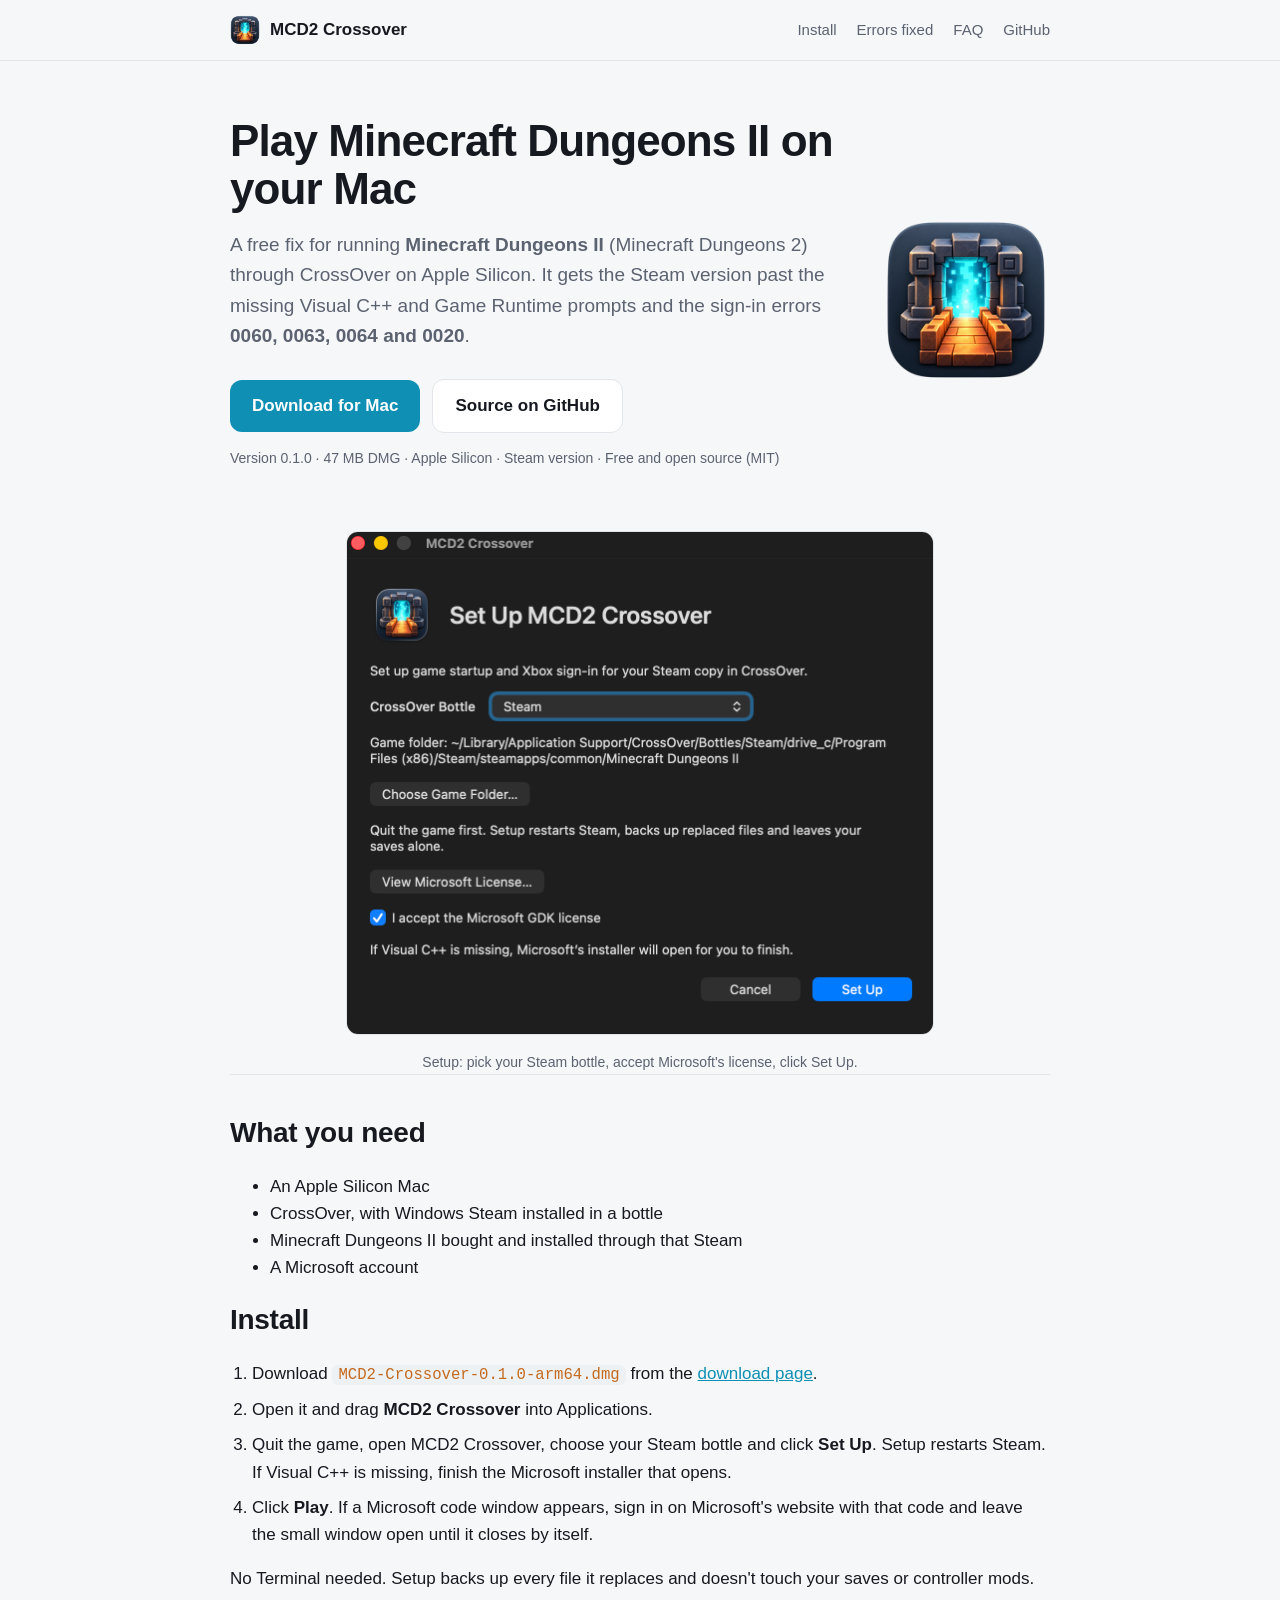
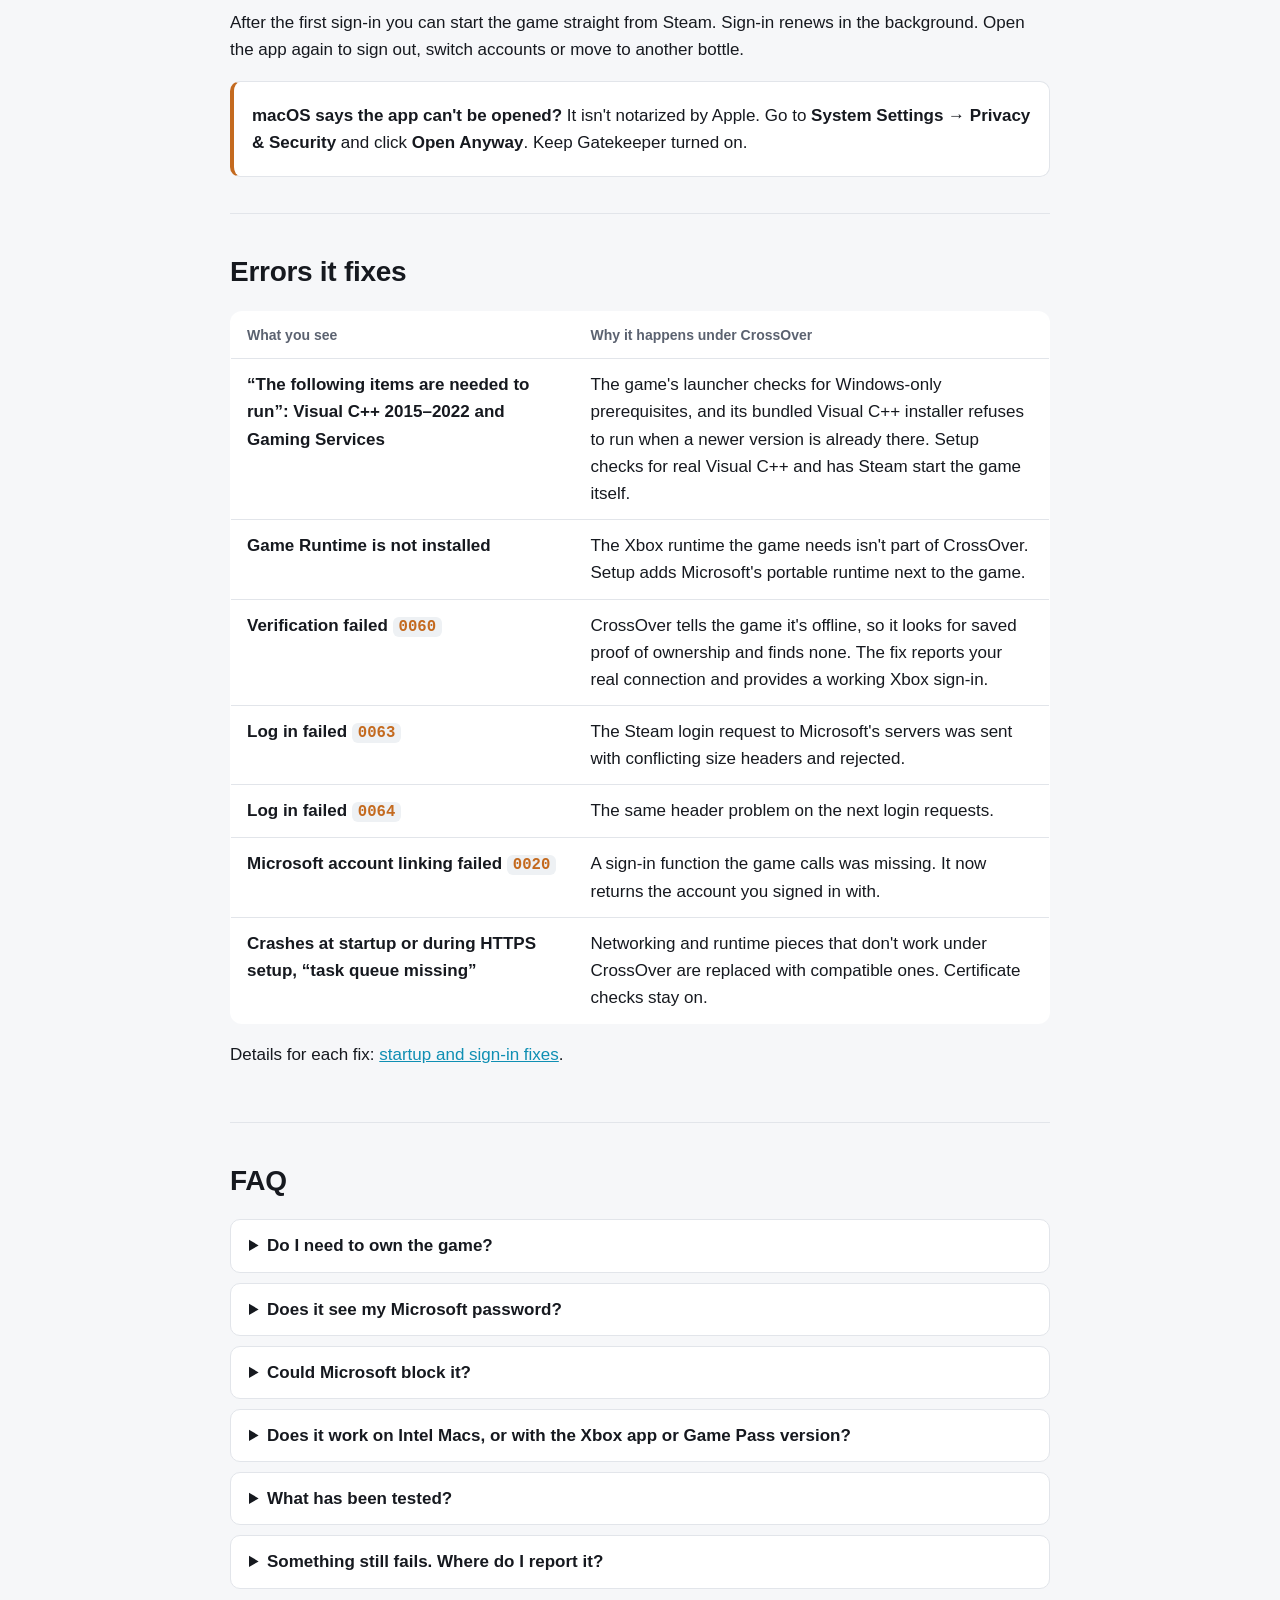
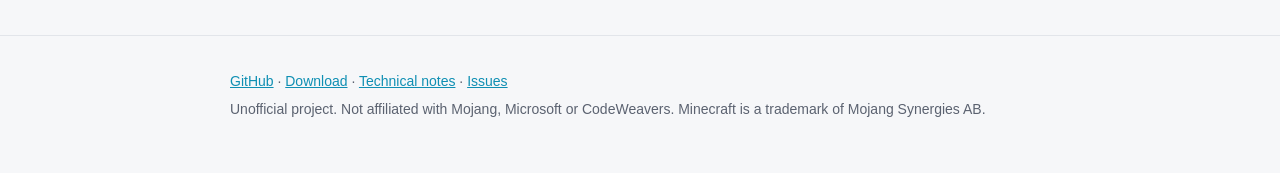
==== index.html @ 7735dd52 "Add project website for GitHub Pages Co-Authored-By: Claude Opus 5.5 <noreply@anthropic.com>" ====
<!doctype html>
<html lang="en">
<head>
<meta charset="utf-8">
<meta name="viewport" content="width=device-width, initial-scale=1">
<title>Minecraft Dungeons II on Mac with CrossOver – MCD2 Crossover</title>
<meta name="description" content="Free fix for Minecraft Dungeons II (Dungeons 2) on Apple Silicon Macs with CrossOver: Visual C++ and Game Runtime prompts, errors 0060, 0063, 0064 and 0020.">
<link rel="canonical" href="https://wanzho.github.io/mcd2-crossover/">
<!-- Google Search Console: paste the google-site-verification meta tag on the next line. -->

<meta property="og:type" content="website">
<meta property="og:title" content="Minecraft Dungeons II on Mac with CrossOver">
<meta property="og:description" content="Free setup and sign-in fix for the Steam version on Apple Silicon. Fixes errors 0060, 0063, 0064 and 0020.">
<meta property="og:url" content="https://wanzho.github.io/mcd2-crossover/">
<meta property="og:image" content="https://wanzho.github.io/mcd2-crossover/icon-512.png">
<meta name="twitter:card" content="summary">
<link rel="icon" type="image/png" href="favicon.png">
<link rel="apple-touch-icon" href="icon-192.png">
<meta name="theme-color" content="#1b1f27">
<script type="application/ld+json">
{
  "@context": "https://schema.org",
  "@type": "SoftwareApplication",
  "name": "MCD2 Crossover",
  "description": "Setup and sign-in fix for Minecraft Dungeons II (Steam) on Apple Silicon Macs with CrossOver.",
  "operatingSystem": "macOS (Apple Silicon)",
  "applicationCategory": "UtilitiesApplication",
  "softwareVersion": "0.1.0",
  "license": "https://opensource.org/licenses/MIT",
  "url": "https://wanzho.github.io/mcd2-crossover/",
  "downloadUrl": "https://github.com/Wanzho/mcd2-crossover/releases/latest",
  "codeRepository": "https://github.com/Wanzho/mcd2-crossover",
  "offers": { "@type": "Offer", "price": "0", "priceCurrency": "USD" }
}
</script>
<style>
:root {
  --bg: #f6f7f9;
  --surface: #ffffff;
  --text: #16191f;
  --muted: #5b6270;
  --line: #e2e5ea;
  --accent: #0f8fb3;
  --accent-text: #ffffff;
  --warm: #c46a1f;
  --code-bg: #eef1f4;
}
@media (prefers-color-scheme: dark) {
  :root {
    --bg: #14171d;
    --surface: #1d2129;
    --text: #e9ecf1;
    --muted: #9aa3b2;
    --line: #2c323d;
    --accent: #3cc6ea;
    --accent-text: #08202a;
    --warm: #f0a35e;
    --code-bg: #262b35;
  }
}
* { box-sizing: border-box; }
html { -webkit-text-size-adjust: 100%; }
body {
  margin: 0;
  background: var(--bg);
  color: var(--text);
  font: 17px/1.6 -apple-system, BlinkMacSystemFont, "SF Pro Text", "Segoe UI", Roboto, Helvetica, Arial, sans-serif;
}
a { color: var(--accent); }
.wrap { max-width: 860px; margin: 0 auto; padding: 0 20px; }

header.top { border-bottom: 1px solid var(--line); }
header.top .wrap { display: flex; align-items: center; justify-content: space-between; gap: 16px; height: 60px; }
.brand { display: flex; align-items: center; gap: 10px; font-weight: 650; color: var(--text); text-decoration: none; }
.brand img { width: 30px; height: 30px; }
nav { display: flex; gap: 20px; font-size: 15px; }
nav a { color: var(--muted); text-decoration: none; }
nav a:hover { color: var(--text); }

.hero { padding: 56px 0 40px; display: grid; grid-template-columns: 1fr auto; gap: 32px; align-items: center; }
.hero h1 { font-size: 44px; line-height: 1.1; letter-spacing: -0.02em; margin: 0 0 16px; }
.hero p.lead { font-size: 19px; color: var(--muted); margin: 0 0 28px; max-width: 34em; }
.hero .icon { width: 168px; height: 168px; }
.buttons { display: flex; flex-wrap: wrap; gap: 12px; align-items: center; }
.btn { display: inline-block; padding: 12px 22px; border-radius: 12px; font-weight: 600; text-decoration: none; }
.btn.primary { background: var(--accent); color: var(--accent-text); }
.btn.secondary { border: 1px solid var(--line); color: var(--text); background: var(--surface); }
.fine { font-size: 14px; color: var(--muted); margin-top: 14px; }

section { padding: 36px 0; border-top: 1px solid var(--line); }
h2 { font-size: 28px; letter-spacing: -0.01em; margin: 0 0 16px; }
h3 { font-size: 18px; margin: 24px 0 6px; }

.shot { margin: 8px auto 0; text-align: center; }
.shot img { width: 100%; max-width: 588px; height: auto; border-radius: 12px; border: 1px solid var(--line); }
.shot figcaption { font-size: 14px; color: var(--muted); margin-top: 8px; }

ol.steps { padding-left: 1.3em; }
ol.steps li { margin: 8px 0; }

.errors { width: 100%; border-collapse: collapse; background: var(--surface); border: 1px solid var(--line); border-radius: 12px; overflow: hidden; }
.errors th, .errors td { text-align: left; vertical-align: top; padding: 12px 16px; border-bottom: 1px solid var(--line); }
.errors tr:last-child td { border-bottom: 0; }
.errors th { font-size: 14px; color: var(--muted); font-weight: 600; }
.errors td:first-child { width: 42%; font-weight: 600; }
.code { font-family: ui-monospace, SFMono-Regular, Menlo, monospace; font-size: 0.92em; background: var(--code-bg); padding: 1px 6px; border-radius: 6px; color: var(--warm); }

.note { background: var(--surface); border: 1px solid var(--line); border-left: 4px solid var(--warm); border-radius: 10px; padding: 14px 18px; }
.note p { margin: 6px 0; }

details { background: var(--surface); border: 1px solid var(--line); border-radius: 10px; padding: 12px 18px; margin: 10px 0; }
summary { cursor: pointer; font-weight: 600; }
details p { margin: 10px 0 4px; color: var(--muted); }

footer { border-top: 1px solid var(--line); padding: 28px 0 48px; font-size: 14px; color: var(--muted); }
footer p { margin: 6px 0; }

@media (max-width: 640px) {
  body { font-size: 16px; }
  nav a.hide-sm { display: none; }
  .hero { grid-template-columns: 1fr; padding-top: 36px; }
  .hero .icon { order: -1; width: 96px; height: 96px; }
  .hero h1 { font-size: 34px; }
  .errors thead { display: none; }
  .errors, .errors tbody, .errors tr, .errors td { display: block; width: 100%; }
  .errors td:first-child { width: 100%; border-bottom: 0; padding: 12px 14px 2px; }
  .errors td:last-child { padding: 2px 14px 12px; color: var(--muted); }
  .errors tr { border-bottom: 1px solid var(--line); }
  .errors tr:last-child { border-bottom: 0; }
}
</style>
</head>
<body>

<header class="top">
  <div class="wrap">
    <a class="brand" href="./"><img src="icon-192.png" alt="" width="30" height="30">MCD2 Crossover</a>
    <nav>
      <a href="#install">Install</a>
      <a href="#errors" class="hide-sm">Errors fixed</a>
      <a href="#faq" class="hide-sm">FAQ</a>
      <a href="https://github.com/Wanzho/mcd2-crossover">GitHub</a>
    </nav>
  </div>
</header>

<main class="wrap">

  <div class="hero">
    <div>
      <h1>Play Minecraft Dungeons II on your Mac</h1>
      <p class="lead">A free fix for running <strong>Minecraft Dungeons II</strong> (Minecraft Dungeons 2) through CrossOver on Apple Silicon. It gets the Steam version past the missing Visual C++ and Game Runtime prompts and the sign-in errors <strong>0060, 0063, 0064 and 0020</strong>.</p>
      <div class="buttons">
        <a class="btn primary" href="https://github.com/Wanzho/mcd2-crossover/releases/latest">Download for Mac</a>
        <a class="btn secondary" href="https://github.com/Wanzho/mcd2-crossover">Source on GitHub</a>
      </div>
      <p class="fine">Version 0.1.0 · 47 MB DMG · Apple Silicon · Steam version · Free and open source (MIT)</p>
    </div>
    <img class="icon" src="icon-192.png" alt="MCD2 Crossover app icon" width="168" height="168">
  </div>

  <figure class="shot">
    <img src="setup-window.png" alt="MCD2 Crossover setup window with the Steam bottle selected" width="588" height="504">
    <figcaption>Setup: pick your Steam bottle, accept Microsoft's license, click Set Up.</figcaption>
  </figure>

  <section id="install">
    <h2>What you need</h2>
    <ul>
      <li>An Apple Silicon Mac</li>
      <li>CrossOver, with Windows Steam installed in a bottle</li>
      <li>Minecraft Dungeons II bought and installed through that Steam</li>
      <li>A Microsoft account</li>
    </ul>

    <h2>Install</h2>
    <ol class="steps">
      <li>Download <span class="code">MCD2-Crossover-0.1.0-arm64.dmg</span> from the <a href="https://github.com/Wanzho/mcd2-crossover/releases/latest">download page</a>.</li>
      <li>Open it and drag <strong>MCD2 Crossover</strong> into Applications.</li>
      <li>Quit the game, open MCD2 Crossover, choose your Steam bottle and click <strong>Set Up</strong>. Setup restarts Steam. If Visual C++ is missing, finish the Microsoft installer that opens.</li>
      <li>Click <strong>Play</strong>. If a Microsoft code window appears, sign in on Microsoft's website with that code and leave the small window open until it closes by itself.</li>
    </ol>
    <p>No Terminal needed. Setup backs up every file it replaces and doesn't touch your saves or controller mods.</p>
    <p>After the first sign-in you can start the game straight from Steam. Sign-in renews in the background. Open the app again to sign out, switch accounts or move to another bottle.</p>

    <div class="note">
      <p><strong>macOS says the app can't be opened?</strong> It isn't notarized by Apple. Go to <strong>System Settings → Privacy &amp; Security</strong> and click <strong>Open Anyway</strong>. Keep Gatekeeper turned on.</p>
    </div>
  </section>

  <section id="errors">
    <h2>Errors it fixes</h2>
    <table class="errors">
      <thead><tr><th>What you see</th><th>Why it happens under CrossOver</th></tr></thead>
      <tbody>
        <tr><td>“The following items are needed to run”: Visual C++ 2015–2022 and Gaming Services</td><td>The game's launcher checks for Windows-only prerequisites, and its bundled Visual C++ installer refuses to run when a newer version is already there. Setup checks for real Visual C++ and has Steam start the game itself.</td></tr>
        <tr><td>Game Runtime is not installed</td><td>The Xbox runtime the game needs isn't part of CrossOver. Setup adds Microsoft's portable runtime next to the game.</td></tr>
        <tr><td>Verification failed <span class="code">0060</span></td><td>CrossOver tells the game it's offline, so it looks for saved proof of ownership and finds none. The fix reports your real connection and provides a working Xbox sign-in.</td></tr>
        <tr><td>Log in failed <span class="code">0063</span></td><td>The Steam login request to Microsoft's servers was sent with conflicting size headers and rejected.</td></tr>
        <tr><td>Log in failed <span class="code">0064</span></td><td>The same header problem on the next login requests.</td></tr>
        <tr><td>Microsoft account linking failed <span class="code">0020</span></td><td>A sign-in function the game calls was missing. It now returns the account you signed in with.</td></tr>
        <tr><td>Crashes at startup or during HTTPS setup, “task queue missing”</td><td>Networking and runtime pieces that don't work under CrossOver are replaced with compatible ones. Certificate checks stay on.</td></tr>
      </tbody>
    </table>
    <p>Details for each fix: <a href="https://github.com/Wanzho/mcd2-crossover/blob/main/docs/FIXES.md">startup and sign-in fixes</a>.</p>
  </section>

  <section id="faq">
    <h2>FAQ</h2>
    <details>
      <summary>Do I need to own the game?</summary>
      <p>Yes. It works with your own Steam copy and your own Microsoft account. The game's Steam and Xbox ownership checks still run.</p>
    </details>
    <details>
      <summary>Does it see my Microsoft password?</summary>
      <p>No. You sign in on Microsoft's website with a one-time code. The app keeps only the renewal token, in macOS Keychain, and Sign Out deletes it.</p>
    </details>
    <details>
      <summary>Could Microsoft block it?</summary>
      <p>Possibly. Sign-in uses the game's own Microsoft app ID rather than one registered for this tool, so Microsoft could shut that route. Use it at your own risk.</p>
    </details>
    <details>
      <summary>Does it work on Intel Macs, or with the Xbox app or Game Pass version?</summary>
      <p>No. Apple Silicon and the Steam version only.</p>
    </details>
    <details>
      <summary>What has been tested?</summary>
      <p>An M5 Pro with CrossOver 26.3: setup, getting into the game, setup in a second bottle and launching straight from Steam. Long sessions, multiplayer, other Macs and installing Visual C++ where it's missing haven't been tested yet. The intermittent stall on the Warden screen has no confirmed fix.</p>
    </details>
    <details>
      <summary>Something still fails. Where do I report it?</summary>
      <p><a href="https://github.com/Wanzho/mcd2-crossover/issues/new/choose">Open an issue on GitHub</a> with the exact error, your Mac, and your macOS and CrossOver versions.</p>
    </details>
  </section>

</main>

<footer>
  <div class="wrap">
    <p><a href="https://github.com/Wanzho/mcd2-crossover">GitHub</a> · <a href="https://github.com/Wanzho/mcd2-crossover/releases/latest">Download</a> · <a href="https://github.com/Wanzho/mcd2-crossover/blob/main/docs/TECHNICAL.md">Technical notes</a> · <a href="https://github.com/Wanzho/mcd2-crossover/issues">Issues</a></p>
    <p>Unofficial project. Not affiliated with Mojang, Microsoft or CodeWeavers. Minecraft is a trademark of Mojang Synergies AB.</p>
  </div>
</footer>

</body>
</html>
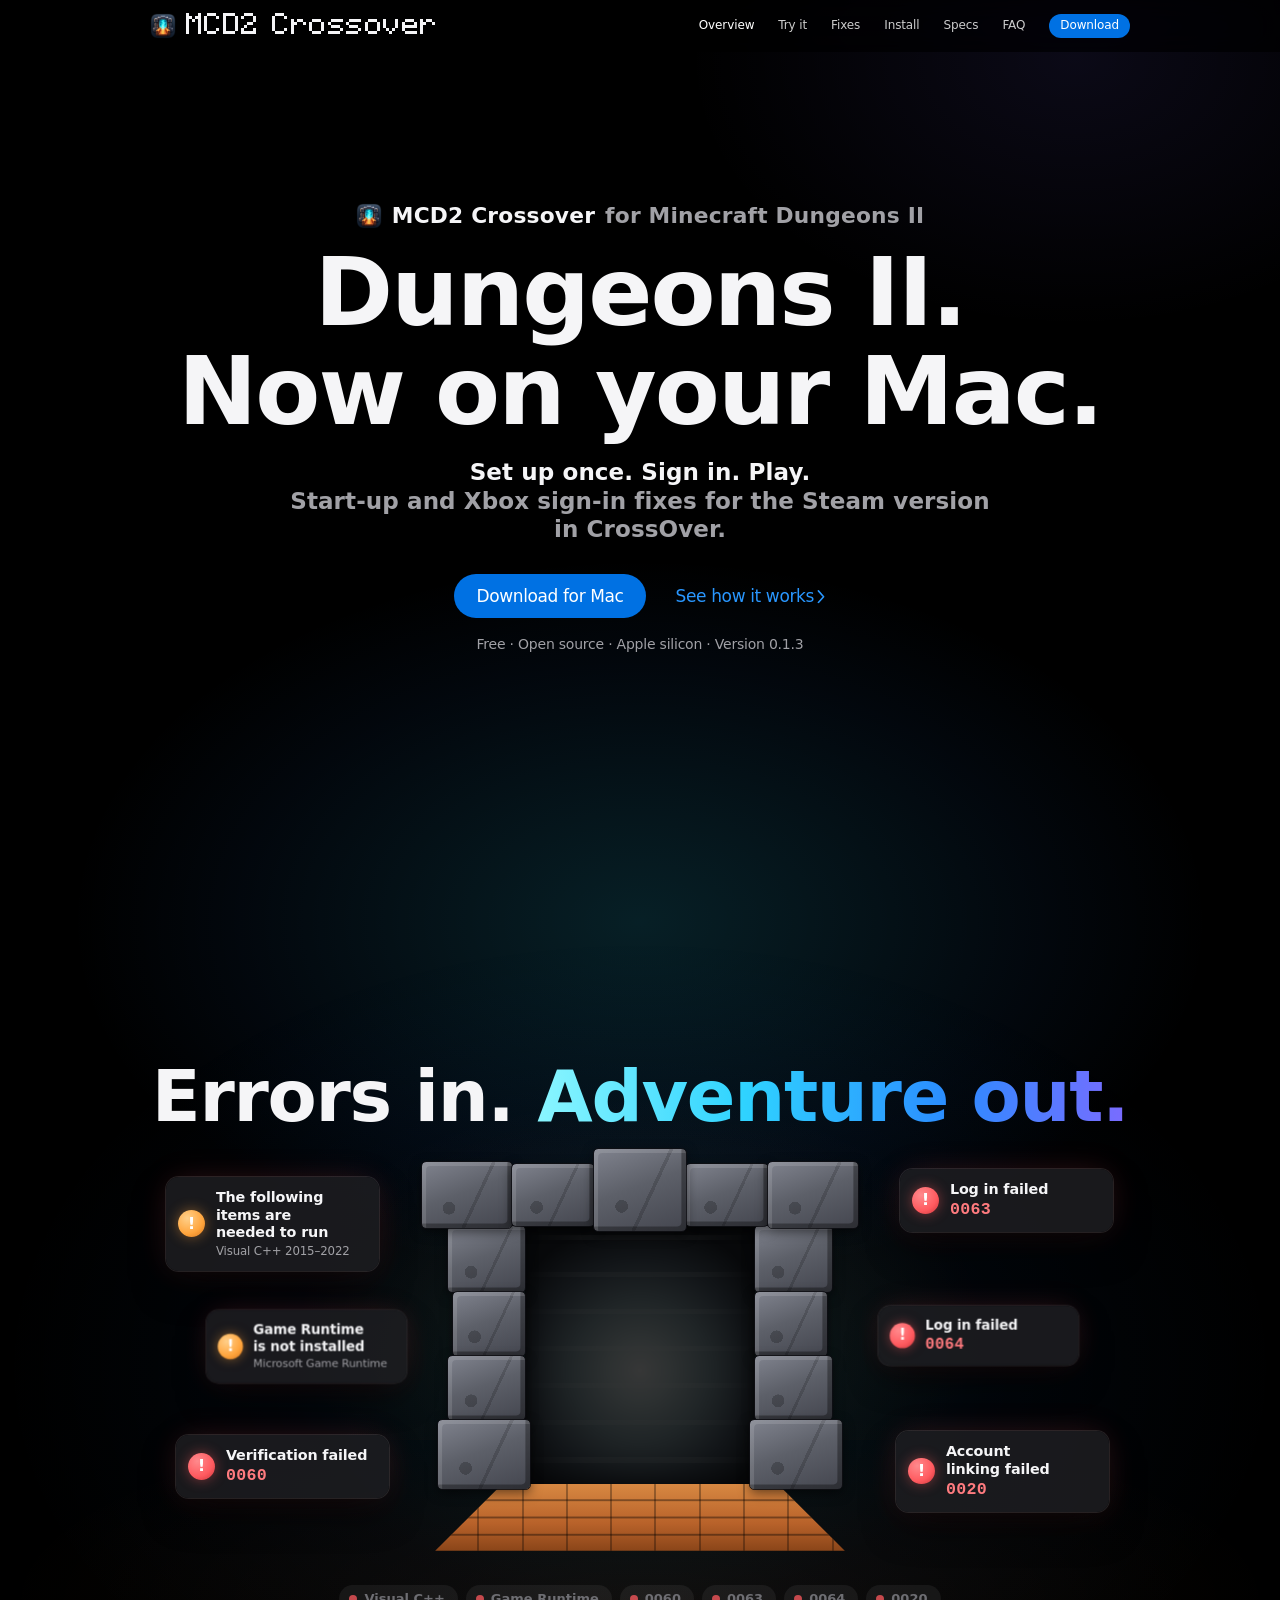
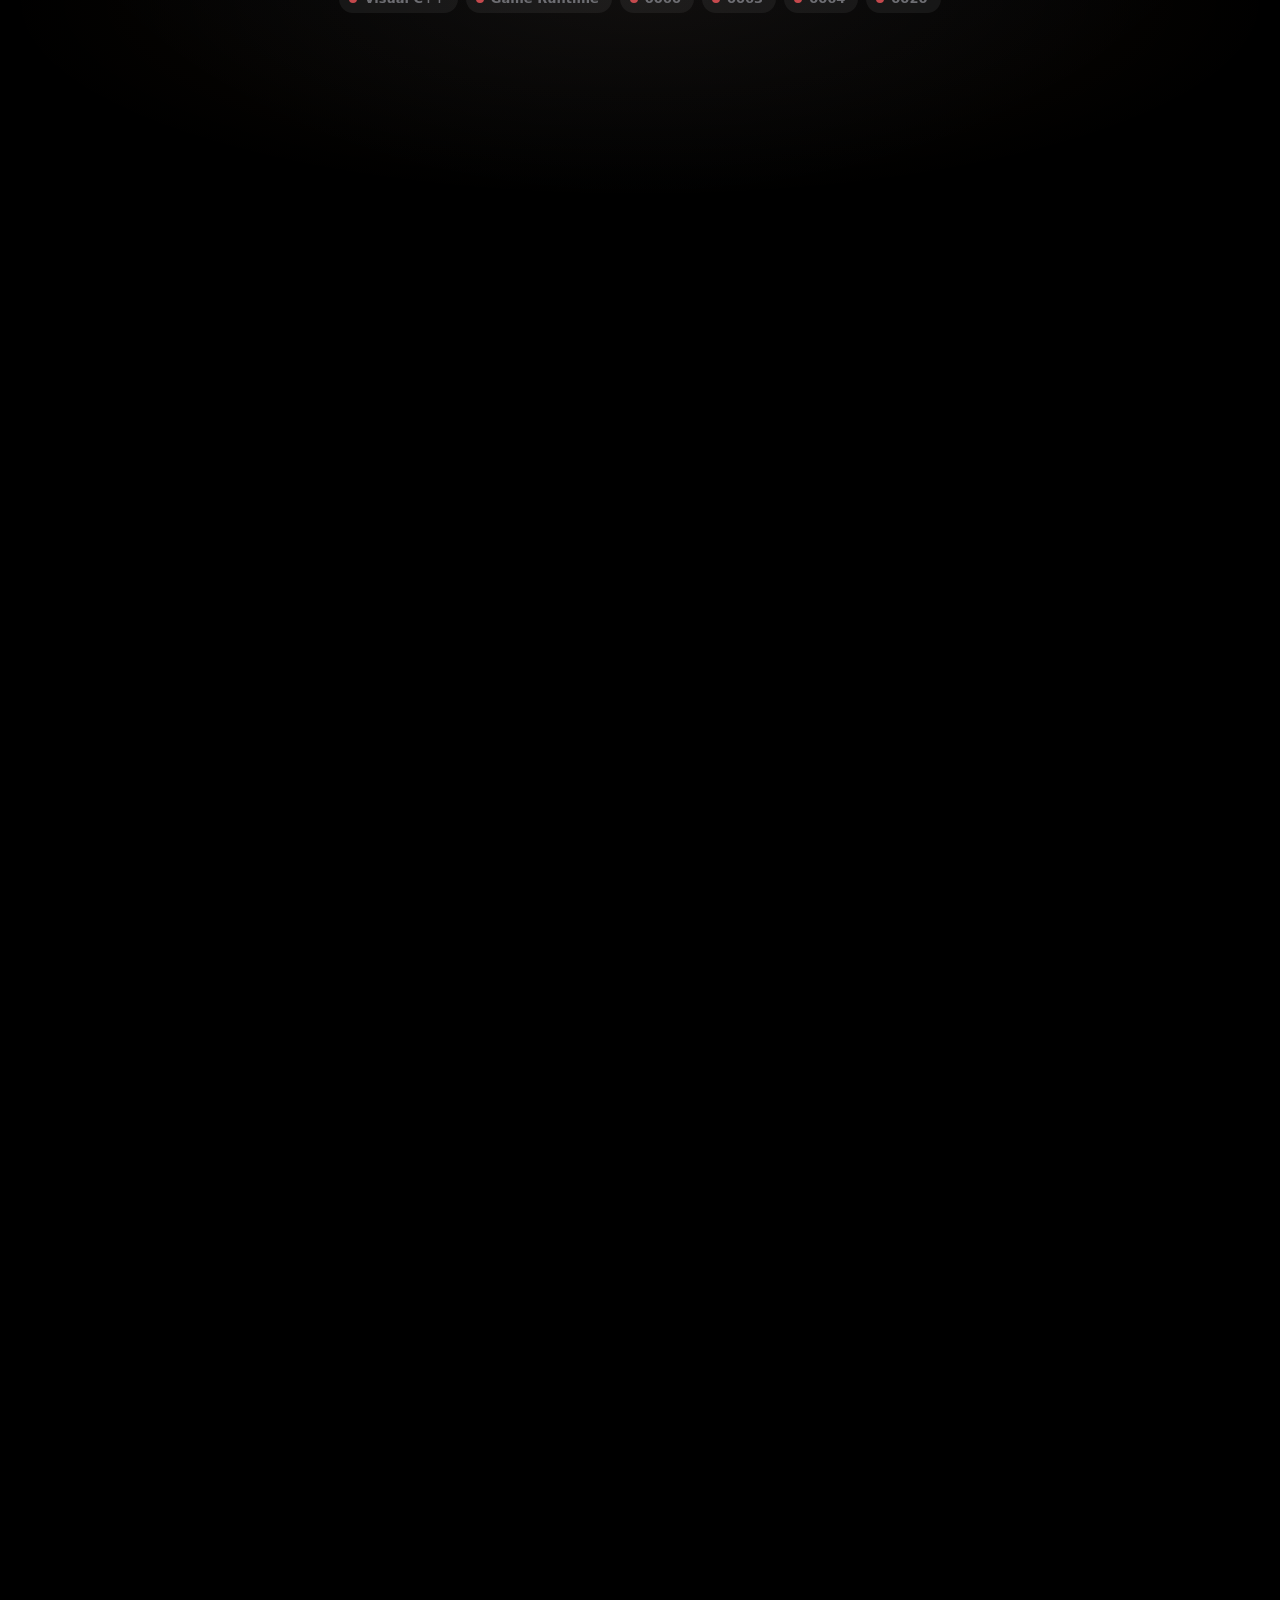
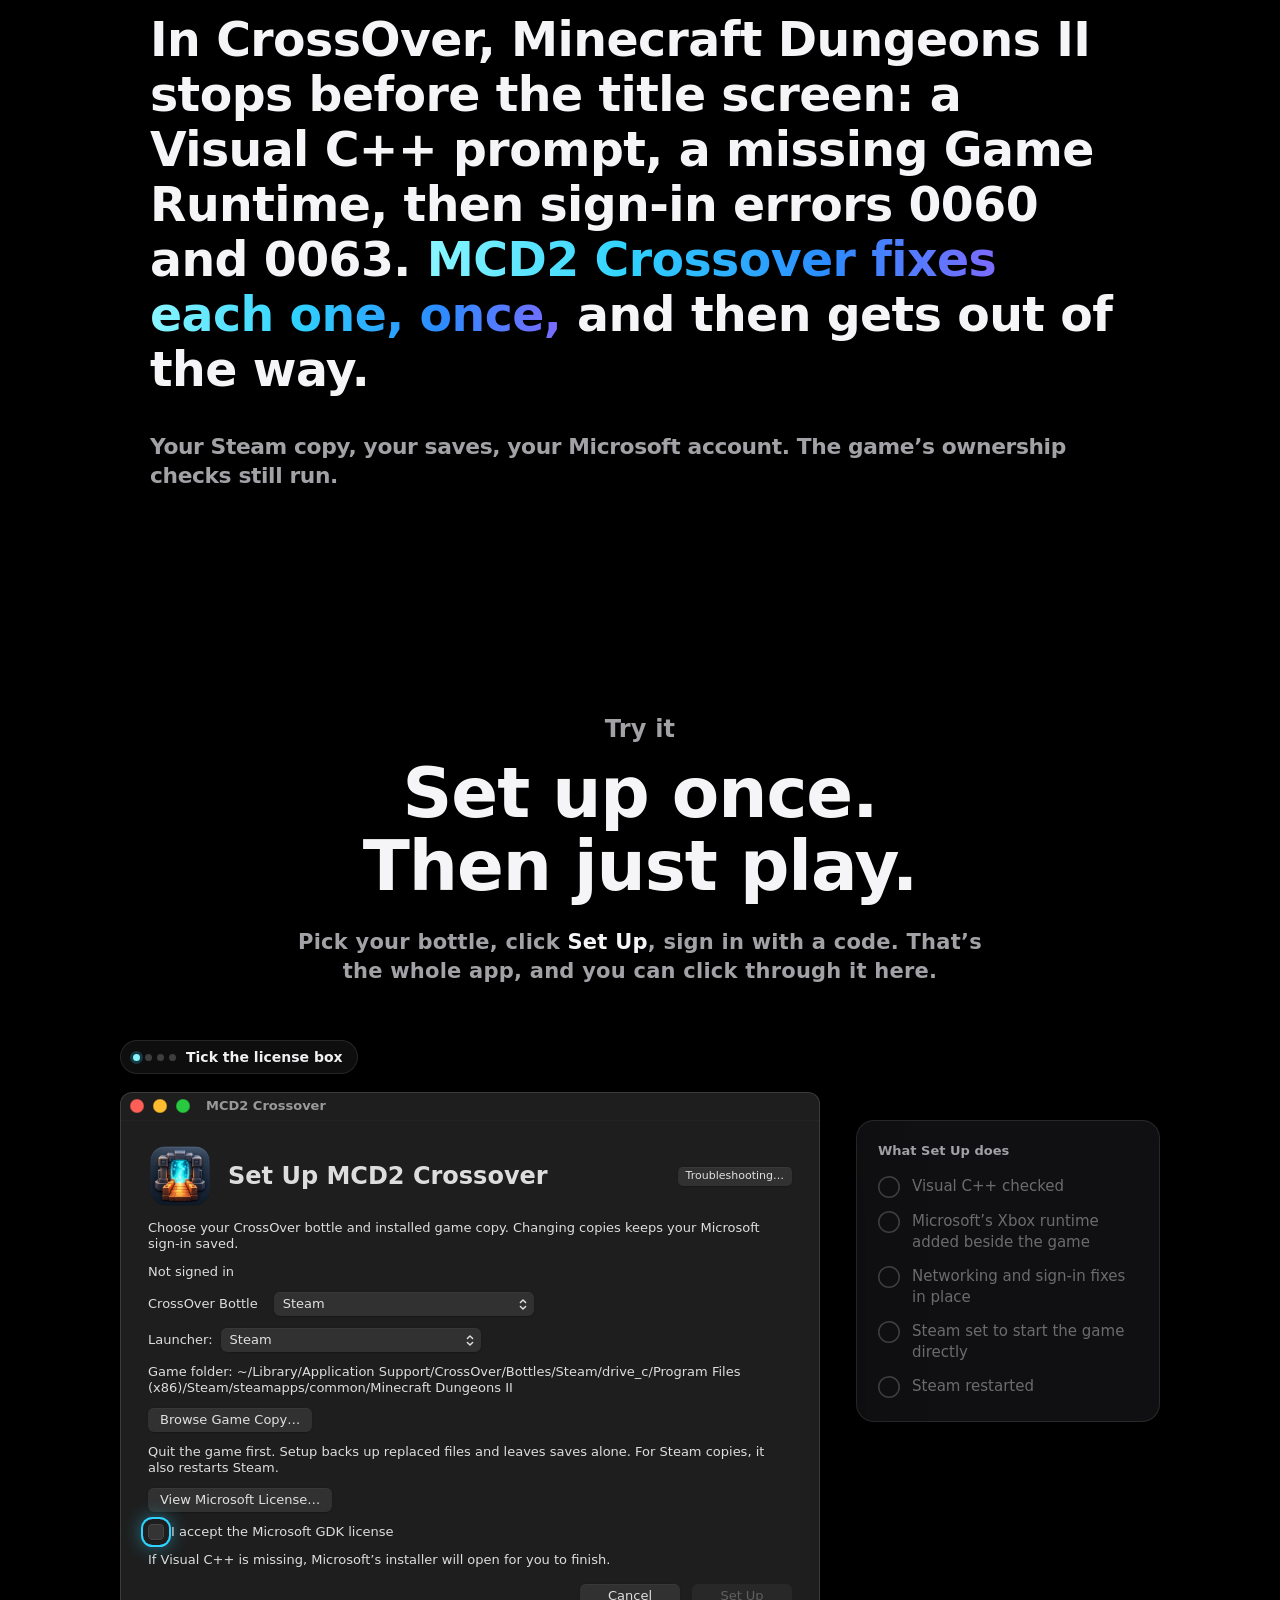
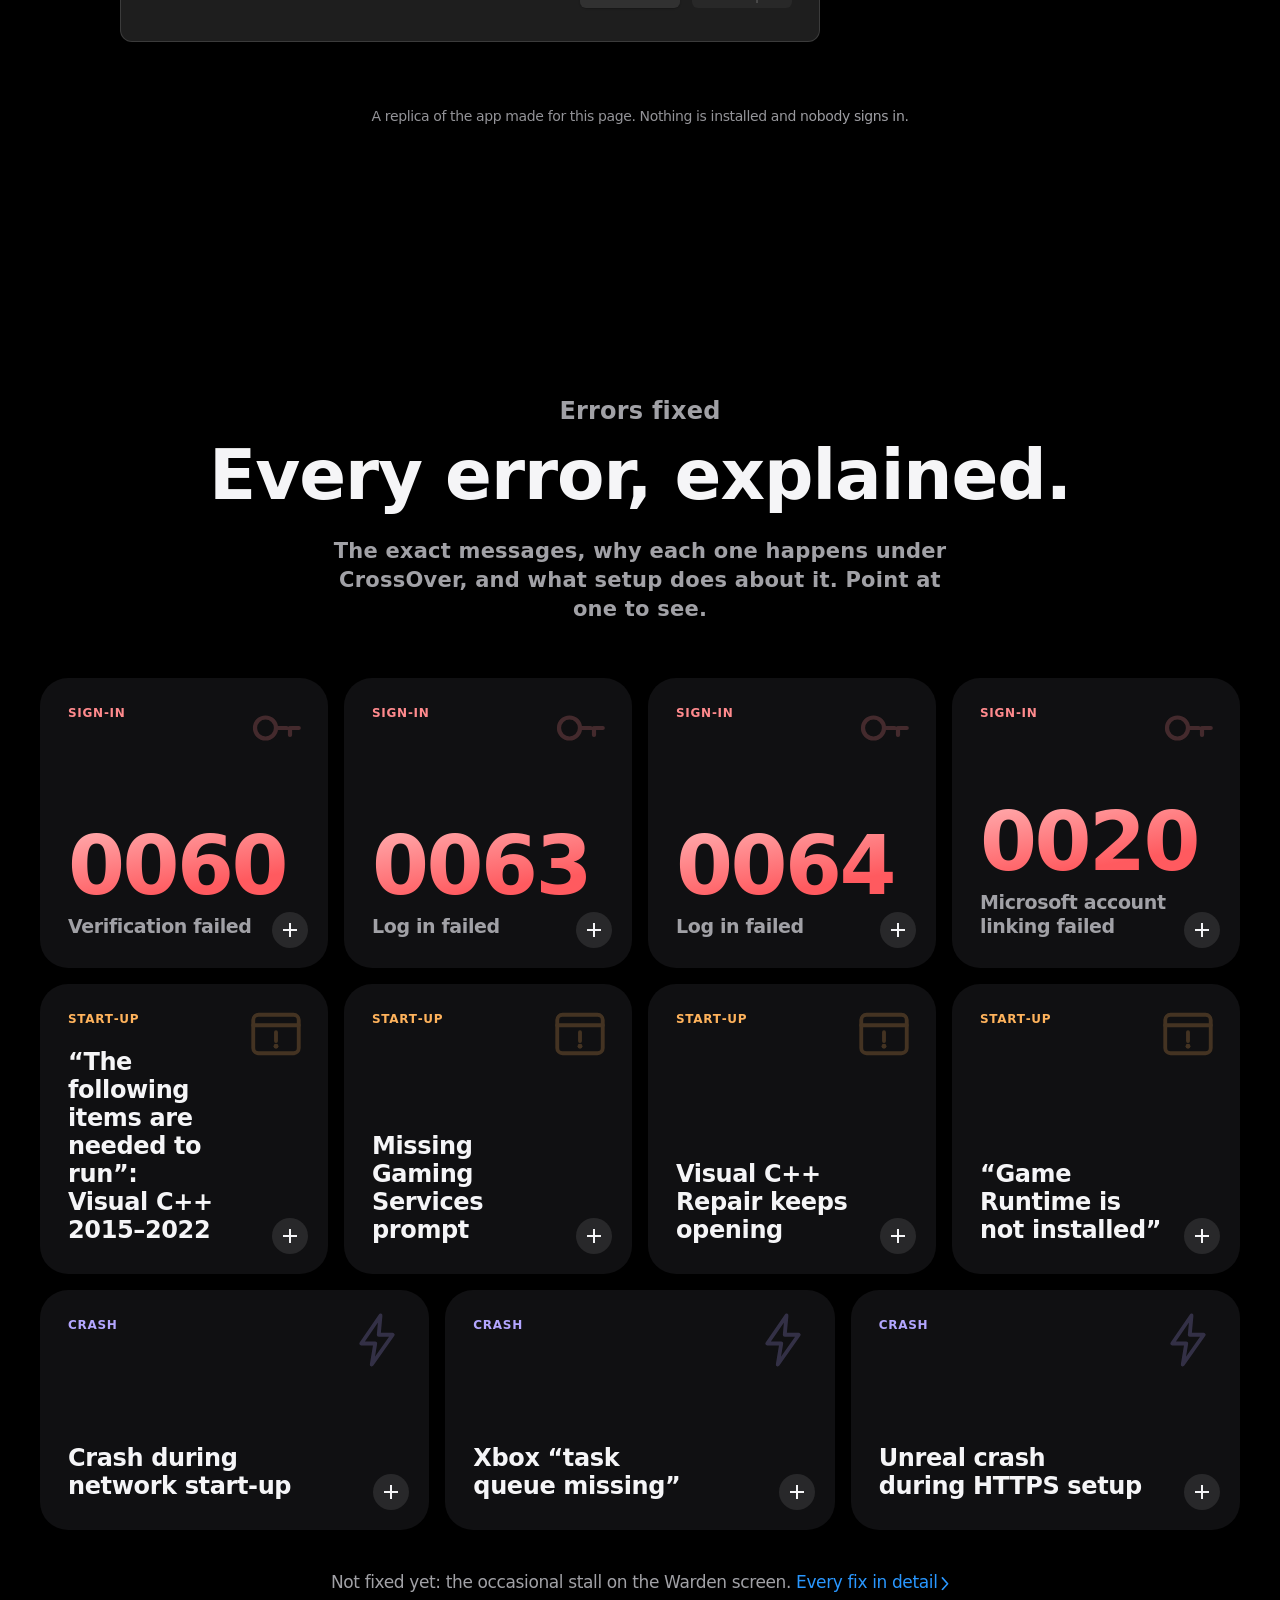
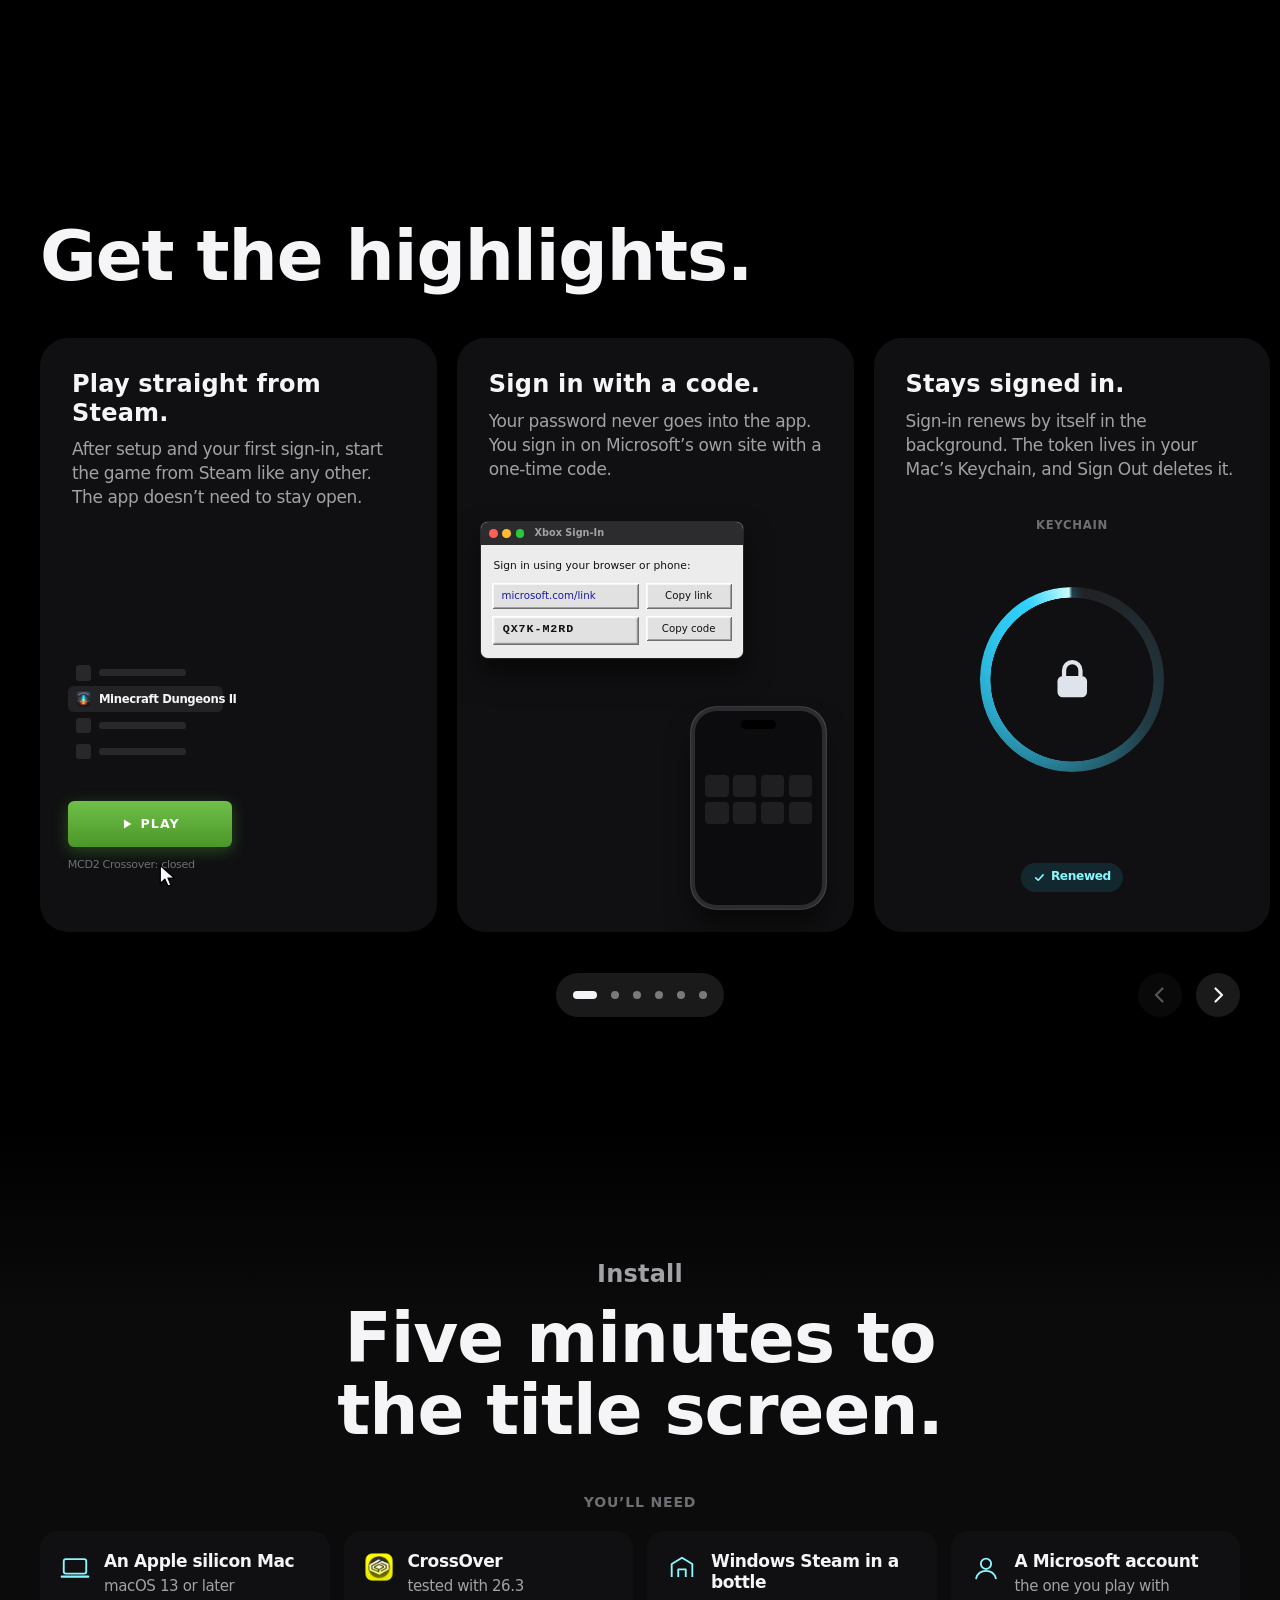
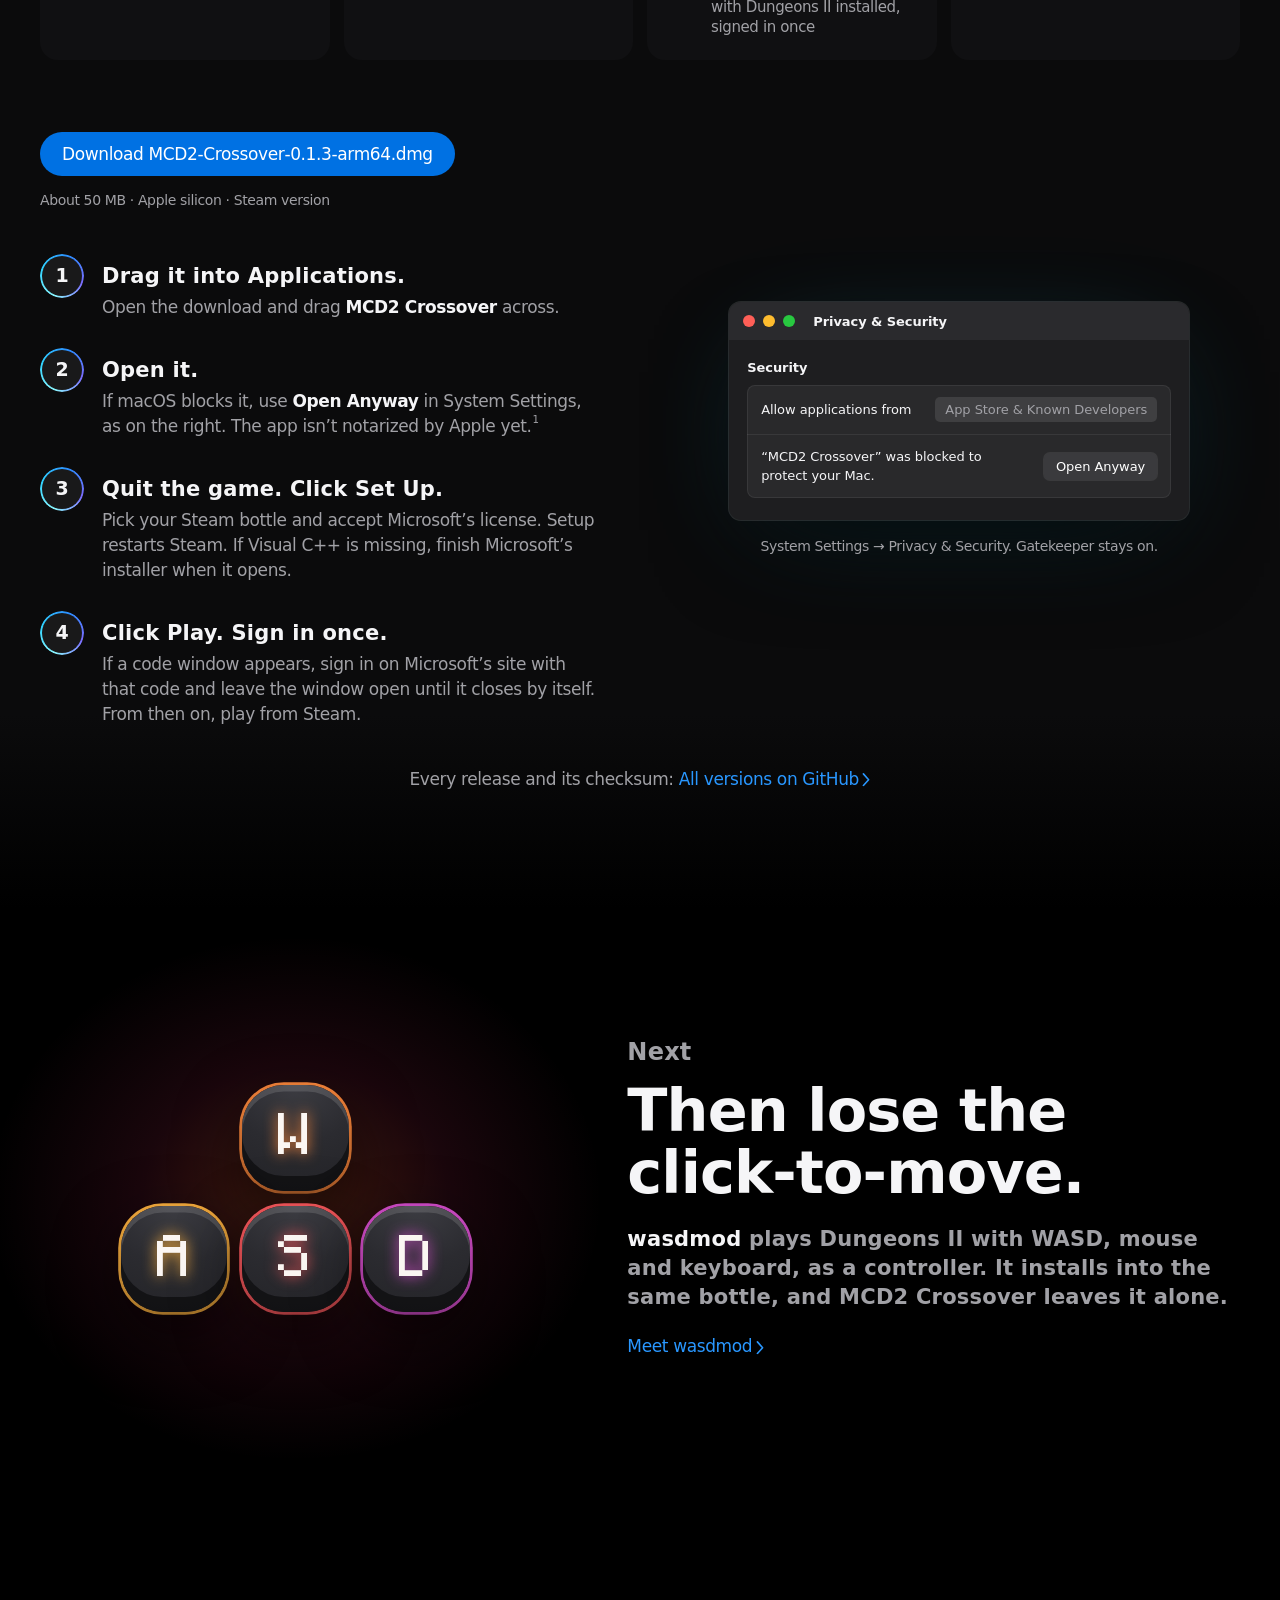
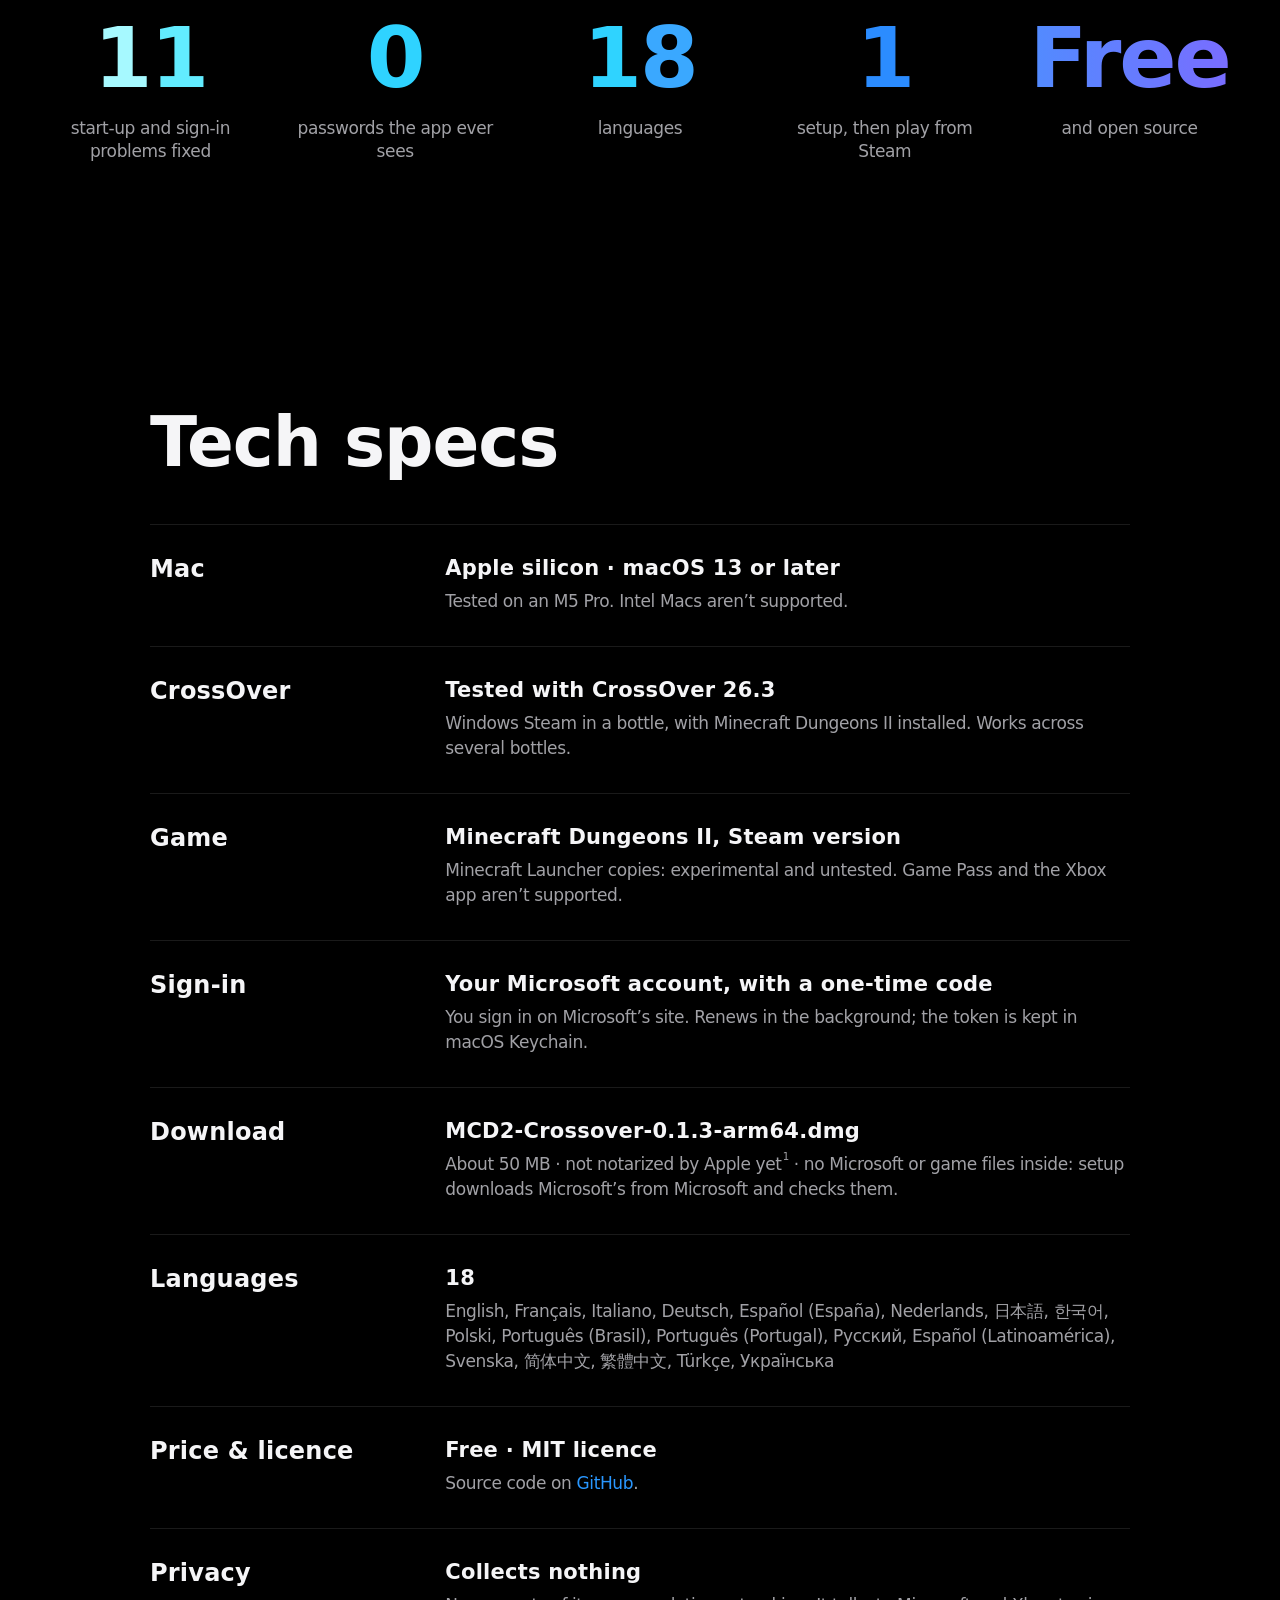
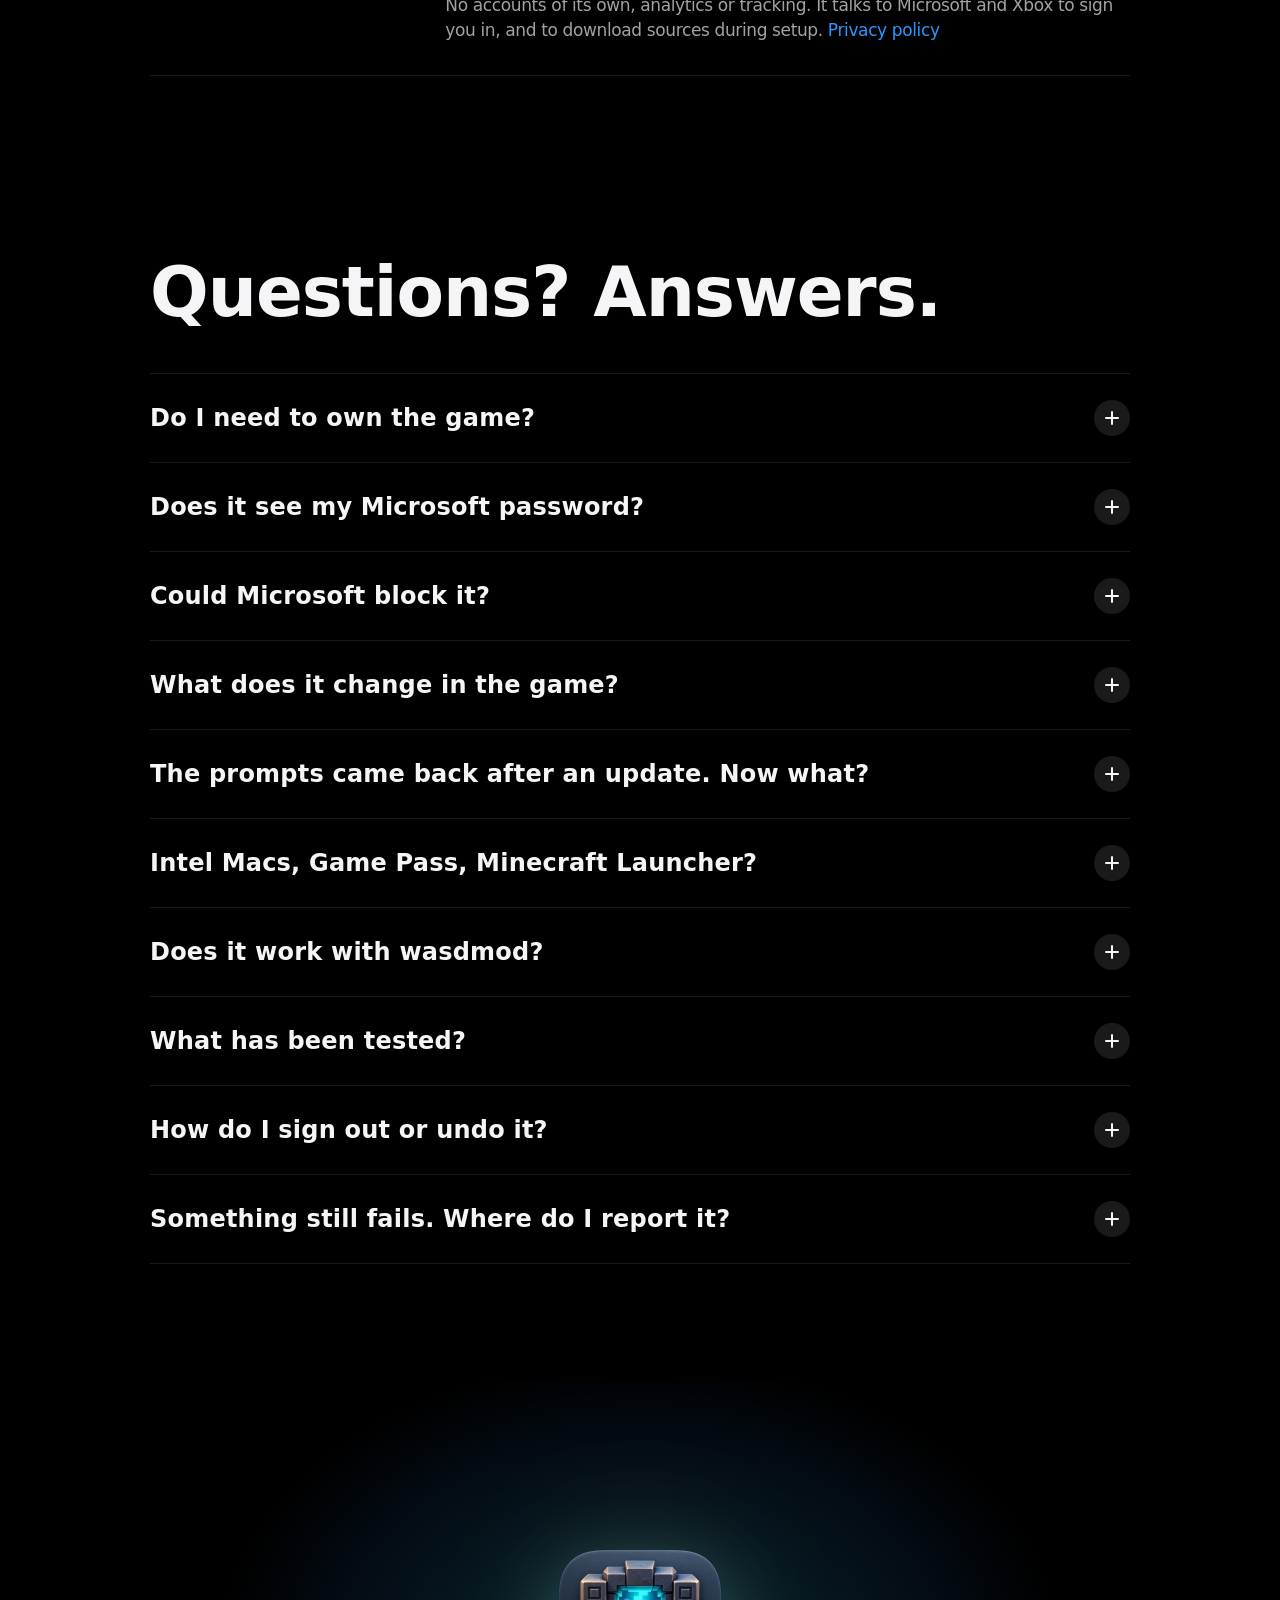
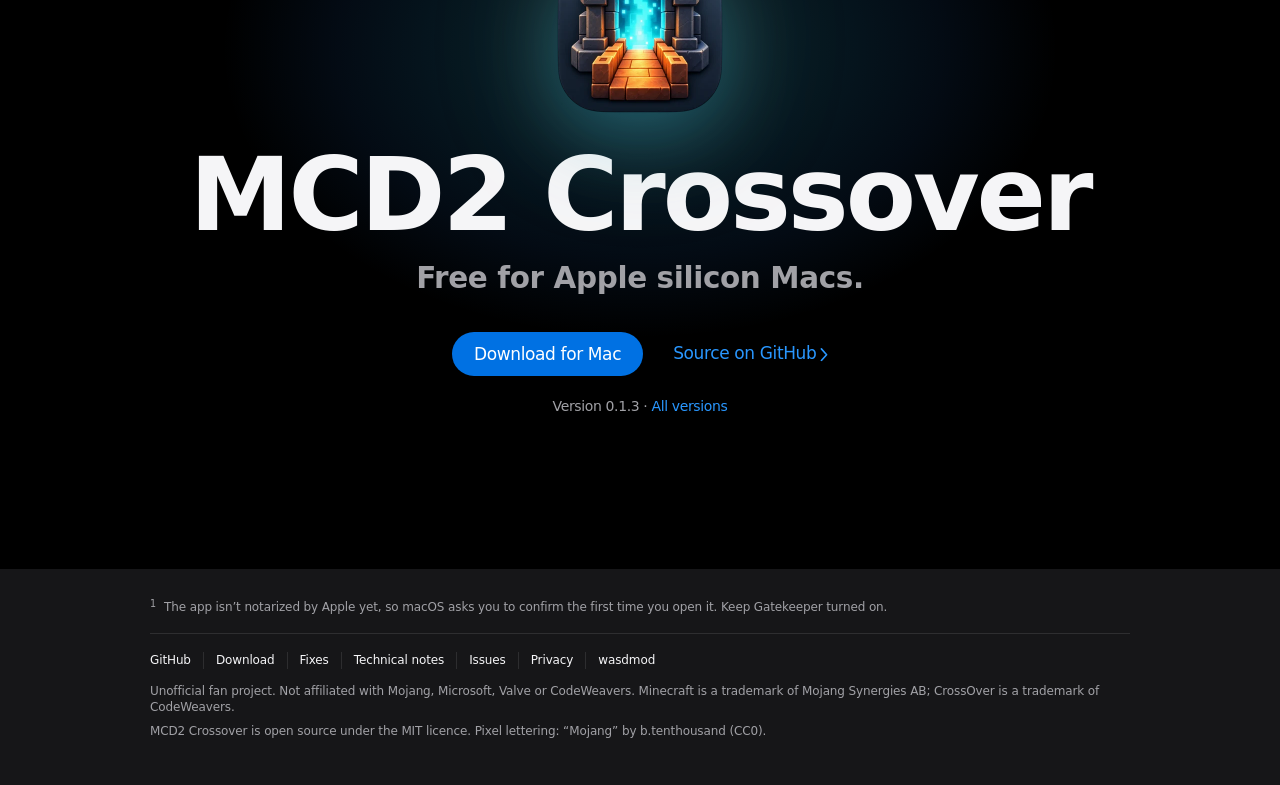
==== commit 007f7876: "Redesign the website in the style of wasdmod's site An Apple-style product page: a portal scene that" ====
--- a/index.html
+++ b/index.html
@@ -1,244 +1,575 @@
 <!doctype html>
-<html lang="en">
+<html lang="en" class="no-js">
 <head>
 <meta charset="utf-8">
-<meta name="viewport" content="width=device-width, initial-scale=1">
+<meta name="viewport" content="width=device-width, initial-scale=1, viewport-fit=cover">
 <title>Minecraft Dungeons II on Mac with CrossOver – MCD2 Crossover</title>
-<meta name="description" content="Free fix for Minecraft Dungeons II (Dungeons 2) on Apple Silicon Macs with CrossOver: Visual C++ and Game Runtime prompts, errors 0060, 0063, 0064 and 0020.">
+<meta name="description" content="Play Minecraft Dungeons II (Dungeons 2) on an Apple silicon Mac with CrossOver. A free, open-source app that fixes the Visual C++ and Game Runtime prompts and sign-in errors 0060, 0063, 0064 and 0020 for the Steam version.">
 <link rel="canonical" href="https://wanzho.github.io/mcd2-crossover/">
-<!-- Google Search Console: paste the google-site-verification meta tag on the next line. -->
-
+<meta name="robots" content="max-image-preview:large">
 <meta property="og:type" content="website">
-<meta property="og:title" content="Minecraft Dungeons II on Mac with CrossOver">
-<meta property="og:description" content="Free setup and sign-in fix for the Steam version on Apple Silicon. Fixes errors 0060, 0063, 0064 and 0020.">
+<meta property="og:site_name" content="MCD2 Crossover">
+<meta property="og:title" content="Minecraft Dungeons II on Mac with CrossOver – MCD2 Crossover">
+<meta property="og:description" content="Set up once. Sign in. Play. Start-up and Xbox sign-in fixes for the Steam version on Apple silicon: Visual C++, Game Runtime, 0060, 0063, 0064 and 0020.">
 <meta property="og:url" content="https://wanzho.github.io/mcd2-crossover/">
-<meta property="og:image" content="https://wanzho.github.io/mcd2-crossover/icon-512.png">
-<meta name="twitter:card" content="summary">
+<meta property="og:image" content="https://wanzho.github.io/mcd2-crossover/og.png">
+<meta property="og:image:width" content="1200">
+<meta property="og:image:height" content="630">
+<meta property="og:image:alt" content="A glowing stone portal beside the words: Dungeons II. Now on your Mac. Set up once. Sign in. Play. For the Steam version in CrossOver.">
+<meta name="twitter:card" content="summary_large_image">
+<meta name="twitter:title" content="Minecraft Dungeons II on Mac with CrossOver – MCD2 Crossover">
+<meta name="twitter:description" content="Set up once. Sign in. Play. Free start-up and sign-in fixes for the Steam version on Apple silicon Macs.">
+<meta name="twitter:image" content="https://wanzho.github.io/mcd2-crossover/og.png">
 <link rel="icon" type="image/png" href="favicon.png">
 <link rel="apple-touch-icon" href="icon-192.png">
-<meta name="theme-color" content="#1b1f27">
+<meta name="theme-color" content="#000000">
+<meta name="color-scheme" content="dark">
+<link rel="preload" href="pixel.ttf" as="font" type="font/ttf" crossorigin>
+<link rel="stylesheet" href="style.css">
+<link rel="stylesheet" href="app-demo.css">
+<script>
+  (function (d) {
+    d.classList.remove('no-js'); d.classList.add('js');
+    if (!window.matchMedia || !matchMedia('(prefers-reduced-motion: reduce)').matches) d.classList.add('motion');
+    // if site.js can't run, show everything without the scroll scenes
+    setTimeout(function () { if (!window.__mcdSite) d.classList.remove('motion'); }, 3000);
+  })(document.documentElement);
+</script>
+<script src="site.js" defer></script>
+<script src="app-demo.js" defer></script>
 <script type="application/ld+json">
 {
   "@context": "https://schema.org",
   "@type": "SoftwareApplication",
   "name": "MCD2 Crossover",
-  "description": "Setup and sign-in fix for Minecraft Dungeons II (Steam) on Apple Silicon Macs with CrossOver.",
-  "operatingSystem": "macOS (Apple Silicon)",
+  "alternateName": "Minecraft Dungeons II on Mac with CrossOver",
+  "description": "Setup and Xbox sign-in fixes for Minecraft Dungeons II (Steam) on Apple silicon Macs with CrossOver: Visual C++ and Game Runtime prompts, errors 0060, 0063, 0064 and 0020.",
+  "operatingSystem": "macOS 13 or later (Apple silicon)",
   "applicationCategory": "UtilitiesApplication",
-  "softwareVersion": "0.1.0",
+  "softwareVersion": "0.1.3",
+  "inLanguage": ["en", "fr", "it", "de", "es-ES", "nl", "ja", "ko", "pl", "pt-BR", "pt-PT", "ru", "es-419", "sv", "zh-Hans", "zh-Hant", "tr", "uk"],
   "license": "https://opensource.org/licenses/MIT",
   "url": "https://wanzho.github.io/mcd2-crossover/",
+  "image": "https://wanzho.github.io/mcd2-crossover/og.png",
   "downloadUrl": "https://github.com/Wanzho/mcd2-crossover/releases/latest",
   "codeRepository": "https://github.com/Wanzho/mcd2-crossover",
+  "isAccessibleForFree": true,
   "offers": { "@type": "Offer", "price": "0", "priceCurrency": "USD" }
 }
 </script>
-<style>
-:root {
-  --bg: #f6f7f9;
-  --surface: #ffffff;
-  --text: #16191f;
-  --muted: #5b6270;
-  --line: #e2e5ea;
-  --accent: #0f8fb3;
-  --accent-text: #ffffff;
-  --warm: #c46a1f;
-  --code-bg: #eef1f4;
-}
-@media (prefers-color-scheme: dark) {
-  :root {
-    --bg: #14171d;
-    --surface: #1d2129;
-    --text: #e9ecf1;
-    --muted: #9aa3b2;
-    --line: #2c323d;
-    --accent: #3cc6ea;
-    --accent-text: #08202a;
-    --warm: #f0a35e;
-    --code-bg: #262b35;
-  }
-}
-* { box-sizing: border-box; }
-html { -webkit-text-size-adjust: 100%; }
-body {
-  margin: 0;
-  background: var(--bg);
-  color: var(--text);
-  font: 17px/1.6 -apple-system, BlinkMacSystemFont, "SF Pro Text", "Segoe UI", Roboto, Helvetica, Arial, sans-serif;
-}
-a { color: var(--accent); }
-.wrap { max-width: 860px; margin: 0 auto; padding: 0 20px; }
-
-header.top { border-bottom: 1px solid var(--line); }
-header.top .wrap { display: flex; align-items: center; justify-content: space-between; gap: 16px; height: 60px; }
-.brand { display: flex; align-items: center; gap: 10px; font-weight: 650; color: var(--text); text-decoration: none; }
-.brand img { width: 30px; height: 30px; }
-nav { display: flex; gap: 20px; font-size: 15px; }
-nav a { color: var(--muted); text-decoration: none; }
-nav a:hover { color: var(--text); }
-
-.hero { padding: 56px 0 40px; display: grid; grid-template-columns: 1fr auto; gap: 32px; align-items: center; }
-.hero h1 { font-size: 44px; line-height: 1.1; letter-spacing: -0.02em; margin: 0 0 16px; }
-.hero p.lead { font-size: 19px; color: var(--muted); margin: 0 0 28px; max-width: 34em; }
-.hero .icon { width: 168px; height: 168px; }
-.buttons { display: flex; flex-wrap: wrap; gap: 12px; align-items: center; }
-.btn { display: inline-block; padding: 12px 22px; border-radius: 12px; font-weight: 600; text-decoration: none; }
-.btn.primary { background: var(--accent); color: var(--accent-text); }
-.btn.secondary { border: 1px solid var(--line); color: var(--text); background: var(--surface); }
-.fine { font-size: 14px; color: var(--muted); margin-top: 14px; }
-
-section { padding: 36px 0; border-top: 1px solid var(--line); }
-h2 { font-size: 28px; letter-spacing: -0.01em; margin: 0 0 16px; }
-h3 { font-size: 18px; margin: 24px 0 6px; }
-
-.shot { margin: 8px auto 0; text-align: center; }
-.shot img { width: 100%; max-width: 588px; height: auto; border-radius: 12px; border: 1px solid var(--line); }
-.shot figcaption { font-size: 14px; color: var(--muted); margin-top: 8px; }
-
-ol.steps { padding-left: 1.3em; }
-ol.steps li { margin: 8px 0; }
-
-.errors { width: 100%; border-collapse: collapse; background: var(--surface); border: 1px solid var(--line); border-radius: 12px; overflow: hidden; }
-.errors th, .errors td { text-align: left; vertical-align: top; padding: 12px 16px; border-bottom: 1px solid var(--line); }
-.errors tr:last-child td { border-bottom: 0; }
-.errors th { font-size: 14px; color: var(--muted); font-weight: 600; }
-.errors td:first-child { width: 42%; font-weight: 600; }
-.code { font-family: ui-monospace, SFMono-Regular, Menlo, monospace; font-size: 0.92em; background: var(--code-bg); padding: 1px 6px; border-radius: 6px; color: var(--warm); }
-
-.note { background: var(--surface); border: 1px solid var(--line); border-left: 4px solid var(--warm); border-radius: 10px; padding: 14px 18px; }
-.note p { margin: 6px 0; }
-
-details { background: var(--surface); border: 1px solid var(--line); border-radius: 10px; padding: 12px 18px; margin: 10px 0; }
-summary { cursor: pointer; font-weight: 600; }
-details p { margin: 10px 0 4px; color: var(--muted); }
-
-footer { border-top: 1px solid var(--line); padding: 28px 0 48px; font-size: 14px; color: var(--muted); }
-footer p { margin: 6px 0; }
-
-@media (max-width: 640px) {
-  body { font-size: 16px; }
-  nav a.hide-sm { display: none; }
-  .hero { grid-template-columns: 1fr; padding-top: 36px; }
-  .hero .icon { order: -1; width: 96px; height: 96px; }
-  .hero h1 { font-size: 34px; }
-  .errors thead { display: none; }
-  .errors, .errors tbody, .errors tr, .errors td { display: block; width: 100%; }
-  .errors td:first-child { width: 100%; border-bottom: 0; padding: 12px 14px 2px; }
-  .errors td:last-child { padding: 2px 14px 12px; color: var(--muted); }
-  .errors tr { border-bottom: 1px solid var(--line); }
-  .errors tr:last-child { border-bottom: 0; }
-}
-</style>
 </head>
 <body>
 
-<header class="top">
-  <div class="wrap">
-    <a class="brand" href="./"><img src="icon-192.png" alt="" width="30" height="30">MCD2 Crossover</a>
-    <nav>
-      <a href="#install">Install</a>
-      <a href="#errors" class="hide-sm">Errors fixed</a>
-      <a href="#faq" class="hide-sm">FAQ</a>
+<a class="skip" href="#main">Skip to content</a>
+
+<!-- Local nav -->
+<nav class="localnav" id="localnav" aria-label="MCD2 Crossover">
+  <div class="ln-inner">
+    <a class="ln-brand" href="#top" aria-label="MCD2 Crossover, back to top">
+      <img src="favicon.png" alt="" width="26" height="26">
+      <span>MCD2 Crossover</span>
+    </a>
+    <div class="ln-menu" id="ln-menu">
+      <ul class="ln-links">
+        <li><a href="#overview">Overview</a></li>
+        <li><a href="#try">Try it</a></li>
+        <li><a href="#fixes">Fixes</a></li>
+        <li><a href="#install">Install</a></li>
+        <li><a href="#specs">Specs</a></li>
+        <li><a href="#faq">FAQ</a></li>
+      </ul>
+    </div>
+    <button class="ln-toggle" type="button" aria-expanded="false" aria-controls="ln-menu" aria-label="Show sections">
+      <svg viewBox="0 0 18 18" width="18" height="18" aria-hidden="true"><path d="M3.5 6.75 9 12.25l5.5-5.5" fill="none" stroke="currentColor" stroke-width="1.6" stroke-linecap="round" stroke-linejoin="round"/></svg>
+    </button>
+    <a class="ln-cta" data-dl href="https://github.com/Wanzho/mcd2-crossover/releases/download/v0.1.3/MCD2-Crossover-0.1.3-arm64.dmg">Download</a>
+  </div>
+</nav>
+
+<main id="main">
+
+  <!-- 1 · Hero: the words first, then the portal -->
+  <section class="hero" id="overview" aria-labelledby="hero-title" data-section>
+    <div class="hero-intro" id="top">
+      <div class="hero-atmos" aria-hidden="true"></div>
+      <div class="hero-copy">
+        <p class="hero-eyebrow"><img src="favicon.png" alt="" width="28" height="28">MCD2 Crossover <span>for Minecraft Dungeons&nbsp;II</span></p>
+        <h1 id="hero-title">Dungeons&nbsp;II. <span class="nowrap">Now on your Mac.</span></h1>
+        <p class="hero-sub"><span class="hero-sub-lead">Set up once. Sign in. Play.</span><br>Start&#8209;up and Xbox sign&#8209;in fixes for the Steam version in&nbsp;CrossOver.</p>
+        <div class="cta-row">
+          <a class="btn btn-primary" data-dl href="https://github.com/Wanzho/mcd2-crossover/releases/download/v0.1.3/MCD2-Crossover-0.1.3-arm64.dmg">Download for Mac</a>
+          <a class="link-chev" href="#try">See how it works</a>
+        </div>
+        <p class="hero-fine">Free · Open source · Apple silicon · <span data-version>Version 0.1.3</span></p>
+      </div>
+    </div>
+
+    <div class="show" id="show">
+      <div class="show-pin">
+        <h2 class="show-title reveal">Errors in. <span class="grad-text">Adventure&nbsp;out.</span></h2>
+        <div class="show-stage">
+          <div class="portal" aria-hidden="true">
+            <i class="pt-glow"></i>
+            <i class="pt-floor"></i>
+            <div class="pt-void"><i class="pt-shine"></i><i class="pt-motes"></i></div>
+            <i class="pt-stone s-l1"></i><i class="pt-stone s-l2"></i><i class="pt-stone s-l3"></i><i class="pt-stone s-l4"></i>
+            <i class="pt-stone s-r1"></i><i class="pt-stone s-r2"></i><i class="pt-stone s-r3"></i><i class="pt-stone s-r4"></i>
+            <i class="pt-stone s-t1"></i><i class="pt-stone s-t2"></i><i class="pt-stone s-key"></i><i class="pt-stone s-t3"></i><i class="pt-stone s-t4"></i>
+            <i class="pt-flash"></i>
+            <div class="pt-burst"></div>
+          </div>
+          <button class="err" type="button" data-err="0" style="--d:0s"><span class="err-in"><i class="err-ic warn"></i><span class="err-t">The following items are needed to&nbsp;run</span><span class="err-s">Visual C++ 2015–2022</span></span></button>
+          <button class="err" type="button" data-err="1" style="--d:-1.3s"><span class="err-in"><i class="err-ic warn"></i><span class="err-t">Game Runtime is not installed</span><span class="err-s">Microsoft Game Runtime</span></span></button>
+          <button class="err" type="button" data-err="2" style="--d:-2.4s"><span class="err-in"><i class="err-ic"></i><span class="err-t">Verification failed</span><span class="err-c">0060</span></span></button>
+          <button class="err" type="button" data-err="3" style="--d:-.7s"><span class="err-in"><i class="err-ic"></i><span class="err-t">Log in failed</span><span class="err-c">0063</span></span></button>
+          <button class="err" type="button" data-err="4" style="--d:-3.1s"><span class="err-in"><i class="err-ic"></i><span class="err-t">Log in failed</span><span class="err-c">0064</span></span></button>
+          <button class="err" type="button" data-err="5" style="--d:-1.9s"><span class="err-in"><i class="err-ic"></i><span class="err-t">Account linking failed</span><span class="err-c">0020</span></span></button>
+          <button class="pt-play" type="button" tabindex="-1"><svg viewBox="0 0 16 16" width="16" height="16" aria-hidden="true"><path d="M4.5 2.8v10.4L13 8Z" fill="currentColor"/></svg>Play</button>
+          <p class="pt-toast" role="status"></p>
+        </div>
+        <ol class="fixed-row" aria-label="Fixed so far">
+          <li data-fix="0">Visual C++</li>
+          <li data-fix="1">Game Runtime</li>
+          <li data-fix="2">0060</li>
+          <li data-fix="3">0063</li>
+          <li data-fix="4">0064</li>
+          <li data-fix="5">0020</li>
+        </ol>
+        <p class="show-prompt"><span class="sp-wait"><b>Your turn.</b> <span class="sp-click">Click the rest.</span><span class="sp-tap">Tap the rest.</span></span><span class="sp-done"><b>All fixed.</b> Now press&nbsp;Play.</span><span class="sp-end"><b>That’s the whole idea.</b> <button class="sp-again" type="button">Again</button></span></p>
+      </div>
+    </div>
+  </section>
+
+  <!-- 2 · Statement -->
+  <section class="statement" aria-label="What MCD2 Crossover does">
+    <div class="container">
+      <p class="statement-text" data-words>In CrossOver, Minecraft Dungeons&nbsp;II stops before the title screen: a Visual&nbsp;C++ prompt, a missing Game Runtime, then sign&#8209;in errors 0060 and 0063. <span class="em">MCD2 Crossover fixes each one, once,</span> and then gets out of the way.</p>
+      <p class="statement-foot reveal">Your Steam copy, your saves, your Microsoft account. The game’s ownership checks still&nbsp;run.</p>
+    </div>
+  </section>
+
+  <!-- 3 · Try it -->
+  <section class="try" id="try" aria-labelledby="try-title" data-section>
+    <div class="container section-head">
+      <p class="eyebrow reveal">Try it</p>
+      <h2 class="headline reveal" id="try-title">Set up once. Then just&nbsp;play.</h2>
+      <p class="lede reveal">Pick your bottle, click <strong>Set Up</strong>, sign in with a code. That’s the whole app, and you can click through it&nbsp;here.</p>
+    </div>
+    <div class="demo-wrap">
+      <div class="demo-frame">
+        <div id="app-demo"></div>
+        <noscript><p class="noscript-note">The interactive app needs JavaScript. The steps are under <a href="#install">Install</a>.</p></noscript>
+      </div>
+      <p class="demo-note">A replica of the app made for this page. Nothing is installed and nobody signs&nbsp;in.</p>
+    </div>
+  </section>
+
+  <!-- 4 · Fixes -->
+  <section class="fixes" id="fixes" aria-labelledby="fixes-title" data-section>
+    <div class="container section-head">
+      <p class="eyebrow reveal">Errors fixed</p>
+      <h2 class="headline reveal" id="fixes-title">Every error, explained.</h2>
+      <p class="lede reveal">The exact messages, why each one happens under CrossOver, and what setup does about it. <span class="hover-only">Point at one</span><span class="touch-only">Tap one</span> to&nbsp;see.</p>
+    </div>
+    <ul class="fix-grid container-wide">
+      <li class="fix fix-code">
+        <button class="fix-btn" type="button" aria-expanded="false">
+          <span class="fix-front"><span class="fix-kind">Sign&#8209;in</span><span class="fix-num">0060</span><span class="fix-msg">Verification failed</span></span>
+          <span class="fix-back"><span class="fix-why"><b>Why.</b> CrossOver tells the game it’s offline, so it looks for saved proof that you own it, and finds&nbsp;none.</span><span class="fix-how"><b>Fix.</b> Setup checks your real connection and supplies a working Xbox sign&#8209;in, so the game carries on&nbsp;online.</span></span>
+        </button>
+      </li>
+      <li class="fix fix-code">
+        <button class="fix-btn" type="button" aria-expanded="false">
+          <span class="fix-front"><span class="fix-kind">Sign&#8209;in</span><span class="fix-num">0063</span><span class="fix-msg">Log in failed</span></span>
+          <span class="fix-back"><span class="fix-why"><b>Why.</b> The game’s Steam login to Microsoft’s PlayFab servers goes out with two conflicting size headers, and the server turns it&nbsp;away.</span><span class="fix-how"><b>Fix.</b> The request goes out with its real body&nbsp;size.</span></span>
+        </button>
+      </li>
+      <li class="fix fix-code">
+        <button class="fix-btn" type="button" aria-expanded="false">
+          <span class="fix-front"><span class="fix-kind">Sign&#8209;in</span><span class="fix-num">0064</span><span class="fix-msg">Log in failed</span></span>
+          <span class="fix-back"><span class="fix-why"><b>Why.</b> The same header clash, on the PlayFab and Minecraft requests that come&nbsp;next.</span><span class="fix-how"><b>Fix.</b> The same correction covers them&nbsp;too.</span></span>
+        </button>
+      </li>
+      <li class="fix fix-code">
+        <button class="fix-btn" type="button" aria-expanded="false">
+          <span class="fix-front"><span class="fix-kind">Sign&#8209;in</span><span class="fix-num">0020</span><span class="fix-msg">Microsoft account linking failed</span></span>
+          <span class="fix-back"><span class="fix-why"><b>Why.</b> A sign&#8209;in function the game calls doesn’t exist under CrossOver.</span><span class="fix-how"><b>Fix.</b> It now returns the Xbox account you signed in with. A different account is still&nbsp;rejected.</span></span>
+        </button>
+      </li>
+      <li class="fix fix-prompt">
+        <button class="fix-btn" type="button" aria-expanded="false">
+          <span class="fix-front"><span class="fix-kind">Start&#8209;up</span><span class="fix-msg">“The following items are needed to run”: Visual&nbsp;C++ 2015–2022</span></span>
+          <span class="fix-back"><span class="fix-why"><b>Why.</b> The game’s launcher checks for Windows prerequisites, and its bundled Visual&nbsp;C++ won’t install over a newer&nbsp;one.</span><span class="fix-how"><b>Fix.</b> Setup checks for real Visual&nbsp;C++, opens Microsoft’s installer if it’s missing, and has Steam start the game&nbsp;itself.</span></span>
+        </button>
+      </li>
+      <li class="fix fix-prompt">
+        <button class="fix-btn" type="button" aria-expanded="false">
+          <span class="fix-front"><span class="fix-kind">Start&#8209;up</span><span class="fix-msg">Missing Gaming Services prompt</span></span>
+          <span class="fix-back"><span class="fix-why"><b>Why.</b> Gaming Services is a Windows Store service. It can’t install in CrossOver, so the prompt never&nbsp;succeeds.</span><span class="fix-how"><b>Fix.</b> Steam starts the game directly, past the prerequisite&nbsp;check.</span></span>
+        </button>
+      </li>
+      <li class="fix fix-prompt">
+        <button class="fix-btn" type="button" aria-expanded="false">
+          <span class="fix-front"><span class="fix-kind">Start&#8209;up</span><span class="fix-msg">Visual&nbsp;C++ Repair keeps opening</span></span>
+          <span class="fix-back"><span class="fix-why"><b>Why.</b> CrossOver can register Visual&nbsp;C++ while supplying Wine’s stand&#8209;in files, and a stricter check misread real&nbsp;installs.</span><span class="fix-how"><b>Fix.</b> Setup tells Microsoft’s files from Wine’s stand&#8209;ins, so Repair stops coming&nbsp;back.</span></span>
+        </button>
+      </li>
+      <li class="fix fix-prompt">
+        <button class="fix-btn" type="button" aria-expanded="false">
+          <span class="fix-front"><span class="fix-kind">Start&#8209;up</span><span class="fix-msg">“Game Runtime is not installed”</span></span>
+          <span class="fix-back"><span class="fix-why"><b>Why.</b> The Xbox runtime the game expects is part of Windows, not&nbsp;CrossOver.</span><span class="fix-how"><b>Fix.</b> Setup downloads Microsoft’s portable runtime, checks it, and puts it next to the&nbsp;game.</span></span>
+        </button>
+      </li>
+      <li class="fix fix-crash">
+        <button class="fix-btn" type="button" aria-expanded="false">
+          <span class="fix-front"><span class="fix-kind">Crash</span><span class="fix-msg">Crash during network start&#8209;up</span></span>
+          <span class="fix-back"><span class="fix-why"><b>Why.</b> The game’s networking library doesn’t run under&nbsp;CrossOver.</span><span class="fix-how"><b>Fix.</b> Setup uses curl’s official Windows library and certificate&nbsp;bundle.</span></span>
+        </button>
+      </li>
+      <li class="fix fix-crash">
+        <button class="fix-btn" type="button" aria-expanded="false">
+          <span class="fix-front"><span class="fix-kind">Crash</span><span class="fix-msg">Xbox “task queue missing”</span></span>
+          <span class="fix-back"><span class="fix-why"><b>Why.</b> The runtime starts without the async support the game&nbsp;expects.</span><span class="fix-how"><b>Fix.</b> It starts with the game’s own configuration and Microsoft’s async&nbsp;support.</span></span>
+        </button>
+      </li>
+      <li class="fix fix-crash">
+        <button class="fix-btn" type="button" aria-expanded="false">
+          <span class="fix-front"><span class="fix-kind">Crash</span><span class="fix-msg">Unreal crash during HTTPS&nbsp;setup</span></span>
+          <span class="fix-back"><span class="fix-why"><b>Why.</b> The game hands an OpenSSL&#8209;only hook to a library that can’t take&nbsp;it.</span><span class="fix-how"><b>Fix.</b> That hook is declined. Certificate checks stay&nbsp;on.</span></span>
+        </button>
+      </li>
+    </ul>
+    <p class="section-fine container">Not fixed yet: the occasional stall on the Warden screen. <a class="link-chev" href="https://github.com/Wanzho/mcd2-crossover/blob/main/docs/FIXES.md">Every fix in detail</a></p>
+  </section>
+
+  <!-- 5 · Highlights -->
+  <section class="highlights" id="highlights" aria-labelledby="hl-title">
+      <div class="hl-head container-wide">
+        <h2 class="headline reveal" id="hl-title">Get the highlights.</h2>
+      </div>
+      <div class="hl-viewport" tabindex="0" role="region" aria-label="Highlights">
+        <ul class="hl-track" id="hl-track">
+
+          <li class="hl-card">
+            <div class="hl-art art-steam" aria-hidden="true">
+              <div class="st-lib">
+                <p class="st-row"><i></i><b></b></p>
+                <p class="st-row on"><i class="st-ico"></i><b>Minecraft Dungeons II</b></p>
+                <p class="st-row"><i></i><b></b></p>
+                <p class="st-row"><i></i><b></b></p>
+              </div>
+              <div class="st-hero">
+                <span class="st-play"><span class="sp-a"><svg viewBox="0 0 16 16" width="14" height="14"><path d="M4.5 2.8v10.4L13 8Z" fill="currentColor"/></svg>PLAY</span><span class="sp-b">RUNNING</span></span>
+                <span class="st-note">MCD2 Crossover: closed</span>
+              </div>
+              <svg class="st-cursor" viewBox="0 0 24 24" width="26" height="26"><path d="M5 2.5 L 5 19.5 L 9.4 15.4 L 12.4 22 L 15.2 20.8 L 12.3 14.3 L 18.4 14.3 Z" fill="#fff" stroke="#000" stroke-width="1.2" stroke-linejoin="round"/></svg>
+            </div>
+            <div class="hl-copy">
+              <h3>Play straight from Steam.</h3>
+              <p>After setup and your first sign&#8209;in, start the game from Steam like any other. The app doesn’t need to stay&nbsp;open.</p>
+            </div>
+          </li>
+
+          <li class="hl-card">
+            <div class="hl-art art-code" aria-hidden="true">
+              <div class="cd-win">
+                <p class="cd-bar"><i></i><i></i><i></i><span>Xbox Sign&#8209;In</span></p>
+                <p class="cd-line">Sign in using your browser or phone:</p>
+                <p class="cd-row"><span class="cd-field">microsoft.com/link</span><span class="cd-btn">Copy link</span></p>
+                <p class="cd-row"><span class="cd-field cd-code">QX7K‑M2RD</span><span class="cd-btn cd-copy"><b class="c1">Copy code</b><b class="c2">Code copied</b></span></p>
+              </div>
+              <div class="cd-phone"><i class="cd-notch"></i><span class="cd-boxes"><b>Q</b><b>X</b><b>7</b><b>K</b><b>M</b><b>2</b><b>R</b><b>D</b></span><span class="cd-ok"><svg viewBox="0 0 16 16" width="14" height="14"><path d="M3.5 8.5 6.6 11.4 12.6 4.8" fill="none" stroke="currentColor" stroke-width="2" stroke-linecap="round" stroke-linejoin="round"/></svg>Signed in</span></div>
+            </div>
+            <div class="hl-copy">
+              <h3>Sign in with a code.</h3>
+              <p>Your password never goes into the app. You sign in on Microsoft’s own site with a one&#8209;time&nbsp;code.</p>
+            </div>
+          </li>
+
+          <li class="hl-card">
+            <div class="hl-art art-renew" aria-hidden="true">
+              <div class="rn-ring"><i class="rn-track"></i><i class="rn-sweep"></i>
+                <svg class="rn-lock" viewBox="0 0 32 32" width="52" height="52"><rect x="7" y="14" width="18" height="13" rx="3.2" fill="currentColor"/><path d="M11 14v-3.4a5 5 0 0 1 10 0V14" fill="none" stroke="currentColor" stroke-width="2.6"/></svg>
+              </div>
+              <span class="rn-tag"><svg viewBox="0 0 16 16" width="13" height="13"><path d="M3.5 8.5 6.6 11.4 12.6 4.8" fill="none" stroke="currentColor" stroke-width="2" stroke-linecap="round" stroke-linejoin="round"/></svg>Renewed</span>
+              <span class="rn-key">Keychain</span>
+            </div>
+            <div class="hl-copy">
+              <h3>Stays signed in.</h3>
+              <p>Sign&#8209;in renews by itself in the background. The token lives in your Mac’s Keychain, and Sign Out deletes&nbsp;it.</p>
+            </div>
+          </li>
+
+          <li class="hl-card">
+            <div class="hl-art art-backup" aria-hidden="true">
+              <div class="bk-list">
+                <p class="bk-row r1"><i class="ico"></i><span>xgameruntime.dll</span><i class="bk-copy"></i></p>
+                <p class="bk-row r2"><i class="ico"></i><span>XCurl.dll</span><i class="bk-copy"></i></p>
+                <p class="bk-row r3"><i class="ico"></i><span>Steam launch option</span><i class="bk-copy"></i></p>
+              </div>
+              <div class="bk-folder"><i></i><span>Backup</span><b class="bk-n">3 files</b></div>
+              <p class="bk-safe"><svg viewBox="0 0 16 16" width="14" height="14"><path d="M8 1.6 2.8 3.6v4c0 3.2 2.2 5.6 5.2 6.8 3-1.2 5.2-3.6 5.2-6.8v-4Z" fill="currentColor"/></svg>Saves and mods untouched</p>
+            </div>
+            <div class="hl-copy">
+              <h3>Nothing lost.</h3>
+              <p>Setup backs up every file it replaces. Your saves, Wine overrides and controller mods stay as they&nbsp;are.</p>
+            </div>
+          </li>
+
+          <li class="hl-card">
+            <div class="hl-art art-bottles" aria-hidden="true">
+              <div class="bt-sheet">
+                <p class="bt-title">Change Game Copy</p>
+                <ul class="bt-list"><li>Steam</li><li>Games</li><li>Test</li></ul>
+                <i class="bt-sel"></i>
+                <p class="bt-acct">Signed in to: BlockyRogue</p>
+              </div>
+            </div>
+            <div class="hl-copy">
+              <h3>Any bottle. Any copy.</h3>
+              <p>Move the game to another CrossOver bottle and pick it in Change Game Copy. Your Microsoft sign&#8209;in comes&nbsp;along.</p>
+            </div>
+          </li>
+
+          <li class="hl-card">
+            <div class="hl-art art-logs" aria-hidden="true">
+              <div class="lg-panel">
+                <span class="lg-rec"><i></i><b class="lg-a">Start Recording</b><b class="lg-b">Recording</b></span>
+                <span class="lg-time">59:5<b>9</b></span>
+              </div>
+              <div class="lg-zip"><i class="lg-file"><b>ZIP</b></i><span>mcd2-logs.zip</span></div>
+              <p class="lg-never"><svg viewBox="0 0 16 16" width="13" height="13"><path d="M3.5 8.5 6.6 11.4 12.6 4.8" fill="none" stroke="currentColor" stroke-width="2" stroke-linecap="round" stroke-linejoin="round"/></svg>Stays on your Mac</p>
+            </div>
+            <div class="hl-copy">
+              <h3>Troubleshooting, built&nbsp;in.</h3>
+              <p>Record a problem and save a ZIP for a bug report. Off by default, stops after an hour, never uploads&nbsp;anything.</p>
+            </div>
+          </li>
+
+          <li class="hl-card">
+            <div class="hl-art art-lang" aria-hidden="true">
+              <div class="al-window">
+                <ul class="al-list">
+                  <li>English</li><li>Français</li><li>Italiano</li><li>Deutsch</li><li>Español (España)</li><li>Nederlands</li><li>日本語</li><li>한국어</li><li>Polski</li><li>Português (Brasil)</li><li>Português (Portugal)</li><li>Русский</li><li>Español (Latinoamérica)</li><li>Svenska</li><li>简体中文</li><li>繁體中文</li><li>Türkçe</li><li>Українська</li>
+                  <li>English</li><li>Français</li><li>Italiano</li><li>Deutsch</li><li>Español (España)</li><li>Nederlands</li><li>日本語</li><li>한국어</li><li>Polski</li><li>Português (Brasil)</li><li>Português (Portugal)</li><li>Русский</li><li>Español (Latinoamérica)</li><li>Svenska</li><li>简体中文</li><li>繁體中文</li><li>Türkçe</li><li>Українська</li>
+                </ul>
+              </div>
+              <p class="al-count"><b>18</b> languages</p>
+            </div>
+            <div class="hl-copy">
+              <h3>18 languages.</h3>
+              <p>The app and the sign&#8209;in window speak every language Dungeons&nbsp;II lists on Steam, plus European&nbsp;Portuguese.</p>
+            </div>
+          </li>
+
+        </ul>
+      </div>
+      <div class="hl-controls container-wide">
+        <div class="hl-dots" role="group" aria-label="Go to a highlight"></div>
+        <div class="hl-arrows">
+          <button class="hl-arrow" type="button" data-dir="-1" aria-controls="hl-track" aria-label="Previous highlights"><svg viewBox="0 0 36 36" width="36" height="36" aria-hidden="true"><path d="M20.5 11.5 14 18l6.5 6.5" fill="none" stroke="currentColor" stroke-width="2.2" stroke-linecap="round" stroke-linejoin="round"/></svg></button>
+          <button class="hl-arrow" type="button" data-dir="1" aria-controls="hl-track" aria-label="Next highlights"><svg viewBox="0 0 36 36" width="36" height="36" aria-hidden="true"><path d="M15.5 11.5 22 18l-6.5 6.5" fill="none" stroke="currentColor" stroke-width="2.2" stroke-linecap="round" stroke-linejoin="round"/></svg></button>
+        </div>
+      </div>
+  </section>
+
+  <!-- 6 · Install -->
+  <section class="install" id="install" aria-labelledby="install-title" data-section>
+    <div class="container section-head">
+      <p class="eyebrow reveal">Install</p>
+      <h2 class="headline reveal" id="install-title">Five minutes to the title&nbsp;screen.</h2>
+    </div>
+
+    <div class="needs container-wide reveal">
+      <p class="needs-title">You’ll need</p>
+      <ul class="needs-list">
+        <li><svg viewBox="0 0 32 32" width="30" height="30" aria-hidden="true"><rect x="4" y="6.5" width="24" height="15.5" rx="2.2" fill="none" stroke="currentColor" stroke-width="2"/><path d="M1.8 25.2h28.4" stroke="currentColor" stroke-width="2.2" stroke-linecap="round"/></svg><span><b>An Apple silicon Mac</b>macOS&nbsp;13 or later</span></li>
+        <li><img class="needs-app" src="crossover-icon.png" alt="" width="34" height="34" loading="lazy" decoding="async"><span><b>CrossOver</b>tested with 26.3</span></li>
+        <li><svg viewBox="0 0 32 32" width="30" height="30" aria-hidden="true"><path d="M5 25.5V11.8L16 5l11 6.8v13.7" fill="none" stroke="currentColor" stroke-width="2" stroke-linejoin="round"/><path d="M12 25.5v-8h8v8" fill="none" stroke="currentColor" stroke-width="2" stroke-linejoin="round"/></svg><span><b>Windows Steam in a bottle</b>with Dungeons&nbsp;II installed, signed in once</span></li>
+        <li><svg viewBox="0 0 32 32" width="30" height="30" aria-hidden="true"><circle cx="16" cy="11.5" r="5.5" fill="none" stroke="currentColor" stroke-width="2"/><path d="M5.5 27c1.4-5.2 5.4-8 10.5-8s9.1 2.8 10.5 8" fill="none" stroke="currentColor" stroke-width="2" stroke-linecap="round"/></svg><span><b>A Microsoft account</b>the one you play with</span></li>
+      </ul>
+    </div>
+
+    <div class="panels container-wide">
+      <div class="panel" id="panel-mac">
+        <div class="panel-copy">
+          <div class="panel-dl">
+            <a class="btn btn-primary" data-dl href="https://github.com/Wanzho/mcd2-crossover/releases/download/v0.1.3/MCD2-Crossover-0.1.3-arm64.dmg"><span class="dl-long" data-dl-name>Download MCD2&#8209;Crossover&#8209;0.1.3&#8209;arm64.dmg</span><span class="dl-short">Download for Mac</span></a>
+            <span class="dl-meta"><span data-size>About 50&nbsp;MB</span> · Apple&nbsp;silicon · Steam version</span>
+          </div>
+          <ol class="steps">
+            <li><span class="n">1</span><div><h3>Drag it into Applications.</h3><p>Open the download and drag <strong>MCD2 Crossover</strong> across.</p></div></li>
+            <li><span class="n">2</span><div><h3>Open it.</h3><p>If macOS blocks it, use <strong>Open Anyway</strong> in System Settings, as on the right. The app isn’t notarized by Apple&nbsp;yet.<sup><a href="#fn1" aria-label="Footnote 1">1</a></sup></p></div></li>
+            <li><span class="n">3</span><div><h3>Quit the game. Click Set&nbsp;Up.</h3><p>Pick your Steam bottle and accept Microsoft’s license. Setup restarts Steam. If Visual&nbsp;C++ is missing, finish Microsoft’s installer when it&nbsp;opens.</p></div></li>
+            <li><span class="n">4</span><div><h3>Click Play. Sign in once.</h3><p>If a code window appears, sign in on Microsoft’s site with that code and leave the window open until it closes by itself. From then on, play from&nbsp;Steam.</p></div></li>
+          </ol>
+        </div>
+        <figure class="panel-shot gk-shot">
+          <div class="gk" aria-hidden="true">
+            <p class="gk-bar"><i></i><i></i><i></i><span>Privacy &amp; Security</span></p>
+            <div class="gk-body">
+              <p class="gk-head">Security</p>
+              <div class="gk-box">
+                <p class="gk-row"><span>Allow applications from</span><span class="gk-pop">App Store &amp; Known Developers</span></p>
+                <p class="gk-row gk-hit"><span>“MCD2 Crossover” was blocked to protect your&nbsp;Mac.</span><span class="gk-btn">Open Anyway</span></p>
+              </div>
+            </div>
+          </div>
+          <figcaption>System Settings → Privacy &amp; Security. Gatekeeper stays&nbsp;on.</figcaption>
+        </figure>
+      </div>
+    </div>
+    <p class="section-fine container">Every release and its checksum: <a class="link-chev" href="https://github.com/Wanzho/mcd2-crossover/releases">All versions on GitHub</a></p>
+  </section>
+
+  <!-- 7 · wasdmod -->
+  <section class="pair" aria-labelledby="pair-title">
+    <div class="pair-inner container-wide">
+      <div class="pair-art" aria-hidden="true">
+        <span class="pk pk-w">W</span><span class="pk pk-a">A</span><span class="pk pk-s">S</span><span class="pk pk-d">D</span>
+      </div>
+      <div class="pair-copy">
+        <p class="eyebrow reveal">Next</p>
+        <h2 class="headline reveal" id="pair-title">Then lose the click&#8209;to&#8209;move.</h2>
+        <p class="lede reveal"><strong>wasdmod</strong> plays Dungeons&nbsp;II with WASD, mouse and keyboard, as a controller. It installs into the same bottle, and MCD2 Crossover leaves it&nbsp;alone.</p>
+        <p class="pair-link reveal"><a class="link-chev" href="https://wanzho.github.io/wasd/">Meet wasdmod</a></p>
+      </div>
+    </div>
+  </section>
+
+  <!-- 8 · Numbers -->
+  <section class="numbers" aria-label="MCD2 Crossover in numbers">
+    <ul class="num-grid container-wide">
+      <li class="num"><b class="num-big" data-roll="11">11</b><span>start&#8209;up and sign&#8209;in problems fixed</span></li>
+      <li class="num"><b class="num-big" data-roll="0">0</b><span>passwords the app ever sees</span></li>
+      <li class="num"><b class="num-big" data-roll="18">18</b><span>languages</span></li>
+      <li class="num"><b class="num-big" data-roll="1">1</b><span>setup, then play from Steam</span></li>
+      <li class="num"><b class="num-big num-free">Free</b><span>and open source</span></li>
+    </ul>
+  </section>
+
+  <!-- 9 · Specs -->
+  <section class="specs" id="specs" aria-labelledby="specs-title" data-section>
+    <div class="container">
+      <h2 class="headline reveal" id="specs-title">Tech specs</h2>
+      <dl class="spec-table">
+        <div class="spec-row reveal">
+          <dt>Mac</dt>
+          <dd><p>Apple silicon · macOS&nbsp;13 or later</p><p class="sub">Tested on an M5 Pro. Intel Macs aren’t supported.</p></dd>
+        </div>
+        <div class="spec-row reveal">
+          <dt>CrossOver</dt>
+          <dd><p>Tested with CrossOver&nbsp;26.3</p><p class="sub">Windows Steam in a bottle, with Minecraft Dungeons&nbsp;II installed. Works across several bottles.</p></dd>
+        </div>
+        <div class="spec-row reveal">
+          <dt>Game</dt>
+          <dd><p>Minecraft Dungeons&nbsp;II, Steam version</p><p class="sub">Minecraft Launcher copies: experimental and untested. Game Pass and the Xbox app aren’t supported.</p></dd>
+        </div>
+        <div class="spec-row reveal">
+          <dt>Sign&#8209;in</dt>
+          <dd><p>Your Microsoft account, with a one&#8209;time code</p><p class="sub">You sign in on Microsoft’s site. Renews in the background; the token is kept in macOS Keychain.</p></dd>
+        </div>
+        <div class="spec-row reveal">
+          <dt>Download</dt>
+          <dd><p><span data-dmg>MCD2&#8209;Crossover&#8209;0.1.3&#8209;arm64.dmg</span></p><p class="sub"><span data-size>About 50&nbsp;MB</span> · not notarized by Apple yet<sup><a href="#fn1" aria-label="Footnote 1">1</a></sup> · no Microsoft or game files inside: setup downloads Microsoft’s from Microsoft and checks&nbsp;them.</p></dd>
+        </div>
+        <div class="spec-row reveal">
+          <dt>Languages</dt>
+          <dd><p>18</p><p class="sub">English, Français, Italiano, Deutsch, Español (España), Nederlands, 日本語, 한국어, Polski, Português (Brasil), Português (Portugal), Русский, Español (Latinoamérica), Svenska, 简体中文, 繁體中文, Türkçe, Українська</p></dd>
+        </div>
+        <div class="spec-row reveal">
+          <dt>Price &amp; licence</dt>
+          <dd><p>Free · MIT licence</p><p class="sub">Source code on <a href="https://github.com/Wanzho/mcd2-crossover">GitHub</a>.</p></dd>
+        </div>
+        <div class="spec-row reveal">
+          <dt>Privacy</dt>
+          <dd><p>Collects nothing</p><p class="sub">No accounts of its own, analytics or tracking. It talks to Microsoft and Xbox to sign you in, and to download sources during setup. <a href="privacy.html">Privacy policy</a></p></dd>
+        </div>
+      </dl>
+    </div>
+  </section>
+
+  <!-- 10 · FAQ -->
+  <section class="faq" id="faq" aria-labelledby="faq-title" data-section>
+    <div class="container">
+      <h2 class="headline reveal" id="faq-title">Questions? Answers.</h2>
+      <div class="faq-list">
+        <details class="faq-item">
+          <summary><span>Do I need to own the game?</span><i class="pm" aria-hidden="true"></i></summary>
+          <div class="faq-a"><p>Yes. It works with your own Steam copy and your own Microsoft account, and the game’s Steam and Xbox ownership checks still run. It doesn’t unlock anything.</p></div>
+        </details>
+        <details class="faq-item">
+          <summary><span>Does it see my Microsoft password?</span><i class="pm" aria-hidden="true"></i></summary>
+          <div class="faq-a"><p>No. You sign in on Microsoft’s website with a one&#8209;time code. The app keeps only the renewal token, in macOS Keychain, and <strong>Sign Out</strong> deletes it.</p></div>
+        </details>
+        <details class="faq-item">
+          <summary><span>Could Microsoft block it?</span><i class="pm" aria-hidden="true"></i></summary>
+          <div class="faq-a"><p>Possibly. Sign&#8209;in uses the game’s own Microsoft app ID rather than one registered for this tool, so Microsoft could close that route. Use it at your own risk.</p></div>
+        </details>
+        <details class="faq-item">
+          <summary><span>What does it change in the game?</span><i class="pm" aria-hidden="true"></i></summary>
+          <div class="faq-a"><p>It puts Microsoft’s portable Xbox runtime and two compatibility files next to the game, and sets Steam’s launch option for Dungeons&nbsp;II so it starts the game directly. Every file it replaces is backed up. The game’s executable, your saves and your Wine overrides aren’t touched.</p></div>
+        </details>
+        <details class="faq-item">
+          <summary><span>The prompts came back after an update. Now what?</span><i class="pm" aria-hidden="true"></i></summary>
+          <div class="faq-a"><p>Verifying or reinstalling the game can put its original files back. Open MCD2 Crossover and choose <strong>Repair Setup…</strong> from its menu.</p></div>
+        </details>
+        <details class="faq-item">
+          <summary><span>Intel Macs, Game Pass, Minecraft Launcher?</span><i class="pm" aria-hidden="true"></i></summary>
+          <div class="faq-a"><p>Apple silicon only. The Steam version is the supported one. Minecraft Launcher copies are an experimental, untested option that needs a copy you own there; a Steam purchase doesn’t unlock it. Game Pass and the Xbox app aren’t supported.</p></div>
+        </details>
+        <details class="faq-item">
+          <summary><span>Does it work with wasdmod?</span><i class="pm" aria-hidden="true"></i></summary>
+          <div class="faq-a"><p>Yes. Setup leaves wasdmod’s file and its CrossOver setting alone, and both run in the same bottle. <a href="https://wanzho.github.io/wasd/">wasdmod</a> adds WASD, mouse and keyboard controls.</p></div>
+        </details>
+        <details class="faq-item">
+          <summary><span>What has been tested?</span><i class="pm" aria-hidden="true"></i></summary>
+          <div class="faq-a"><p>An M5 Pro with CrossOver&nbsp;26.3: setup, getting into the game, setup in a second bottle, and launching straight from Steam with the app closed. Long sessions, multiplayer, other Macs and installing Visual&nbsp;C++ where it’s missing haven’t been tested yet.</p></div>
+        </details>
+        <details class="faq-item">
+          <summary><span>How do I sign out or undo it?</span><i class="pm" aria-hidden="true"></i></summary>
+          <div class="faq-a"><p>Quit the game, open the app and click <strong>Sign Out</strong>: that removes the saved credential and session. To undo the repair itself, restore the backed&#8209;up files as described in the <a href="https://github.com/Wanzho/mcd2-crossover/blob/main/docs/TECHNICAL.md#undo-the-repair">technical notes</a>.</p></div>
+        </details>
+        <details class="faq-item">
+          <summary><span>Something still fails. Where do I report it?</span><i class="pm" aria-hidden="true"></i></summary>
+          <div class="faq-a"><p>Click <strong>Troubleshooting…</strong> in the app, <strong>Start Recording</strong>, reproduce the problem, then <strong>Save Logs…</strong> and attach the ZIP to <a href="https://github.com/Wanzho/mcd2-crossover/issues/new/choose">an issue on GitHub</a>, with your Mac and your macOS and CrossOver versions. Passwords, tokens and saves are never in the ZIP.</p></div>
+        </details>
+      </div>
+    </div>
+  </section>
+
+  <!-- 11 · Final call to action -->
+  <section class="final" aria-labelledby="final-title">
+    <div class="final-inner container">
+      <div class="final-icon reveal"><img src="icon-352.webp" alt="" width="176" height="176" loading="lazy" decoding="async"></div>
+      <h2 class="final-title reveal" id="final-title">MCD2 Crossover</h2>
+      <p class="final-sub reveal">Free for Apple silicon&nbsp;Macs.</p>
+      <div class="cta-row reveal">
+        <a class="btn btn-primary" data-dl href="https://github.com/Wanzho/mcd2-crossover/releases/download/v0.1.3/MCD2-Crossover-0.1.3-arm64.dmg">Download for Mac</a>
+        <a class="link-chev" href="https://github.com/Wanzho/mcd2-crossover">Source on GitHub</a>
+      </div>
+      <p class="final-fine reveal"><span data-version>Version 0.1.3</span> · <a href="https://github.com/Wanzho/mcd2-crossover/releases">All versions</a></p>
+    </div>
+  </section>
+
+</main>
+
+<footer class="footer">
+  <div class="container">
+    <ol class="footnotes">
+      <li id="fn1">The app isn’t notarized by Apple yet, so macOS asks you to confirm the first time you open it. Keep Gatekeeper turned on.</li>
+    </ol>
+    <nav class="footer-links" aria-label="Links">
       <a href="https://github.com/Wanzho/mcd2-crossover">GitHub</a>
+      <a href="https://github.com/Wanzho/mcd2-crossover/releases/latest">Download</a>
+      <a href="https://github.com/Wanzho/mcd2-crossover/blob/main/docs/FIXES.md">Fixes</a>
+      <a href="https://github.com/Wanzho/mcd2-crossover/blob/main/docs/TECHNICAL.md">Technical notes</a>
+      <a href="https://github.com/Wanzho/mcd2-crossover/issues">Issues</a>
+      <a href="privacy.html">Privacy</a>
+      <a href="https://wanzho.github.io/wasd/">wasdmod</a>
     </nav>
-  </div>
-</header>
-
-<main class="wrap">
-
-  <div class="hero">
-    <div>
-      <h1>Play Minecraft Dungeons II on your Mac</h1>
-      <p class="lead">A free fix for running <strong>Minecraft Dungeons II</strong> (Minecraft Dungeons 2) through CrossOver on Apple Silicon. It gets the Steam version past the missing Visual C++ and Game Runtime prompts and the sign-in errors <strong>0060, 0063, 0064 and 0020</strong>.</p>
-      <div class="buttons">
-        <a class="btn primary" href="https://github.com/Wanzho/mcd2-crossover/releases/latest">Download for Mac</a>
-        <a class="btn secondary" href="https://github.com/Wanzho/mcd2-crossover">Source on GitHub</a>
-      </div>
-      <p class="fine">Version 0.1.0 · 47 MB DMG · Apple Silicon · Steam version · Free and open source (MIT)</p>
-    </div>
-    <img class="icon" src="icon-192.png" alt="MCD2 Crossover app icon" width="168" height="168">
-  </div>
-
-  <figure class="shot">
-    <img src="setup-window.png" alt="MCD2 Crossover setup window with the Steam bottle selected" width="588" height="504">
-    <figcaption>Setup: pick your Steam bottle, accept Microsoft's license, click Set Up.</figcaption>
-  </figure>
-
-  <section id="install">
-    <h2>What you need</h2>
-    <ul>
-      <li>An Apple Silicon Mac</li>
-      <li>CrossOver, with Windows Steam installed in a bottle</li>
-      <li>Minecraft Dungeons II bought and installed through that Steam</li>
-      <li>A Microsoft account</li>
-    </ul>
-
-    <h2>Install</h2>
-    <ol class="steps">
-      <li>Download <span class="code">MCD2-Crossover-0.1.0-arm64.dmg</span> from the <a href="https://github.com/Wanzho/mcd2-crossover/releases/latest">download page</a>.</li>
-      <li>Open it and drag <strong>MCD2 Crossover</strong> into Applications.</li>
-      <li>Quit the game, open MCD2 Crossover, choose your Steam bottle and click <strong>Set Up</strong>. Setup restarts Steam. If Visual C++ is missing, finish the Microsoft installer that opens.</li>
-      <li>Click <strong>Play</strong>. If a Microsoft code window appears, sign in on Microsoft's website with that code and leave the small window open until it closes by itself.</li>
-    </ol>
-    <p>No Terminal needed. Setup backs up every file it replaces and doesn't touch your saves or controller mods.</p>
-    <p>After the first sign-in you can start the game straight from Steam. Sign-in renews in the background. Open the app again to sign out, switch accounts or move to another bottle.</p>
-
-    <div class="note">
-      <p><strong>macOS says the app can't be opened?</strong> It isn't notarized by Apple. Go to <strong>System Settings → Privacy &amp; Security</strong> and click <strong>Open Anyway</strong>. Keep Gatekeeper turned on.</p>
-    </div>
-  </section>
-
-  <section id="errors">
-    <h2>Errors it fixes</h2>
-    <table class="errors">
-      <thead><tr><th>What you see</th><th>Why it happens under CrossOver</th></tr></thead>
-      <tbody>
-        <tr><td>“The following items are needed to run”: Visual C++ 2015–2022 and Gaming Services</td><td>The game's launcher checks for Windows-only prerequisites, and its bundled Visual C++ installer refuses to run when a newer version is already there. Setup checks for real Visual C++ and has Steam start the game itself.</td></tr>
-        <tr><td>Game Runtime is not installed</td><td>The Xbox runtime the game needs isn't part of CrossOver. Setup adds Microsoft's portable runtime next to the game.</td></tr>
-        <tr><td>Verification failed <span class="code">0060</span></td><td>CrossOver tells the game it's offline, so it looks for saved proof of ownership and finds none. The fix reports your real connection and provides a working Xbox sign-in.</td></tr>
-        <tr><td>Log in failed <span class="code">0063</span></td><td>The Steam login request to Microsoft's servers was sent with conflicting size headers and rejected.</td></tr>
-        <tr><td>Log in failed <span class="code">0064</span></td><td>The same header problem on the next login requests.</td></tr>
-        <tr><td>Microsoft account linking failed <span class="code">0020</span></td><td>A sign-in function the game calls was missing. It now returns the account you signed in with.</td></tr>
-        <tr><td>Crashes at startup or during HTTPS setup, “task queue missing”</td><td>Networking and runtime pieces that don't work under CrossOver are replaced with compatible ones. Certificate checks stay on.</td></tr>
-      </tbody>
-    </table>
-    <p>Details for each fix: <a href="https://github.com/Wanzho/mcd2-crossover/blob/main/docs/FIXES.md">startup and sign-in fixes</a>.</p>
-  </section>
-
-  <section id="faq">
-    <h2>FAQ</h2>
-    <details>
-      <summary>Do I need to own the game?</summary>
-      <p>Yes. It works with your own Steam copy and your own Microsoft account. The game's Steam and Xbox ownership checks still run.</p>
-    </details>
-    <details>
-      <summary>Does it see my Microsoft password?</summary>
-      <p>No. You sign in on Microsoft's website with a one-time code. The app keeps only the renewal token, in macOS Keychain, and Sign Out deletes it.</p>
-    </details>
-    <details>
-      <summary>Could Microsoft block it?</summary>
-      <p>Possibly. Sign-in uses the game's own Microsoft app ID rather than one registered for this tool, so Microsoft could shut that route. Use it at your own risk.</p>
-    </details>
-    <details>
-      <summary>Does it work on Intel Macs, or with the Xbox app or Game Pass version?</summary>
-      <p>No. Apple Silicon and the Steam version only.</p>
-    </details>
-    <details>
-      <summary>What has been tested?</summary>
-      <p>An M5 Pro with CrossOver 26.3: setup, getting into the game, setup in a second bottle and launching straight from Steam. Long sessions, multiplayer, other Macs and installing Visual C++ where it's missing haven't been tested yet. The intermittent stall on the Warden screen has no confirmed fix.</p>
-    </details>
-    <details>
-      <summary>Something still fails. Where do I report it?</summary>
-      <p><a href="https://github.com/Wanzho/mcd2-crossover/issues/new/choose">Open an issue on GitHub</a> with the exact error, your Mac, and your macOS and CrossOver versions.</p>
-    </details>
-  </section>
-
-</main>
-
-<footer>
-  <div class="wrap">
-    <p><a href="https://github.com/Wanzho/mcd2-crossover">GitHub</a> · <a href="https://github.com/Wanzho/mcd2-crossover/releases/latest">Download</a> · <a href="https://github.com/Wanzho/mcd2-crossover/blob/main/docs/TECHNICAL.md">Technical notes</a> · <a href="https://github.com/Wanzho/mcd2-crossover/issues">Issues</a></p>
-    <p>Unofficial project. Not affiliated with Mojang, Microsoft or CodeWeavers. Minecraft is a trademark of Mojang Synergies AB.</p>
+    <p class="legal">Unofficial fan project. Not affiliated with Mojang, Microsoft, Valve or CodeWeavers. Minecraft is a trademark of Mojang Synergies&nbsp;AB; CrossOver is a trademark of CodeWeavers.</p>
+    <p class="legal">MCD2 Crossover is open source under the MIT licence. Pixel lettering: “Mojang” by b.tenthousand&nbsp;(CC0).</p>
   </div>
 </footer>
 
--- a/style.css
+++ b/style.css
@@ -0,0 +1,1783 @@
+/* MCD2 Crossover site — shared styles for index.html and privacy.html.
+   The base (nav, type, reveals, carousel, install, specs, FAQ, footer) matches wasdmod's site;
+   the palette is the app icon's portal cyan with an ember accent from its bricks. */
+
+/* "Mojang" by b.tenthousand (CC0). Small brand accents only. */
+@font-face { font-family: "Pixel"; src: url("pixel.ttf") format("truetype"); font-display: swap; }
+
+:root {
+  color-scheme: dark;
+  --bg: #000;
+  --surface: #101012;
+  --surface-2: #161618;
+  --surface-3: #1d1d1f;
+  --hairline: rgba(255, 255, 255, .1);
+  --text: #f5f5f7;
+  --text-2: #a1a1a6;
+  --text-3: #6e6e73;
+  --link: #2997ff;
+  --blue: #0071e3;
+  --c1: #8af6ff;
+  --c2: #2fd3ff;
+  --c3: #2b8cff;
+  --c4: #7b6bff;
+  --ember: #ff9a3d;
+  --ember-2: #e8692c;
+  --err: #ff5a5f;
+  --ok: #5ee6a0;
+  --grad: linear-gradient(90deg, #8af6ff, #2fd3ff 35%, #2b8cff 70%, #7b6bff);
+  /* key categories, same as the app's editor */
+  --move: #5bb5e0;
+  --action: #f19a2e;
+  --menu: #6cc27f;
+  --mod: #a68cf0;
+  /* controller face buttons */
+  --pad-a: #5cbf5c;
+  --pad-b: #e0584f;
+  --pad-x: #4f8fe0;
+  --pad-y: #e8b83a;
+  --font: -apple-system, BlinkMacSystemFont, "SF Pro Display", "SF Pro Text", "Segoe UI Variable Display", "Segoe UI", system-ui, Roboto, "Helvetica Neue", Arial, sans-serif;
+  --mono: ui-monospace, "SF Mono", "Cascadia Mono", Consolas, Menlo, monospace;
+  --pixel: "Pixel", ui-monospace, monospace;
+  --radius-l: 28px;
+  --radius-m: 18px;
+  --radius-s: 12px;
+}
+
+/* ------------------------------------------------------------------ */
+/* Page-level tokens (not shared with the app replica)                 */
+/* ------------------------------------------------------------------ */
+:root {
+  --nav-h: 52px;
+  --gutter: 22px;
+  --ease: cubic-bezier(.22, .8, .24, 1);
+  --ease-io: cubic-bezier(.65, 0, .35, 1);
+  --w-text: 980px;
+  --w-wide: 1200px;
+}
+@media (max-width: 734px) { :root { --nav-h: 48px; --gutter: 20px; } }
+
+/* ------------------------------------------------------------------ */
+/* Base                                                                */
+/* ------------------------------------------------------------------ */
+*, *::before, *::after { box-sizing: border-box; }
+html {
+  background: var(--bg);
+  color: var(--text);
+  -webkit-text-size-adjust: 100%;
+  text-size-adjust: 100%;
+  scroll-padding-top: calc(var(--nav-h) + 12px);
+}
+@media (prefers-reduced-motion: no-preference) { html { scroll-behavior: smooth; } }
+body {
+  margin: 0;
+  min-height: 100vh;
+  background: var(--bg);
+  color: var(--text);
+  font: 400 17px/1.47 var(--font);
+  letter-spacing: -.022em;
+  -webkit-font-smoothing: antialiased;
+  -moz-osx-font-smoothing: grayscale;
+  font-synthesis-weight: none;
+  text-rendering: optimizeLegibility;
+}
+main { display: block; overflow-x: clip; }
+img, svg, video, canvas { max-width: 100%; }
+img { height: auto; }
+h1, h2, h3, h4, p, ol, ul, dl, dd, figure { margin: 0; }
+ul, ol { padding: 0; list-style: none; }
+a { color: var(--link); text-decoration: none; }
+a:hover { text-decoration: underline; }
+strong, b { font-weight: 600; }
+button { font: inherit; color: inherit; letter-spacing: inherit; }
+sup { font-size: .6em; line-height: 0; vertical-align: .9em; margin-left: .1em; }
+sup a { color: inherit; }
+.final-sub sup, .hero-sub sup { font-size: .45em; vertical-align: 1.1em; }
+code { font-family: var(--mono); font-size: .88em; letter-spacing: 0; padding: .1em .4em; border-radius: 6px; background: rgba(255, 255, 255, .08); color: var(--text); white-space: nowrap; }
+kbd {
+  display: inline-grid;
+  place-items: center;
+  min-width: 1.9em;
+  height: 1.9em;
+  padding: 0 .45em;
+  margin: 0 .12em;
+  border-radius: .45em;
+  font: 600 .74em/1 var(--font);
+  letter-spacing: 0;
+  color: var(--text);
+  background: linear-gradient(#2c2c30, #1f1f22);
+  box-shadow: inset 0 1px 0 rgba(255, 255, 255, .14), inset 0 -2px 0 rgba(0, 0, 0, .55), 0 1px 0 rgba(0, 0, 0, .6);
+  vertical-align: .08em;
+  transition: transform .12s var(--ease), background-color .12s, color .12s, box-shadow .12s;
+}
+kbd.wide { min-width: 4.2em; }
+::selection { background: rgba(47, 211, 255, .4); color: #fff; }
+:focus-visible { outline: 3px solid rgba(41, 151, 255, .9); outline-offset: 3px; border-radius: 6px; }
+[hidden] { display: none !important; }
+.nowrap { white-space: nowrap; }
+.sr { position: absolute !important; width: 1px; height: 1px; margin: -1px; padding: 0; overflow: hidden; clip: rect(0 0 0 0); clip-path: inset(50%); white-space: nowrap; border: 0; }
+
+.skip {
+  position: fixed;
+  top: 10px;
+  left: 50%;
+  z-index: 1000;
+  padding: 10px 18px;
+  border-radius: 980px;
+  background: var(--blue);
+  color: #fff;
+  font-size: 14px;
+  transform: translate(-50%, -160%);
+  transition: transform .25s var(--ease);
+}
+.skip:focus { transform: translate(-50%, 0); text-decoration: none; }
+
+.container { width: min(var(--w-text), 100% - 2 * var(--gutter)); margin-inline: auto; }
+.container-wide { width: min(var(--w-wide), 100% - 2 * var(--gutter)); margin-inline: auto; }
+
+/* ------------------------------------------------------------------ */
+/* Type                                                                */
+/* ------------------------------------------------------------------ */
+.eyebrow {
+  font-size: 24px;
+  line-height: 1.17;
+  font-weight: 600;
+  letter-spacing: .009em;
+  color: var(--text-2);
+  margin-bottom: 14px;
+}
+.headline {
+  font-size: clamp(40px, 5.4vw, 80px);
+  line-height: 1.05;
+  font-weight: 600;
+  letter-spacing: -.015em;
+  text-wrap: balance;
+}
+.lede {
+  font-size: 21px;
+  line-height: 1.381;
+  font-weight: 600;
+  letter-spacing: .011em;
+  color: var(--text-2);
+  max-width: 34em;
+  text-wrap: pretty;
+}
+.lede strong { color: var(--text); }
+.section-head { text-align: center; }
+.section-head .lede { margin: 26px auto 0; }
+.grad-text {
+  background: var(--grad);
+  -webkit-background-clip: text;
+  background-clip: text;
+  color: transparent;
+  -webkit-box-decoration-break: clone;
+  box-decoration-break: clone;
+}
+.section-fine { margin-top: 40px; text-align: center; font-size: 17px; color: var(--text-2); }
+
+@media (max-width: 1068px) {
+  .eyebrow { font-size: 21px; }
+  .lede { font-size: 19px; line-height: 1.42; }
+}
+@media (max-width: 734px) {
+  .eyebrow { font-size: 19px; margin-bottom: 10px; }
+  .lede { font-size: 17px; line-height: 1.47; letter-spacing: -.01em; }
+  .section-head .lede { margin-top: 18px; }
+}
+
+/* ------------------------------------------------------------------ */
+/* Buttons and links                                                   */
+/* ------------------------------------------------------------------ */
+.btn {
+  display: inline-flex;
+  align-items: center;
+  justify-content: center;
+  gap: 8px;
+  min-height: 44px;
+  padding: 11px 22px;
+  border-radius: 980px;
+  border: 0;
+  font-size: 17px;
+  line-height: 1.18;
+  font-weight: 400;
+  letter-spacing: -.022em;
+  white-space: nowrap;
+  cursor: pointer;
+  transition: background-color .2s, transform .2s var(--ease), box-shadow .3s;
+}
+.btn:hover { text-decoration: none; }
+.btn:active { transform: scale(.97); }
+.btn-primary { background: var(--blue); color: #fff; }
+.btn-primary:hover { background: #0077ed; }
+.btn-primary:focus-visible { outline: 3px solid rgba(41, 151, 255, .7); outline-offset: 3px; border-radius: 980px; }
+
+.link-chev {
+  display: inline-flex;
+  align-items: center;
+  gap: .18em;
+  color: var(--link);
+  font-size: 17px;
+  white-space: nowrap;
+}
+.link-chev::after {
+  content: "";
+  width: .5em;
+  height: .82em;
+  background: currentColor;
+  -webkit-mask: url("data:image/svg+xml,%3Csvg xmlns='http://www.w3.org/2000/svg' viewBox='0 0 8 14'%3E%3Cpath d='M1.4 1.2 6.6 7l-5.2 5.8' fill='none' stroke='%23000' stroke-width='1.6' stroke-linecap='round' stroke-linejoin='round'/%3E%3C/svg%3E") center / contain no-repeat;
+  mask: url("data:image/svg+xml,%3Csvg xmlns='http://www.w3.org/2000/svg' viewBox='0 0 8 14'%3E%3Cpath d='M1.4 1.2 6.6 7l-5.2 5.8' fill='none' stroke='%23000' stroke-width='1.6' stroke-linecap='round' stroke-linejoin='round'/%3E%3C/svg%3E") center / contain no-repeat;
+  transform: translateY(.04em);
+}
+.cta-row { display: flex; flex-wrap: wrap; align-items: center; justify-content: center; gap: 14px 30px; }
+
+/* ------------------------------------------------------------------ */
+/* Local nav                                                           */
+/* ------------------------------------------------------------------ */
+.localnav {
+  position: fixed;
+  inset: 0 0 auto 0;
+  z-index: 100;
+  height: var(--nav-h);
+  color: var(--text);
+}
+.localnav::before {
+  content: "";
+  position: absolute;
+  inset: 0;
+  z-index: -1;
+  background: rgba(0, 0, 0, .72);
+  -webkit-backdrop-filter: saturate(180%) blur(20px);
+  backdrop-filter: saturate(180%) blur(20px);
+  box-shadow: inset 0 -1px 0 transparent;
+  transition: background-color .5s, box-shadow .5s;
+}
+.localnav.is-scrolled::before { background: rgba(22, 22, 23, .8); box-shadow: inset 0 -1px 0 var(--hairline); }
+.ln-inner {
+  position: relative;
+  display: flex;
+  align-items: center;
+  gap: 24px;
+  height: 100%;
+  width: min(var(--w-text), 100% - 2 * var(--gutter));
+  margin-inline: auto;
+}
+.ln-brand {
+  display: inline-flex;
+  align-items: center;
+  gap: 10px;
+  margin-right: auto;
+  color: var(--text);
+  font: 400 24px/1 var(--pixel);
+  letter-spacing: .02em;
+  white-space: nowrap;
+}
+.ln-brand span { transform: translateY(-1px); }
+.ln-brand:hover { text-decoration: none; }
+.ln-brand img { width: 26px; height: 26px; }
+.ln-links { display: flex; align-items: center; gap: 24px; }
+.ln-links a {
+  display: block;
+  padding: 4px 0;
+  font-size: 12px;
+  line-height: 1.33;
+  letter-spacing: -.01em;
+  color: rgba(255, 255, 255, .8);
+  transition: color .2s;
+}
+.ln-links a:hover { color: #fff; text-decoration: none; }
+.ln-links a[aria-current="true"] { color: #fff; }
+.ln-cta {
+  display: inline-flex;
+  align-items: center;
+  min-height: 24px;
+  padding: 4px 11px;
+  border-radius: 980px;
+  background: var(--blue);
+  color: #fff;
+  font-size: 12px;
+  line-height: 1.33;
+  letter-spacing: -.01em;
+  white-space: nowrap;
+  transition: background-color .2s;
+}
+.ln-cta:hover { background: #0077ed; text-decoration: none; }
+.ln-toggle {
+  display: none;
+  width: 32px;
+  height: 32px;
+  margin-right: -8px;
+  padding: 0;
+  border: 0;
+  border-radius: 50%;
+  background: none;
+  color: rgba(255, 255, 255, .8);
+  cursor: pointer;
+}
+.ln-toggle svg { display: block; margin: auto; transition: transform .35s var(--ease); }
+.ln-toggle[aria-expanded="true"] svg { transform: rotate(180deg); }
+
+@media (max-width: 734px) {
+  .ln-inner { gap: 10px; }
+  .ln-brand { gap: 8px; font-size: 17px; }
+  .ln-brand img { width: 22px; height: 22px; }
+  .ln-toggle { display: block; order: 2; }
+  .ln-cta { order: 3; }
+  .ln-menu {
+    position: absolute;
+    top: 100%;
+    left: calc(-1 * var(--gutter));
+    right: calc(-1 * var(--gutter));
+    padding: 4px var(--gutter) 22px;
+    background: rgba(22, 22, 23, .92);
+    -webkit-backdrop-filter: saturate(180%) blur(20px);
+    backdrop-filter: saturate(180%) blur(20px);
+    box-shadow: 0 1px 0 var(--hairline);
+    visibility: hidden;
+    opacity: 0;
+    transform: translateY(-8px);
+    transition: opacity .3s var(--ease), transform .3s var(--ease), visibility 0s .3s;
+  }
+  .localnav.is-open .ln-menu { visibility: visible; opacity: 1; transform: none; transition: opacity .3s var(--ease), transform .3s var(--ease); }
+  .localnav.is-open::before { background: rgba(22, 22, 23, .92); }
+  .ln-links { flex-direction: column; align-items: stretch; gap: 0; }
+  .ln-links li + li { border-top: 1px solid var(--hairline); }
+  .ln-links a { padding: 13px 0; font-size: 17px; color: var(--text); }
+}
+
+/* ------------------------------------------------------------------ */
+/* Hero: the words first, then the portal                              */
+/* ------------------------------------------------------------------ */
+.hero { position: relative; background: #000; }
+
+/* first screen: only the words, centred */
+.hero-intro {
+  position: relative;
+  display: flex;
+  align-items: center;
+  justify-content: center;
+  min-height: 100vh;
+  min-height: 100svh;
+  padding: calc(var(--nav-h) + 40px) 0 clamp(72px, 15vh, 170px);
+  isolation: isolate;
+}
+.hero-atmos {
+  /* runs 60vh past the first screen and fades out well before its own edges, so there's no seam */
+  position: absolute;
+  z-index: -1;
+  top: 0;
+  left: 0;
+  right: 0;
+  bottom: -60vh;
+  pointer-events: none;
+  background:
+    radial-gradient(60% 34% at 50% 64%, rgba(47, 211, 255, .15), rgba(43, 140, 255, .05) 52%, transparent 74%),
+    radial-gradient(40% 22% at 50% 92%, rgba(255, 154, 61, .07), transparent 72%),
+    radial-gradient(42% 26% at 84% 4%, rgba(123, 107, 255, .09), transparent 72%);
+}
+.hero-copy { position: relative; width: min(1120px, 100% - 2 * var(--gutter)); text-align: center; }
+.hero-eyebrow {
+  display: inline-flex;
+  flex-wrap: wrap;
+  justify-content: center;
+  align-items: center;
+  gap: 4px 10px;
+  margin-bottom: clamp(10px, 1.6vh, 18px);
+  font-size: clamp(19px, 1.7vw, 24px);
+  line-height: 1.2;
+  font-weight: 600;
+  letter-spacing: .009em;
+  color: var(--text);
+}
+.hero-eyebrow img { width: 1.2em; height: 1.2em; border-radius: .26em; }
+.hero-eyebrow span { color: var(--text-2); font-weight: 600; }
+.hero h1 {
+  font-size: clamp(44px, min(7.4vw, 11.8vh), 104px);
+  line-height: 1.04;
+  font-weight: 600;
+  letter-spacing: -.02em;
+  text-wrap: balance;
+}
+.hero-sub {
+  max-width: 31em;
+  margin: clamp(12px, 2vh, 22px) auto 0;
+  font-size: clamp(19px, min(1.8vw, 3vh), 27px);
+  line-height: 1.24;
+  font-weight: 600;
+  letter-spacing: .004em;
+  color: var(--text-2);
+  text-wrap: balance;
+}
+.hero-sub-lead { color: var(--text); }
+.hero .cta-row { margin-top: clamp(20px, 3.4vh, 34px); }
+.hero-fine { margin-top: 16px; font-size: 14px; line-height: 1.43; letter-spacing: -.016em; color: var(--text-2); }
+
+/* intro words rise once on load (transform only, so the first paint is never blank) */
+.motion .hero-copy > * { animation: rise 1.1s var(--ease) both; }
+.motion .hero-copy > :nth-child(2) { animation-delay: .08s; }
+.motion .hero-copy > :nth-child(3) { animation-delay: .16s; }
+.motion .hero-copy > :nth-child(4) { animation-delay: .24s; }
+.motion .hero-copy > :nth-child(5) { animation-delay: .3s; }
+@keyframes rise { from { transform: translateY(26px); } to { transform: none; } }
+
+/* ------------------------------------------------------------------ */
+/* The show: errors float around a dark portal. It lights up and takes */
+/* three of them on its own, then the visitor clicks the rest in and   */
+/* presses Play. Timer-based (site.js), never tied to the scroll.      */
+/* ------------------------------------------------------------------ */
+.show { position: relative; isolation: isolate; text-align: center; }
+.show-pin { position: relative; padding: clamp(24px, 5vh, 64px) 0 clamp(100px, 14vh, 170px); }
+.show-pin::before {
+  /* the glow fades to nothing at the block's edges, so it never shows a seam */
+  content: "";
+  position: absolute;
+  z-index: -1;
+  inset: 0;
+  pointer-events: none;
+  background:
+    radial-gradient(closest-side at 50% 52%, rgba(47, 211, 255, .12), rgba(43, 140, 255, .04) 55%, transparent),
+    radial-gradient(closest-side at 50% 78%, rgba(255, 154, 61, .06), transparent);
+}
+/* pinned: the block holds still for a few scrolls while the demo plays (on a timer, not the scroll) */
+@media (min-height: 520px) {
+  .motion .show { height: 240vh; }
+  .motion .show-pin {
+    position: sticky;
+    top: 0;
+    display: flex;
+    flex-direction: column;
+    justify-content: center;
+    height: 100vh;
+    height: 100svh;
+    padding: var(--nav-h) 0 clamp(12px, 3vh, 40px);
+  }
+}
+.show-title {
+  width: min(1100px, 100% - 2 * var(--gutter));
+  margin: 0 auto;
+  font-size: clamp(40px, min(5.6vw, 9vh), 80px);
+  line-height: 1.05;
+  font-weight: 600;
+  letter-spacing: -.018em;
+  text-wrap: balance;
+}
+.show-stage {
+  /* the portal is drawn in em, so it all scales with this font size */
+  position: relative;
+  width: 74em;
+  max-width: calc(100% - 2 * var(--gutter));
+  height: 31em;
+  margin: clamp(12px, 3vh, 36px) auto 0;
+  font-size: clamp(6px, min(1vw, 1.5vh), 17px);
+  font-size: clamp(6px, min(1vw, 1.5svh), 17px);
+  text-align: left;
+}
+
+/* --- the portal: 34em × 30em, drawn with plain boxes ---------------- */
+.portal { position: absolute; left: 50%; top: 0; width: 34em; height: 30em; margin-left: -17em; pointer-events: none; }
+.portal > i, .portal > div { position: absolute; display: block; }
+.pt-glow {
+  left: -22em; top: -14em;
+  width: 78em; height: 56em;
+  border-radius: 50%;
+  background: radial-gradient(closest-side, rgba(90, 230, 255, .42), rgba(43, 140, 255, .16) 42%, rgba(123, 107, 255, .05) 66%, transparent);
+  opacity: 0;
+  transform: scale(.7);
+  transition: opacity 1.2s var(--ease), transform 1.6s var(--ease);
+}
+.pt-floor {
+  left: 1em; top: 25em;
+  width: 32em; height: 5.4em;
+  clip-path: polygon(17% 0, 83% 0, 100% 100%, 0 100%);
+  background:
+    linear-gradient(rgba(0, 0, 0, .38) .16em, transparent .16em) 0 0 / 100% 1.35em,
+    repeating-linear-gradient(90deg, transparent 0 3.3em, rgba(0, 0, 0, .3) 3.3em 3.46em),
+    linear-gradient(#d98a43, #b8622a 60%, #8a4519);
+  box-shadow: 0 1em 2em rgba(0, 0, 0, .6);
+}
+.pt-floor::after {
+  /* the portal's light on the bricks */
+  content: "";
+  position: absolute;
+  inset: 0;
+  background: radial-gradient(42% 120% at 50% 0%, rgba(140, 240, 255, .55), transparent 72%);
+  opacity: 0;
+  transition: opacity 1s var(--ease);
+}
+.pt-void {
+  left: 8em; top: 5em;
+  width: 18em; height: 20.2em;
+  overflow: hidden;
+  border-radius: .2em;
+  background: radial-gradient(64% 58% at 50% 56%, #e6feff 0%, #7ff2ff 20%, #22c2f7 46%, #0b6cc6 74%, #062c62 100%);
+  box-shadow: inset 0 0 2.4em rgba(0, 18, 50, .8);
+  filter: saturate(.15) brightness(.22);
+  transition: filter 1s var(--ease);
+}
+.pt-shine {
+  position: absolute;
+  inset: -40% 0;
+  background: repeating-linear-gradient(0deg, transparent 0 1.1em, rgba(220, 255, 255, .16) 1.1em 1.5em, transparent 1.5em 2.9em);
+  -webkit-mask: linear-gradient(90deg, transparent, #000 25%, #000 75%, transparent);
+  mask: linear-gradient(90deg, transparent, #000 25%, #000 75%, transparent);
+  animation: pt-rise 2.6s linear infinite;
+}
+@keyframes pt-rise { to { transform: translateY(-2.9em); } }
+/* rising pixel motes: two layers of squares drawn as box-shadows */
+.pt-motes, .pt-motes::before, .pt-motes::after { position: absolute; display: block; }
+.pt-motes { inset: 0; }
+.pt-motes::before, .pt-motes::after {
+  content: "";
+  left: 0; top: 100%;
+  width: .62em; height: .62em;
+  background: #f2ffff;
+  box-shadow:
+    2.2em -3em 0 #bffaff, 5.6em -7.4em 0 #e8ffff, 9.4em -2.2em 0 #8ff3ff, 13.8em -5.6em 0 #d6fdff,
+    16.2em -9.8em 0 #a9f7ff, 3.4em -11.6em 0 #f2ffff, 7.8em -14.2em 0 #9ff4ff, 11.6em -12.4em 0 #e8ffff,
+    15em -16.8em 0 #bffaff, 1.4em -18.4em 0 #9ff4ff, 6.4em -20.6em 0 #d6fdff, 12.8em -19.6em 0 #f2ffff;
+  opacity: 0;
+  animation: pt-motes 3.6s linear infinite;
+}
+.pt-motes::after { left: .9em; animation-delay: -1.8s; transform-origin: 0 0; }
+@keyframes pt-motes {
+  0% { transform: translateY(2em); opacity: 0; }
+  15% { opacity: .9; }
+  80% { opacity: .7; }
+  100% { transform: translateY(-9em); opacity: 0; }
+}
+
+/* stone blocks: bevelled, a little rough, lit cyan on the side facing the portal */
+.pt-stone {
+  border-radius: .32em;
+  background:
+    linear-gradient(115deg, transparent 58%, rgba(0, 0, 0, .16) 58% 61%, transparent 61%),
+    radial-gradient(.5em .5em at 30% 70%, rgba(0, 0, 0, .22) 98%, transparent),
+    linear-gradient(160deg, #80838e, #5d6069 46%, #44464f);
+  box-shadow:
+    inset .32em .32em 0 rgba(255, 255, 255, .12),
+    inset -.36em -.36em 0 rgba(0, 0, 0, .34),
+    0 .3em .9em rgba(0, 0, 0, .55);
+  outline: .1em solid rgba(16, 16, 20, .85);
+  transition: box-shadow 1s var(--ease);
+}
+.s-l1 { left: 2em; top: 5em; width: 6em; height: 5.2em; }
+.s-l2 { left: 2.4em; top: 10.2em; width: 5.6em; height: 5em; }
+.s-l3 { left: 2em; top: 15.2em; width: 6em; height: 5em; }
+.s-l4 { left: 1.2em; top: 20.2em; width: 7.2em; height: 5.4em; }
+.s-r1 { left: 26em; top: 5em; width: 6em; height: 5.2em; }
+.s-r2 { left: 26em; top: 10.2em; width: 5.6em; height: 5em; }
+.s-r3 { left: 26em; top: 15.2em; width: 6em; height: 5em; }
+.s-r4 { left: 25.6em; top: 20.2em; width: 7.2em; height: 5.4em; }
+.s-t1 { left: 0; top: 0; width: 7em; height: 5.2em; }
+.s-t2 { left: 7em; top: .2em; width: 6.4em; height: 4.8em; }
+.s-key { left: 13.4em; top: -1em; width: 7.2em; height: 6.4em; z-index: 1; }
+.s-t3 { left: 20.6em; top: .2em; width: 6.4em; height: 4.8em; }
+.s-t4 { left: 27em; top: 0; width: 7em; height: 5.2em; }
+.pt-flash {
+  left: -30em; top: -20em;
+  width: 94em; height: 70em;
+  border-radius: 50%;
+  background: radial-gradient(closest-side, rgba(235, 255, 255, .95), rgba(120, 240, 255, .55) 30%, rgba(43, 140, 255, .18) 58%, transparent);
+  opacity: 0;
+  transform: scale(.2);
+}
+.pt-burst { left: 17em; top: 15em; width: 0; height: 0; }
+.pt-burst i { position: absolute; left: -.35em; top: -.35em; width: .7em; height: .7em; background: #dffcff; box-shadow: 0 0 .8em rgba(110, 240, 255, .9); }
+
+/* lit */
+.show.is-lit .pt-void { filter: none; animation: pt-flicker .9s steps(2, jump-none) 1; }
+@keyframes pt-flicker { 0% { filter: saturate(.15) brightness(.22); } 30% { filter: brightness(1.4); } 45% { filter: saturate(.4) brightness(.5); } 100% { filter: none; } }
+.show.is-lit .pt-glow { opacity: .85; transform: none; }
+.show.is-lit .pt-floor::after { opacity: 1; }
+.show.is-lit .s-l1, .show.is-lit .s-l2, .show.is-lit .s-l3, .show.is-lit .s-l4 {
+  box-shadow: inset .32em .32em 0 rgba(255, 255, 255, .12), inset -.36em -.36em 0 rgba(0, 0, 0, .34), inset -.5em 0 .8em -.2em rgba(120, 240, 255, .55), 0 .3em .9em rgba(0, 0, 0, .55);
+}
+.show.is-lit .s-r1, .show.is-lit .s-r2, .show.is-lit .s-r3, .show.is-lit .s-r4 {
+  box-shadow: inset .32em .32em 0 rgba(255, 255, 255, .12), inset -.36em -.36em 0 rgba(0, 0, 0, .34), inset .5em 0 .8em -.2em rgba(120, 240, 255, .55), 0 .3em .9em rgba(0, 0, 0, .55);
+}
+.show.is-lit .s-t2, .show.is-lit .s-key, .show.is-lit .s-t3 {
+  box-shadow: inset .32em .32em 0 rgba(255, 255, 255, .12), inset -.36em -.36em 0 rgba(0, 0, 0, .34), inset 0 -.5em .8em -.2em rgba(120, 240, 255, .5), 0 .3em .9em rgba(0, 0, 0, .55);
+}
+.show.is-gulp .pt-void { animation: pt-gulp .5s var(--ease); }
+@keyframes pt-gulp { 0% { filter: brightness(1); } 35% { filter: brightness(1.45) saturate(1.2); } 100% { filter: brightness(1); } }
+/* every error is gone: the portal opens up */
+.show.is-open .pt-glow { opacity: 1; transform: scale(1.12); }
+.show.is-open .pt-void { filter: brightness(1.12) saturate(1.1); }
+
+/* --- the errors ------------------------------------------------------ */
+.err {
+  position: absolute;
+  z-index: 2;
+  width: 22.5%;
+  padding: 0;
+  border: 0;
+  background: none;
+  color: var(--text);
+  font: inherit;
+  font-size: max(1em, 10px);
+  letter-spacing: -.01em;
+  text-align: left;
+  cursor: pointer;
+  -webkit-tap-highlight-color: transparent;
+  touch-action: manipulation;
+}
+.err[data-err="0"] { left: 0; top: 4%; }
+.err[data-err="1"] { left: 3.5%; top: 37%; --s: .94; }
+.err[data-err="2"] { left: 1%; top: 69%; }
+.err[data-err="3"] { left: 77.5%; top: 2%; }
+.err[data-err="4"] { left: 74.5%; top: 36%; --s: .94; }
+.err[data-err="5"] { left: 77%; top: 68%; }
+.err-in {
+  display: grid;
+  grid-template-columns: auto minmax(0, 1fr);
+  column-gap: .85em;
+  align-items: center;
+  padding: .95em 1.15em 1em .95em;
+  border-radius: 1em;
+  background: rgba(30, 30, 34, .84);
+  -webkit-backdrop-filter: blur(.8em) saturate(1.4);
+  backdrop-filter: blur(.8em) saturate(1.4);
+  box-shadow: 0 0 0 .08em rgba(255, 255, 255, .11), 0 1.4em 3em -.6em rgba(0, 0, 0, .7), 0 0 2.6em -.4em rgba(255, 90, 95, .22);
+  transform: scale(var(--s, 1));
+  transition: box-shadow .25s, background-color .25s;
+}
+.motion .err-in { animation: bob 5.6s ease-in-out infinite; animation-delay: var(--d, 0s); }
+@keyframes bob { 0%, 100% { translate: 0 0; rotate: -.6deg; } 50% { translate: 0 -.7em; rotate: .6deg; } }
+.err-ic {
+  grid-row: span 2;
+  position: relative;
+  width: 2.1em;
+  height: 2.1em;
+  border-radius: 50%;
+  background: radial-gradient(circle at 35% 30%, #ff8a8d, var(--err) 60%, #c8343a);
+  box-shadow: 0 0 1em rgba(255, 90, 95, .45);
+}
+.err-ic::before { content: "!"; position: absolute; inset: 0; display: grid; place-items: center; font: 800 1.3em/1 var(--font); color: #fff; }
+.err-ic.warn { background: radial-gradient(circle at 35% 30%, #ffd08a, #ffa53d 60%, #d9761c); box-shadow: 0 0 1em rgba(255, 165, 61, .45); }
+.err-t { font-size: 1.12em; line-height: 1.22; font-weight: 600; text-wrap: balance; }
+.err-s { margin-top: .2em; font-size: .92em; line-height: 1.25; color: var(--text-2); }
+.err-c { margin-top: .15em; font: 700 1.3em/1.1 var(--mono); letter-spacing: .02em; color: #ff7b7f; }
+.err.is-gone { visibility: hidden; pointer-events: none; }
+.show.is-prompt .err:hover .err-in, .err:focus-visible .err-in {
+  background: rgba(40, 40, 46, .9);
+  box-shadow: 0 0 0 .1em rgba(47, 211, 255, .75), 0 1.4em 3em -.6em rgba(0, 0, 0, .7), 0 0 2.6em -.2em rgba(47, 211, 255, .45);
+}
+.err:focus-visible { outline: none; }
+/* until the visitor tries it, the ones left nudge toward the portal in turn */
+.motion .show.is-prompt:not(.is-touched) .err:not(.is-gone) .err-in { animation: bob 5.6s ease-in-out infinite var(--d, 0s), nudge 3.4s var(--ease) infinite; }
+.show.is-prompt:not(.is-touched) .err[data-err="4"] .err-in { animation-delay: var(--d, 0s), .35s; }
+.show.is-prompt:not(.is-touched) .err[data-err="5"] .err-in { animation-delay: var(--d, 0s), .7s; }
+@keyframes nudge {
+  0%, 60%, 100% { box-shadow: 0 0 0 .08em rgba(255, 255, 255, .11), 0 1.4em 3em -.6em rgba(0, 0, 0, .7), 0 0 2.6em -.4em rgba(255, 90, 95, .22); }
+  20% { box-shadow: 0 0 0 .1em rgba(47, 211, 255, .65), 0 1.4em 3em -.6em rgba(0, 0, 0, .7), 0 0 2.6em -.2em rgba(47, 211, 255, .4); }
+}
+
+/* --- Play, and the line Steam would show ------------------------------ */
+.pt-play {
+  position: absolute;
+  z-index: 3;
+  left: 50%;
+  top: 52%;
+  display: inline-flex;
+  align-items: center;
+  gap: .5em;
+  padding: .62em 1.6em .62em 1.3em;
+  border: 0;
+  border-radius: 980px;
+  font: 600 max(1.5em, 15px)/1.1 var(--font);
+  letter-spacing: -.01em;
+  color: #fff;
+  background: linear-gradient(#2d9bff, #0a7cf0);
+  box-shadow: 0 0 0 .06em rgba(255, 255, 255, .25) inset, 0 .5em 1.6em rgba(10, 124, 240, .55), 0 0 3em rgba(140, 240, 255, .6);
+  cursor: pointer;
+  opacity: 0;
+  visibility: hidden;
+  pointer-events: none;
+  transform: translate(-50%, -50%) scale(.6);
+  transition: opacity .5s var(--ease), transform .7s cubic-bezier(.2, 1.5, .35, 1), background-color .2s, visibility 0s .7s;
+}
+.pt-play svg { width: .9em; height: .9em; }
+.pt-play:hover { background: linear-gradient(#45a7ff, #1787ff); }
+.pt-play:active { transform: translate(-50%, -50%) scale(.95); }
+.show.is-open .pt-play { opacity: 1; visibility: visible; pointer-events: auto; transform: translate(-50%, -50%); transition-delay: 0s; }
+.show.is-played .pt-play { opacity: 0; visibility: hidden; pointer-events: none; transform: translate(-50%, -50%) scale(1.3); transition: opacity .4s, transform .4s, visibility 0s .4s; }
+.motion .show.is-open:not(.is-played) .pt-play { animation: play-pulse 2.2s ease-in-out .8s infinite; }
+@keyframes play-pulse { 0%, 100% { box-shadow: 0 0 0 .06em rgba(255, 255, 255, .25) inset, 0 .5em 1.6em rgba(10, 124, 240, .55), 0 0 3em rgba(140, 240, 255, .6); } 50% { box-shadow: 0 0 0 .06em rgba(255, 255, 255, .25) inset, 0 .5em 1.6em rgba(10, 124, 240, .55), 0 0 0 .5em rgba(140, 240, 255, .18), 0 0 4.5em rgba(140, 240, 255, .8); } }
+.pt-toast {
+  position: absolute;
+  z-index: 3;
+  left: 50%;
+  bottom: -1.2em;
+  width: max-content;
+  max-width: 100%;
+  padding: .7em 1.3em;
+  border-radius: 980px;
+  font-size: max(1.15em, 13px);
+  line-height: 1.3;
+  font-weight: 600;
+  text-align: center;
+  color: var(--text);
+  background: rgba(30, 30, 34, .9);
+  -webkit-backdrop-filter: blur(16px);
+  backdrop-filter: blur(16px);
+  box-shadow: 0 0 0 1px rgba(255, 255, 255, .1), 0 16px 40px rgba(0, 0, 0, .5);
+  opacity: 0;
+  transform: translate(-50%, 10px);
+  transition: opacity .5s var(--ease), transform .6s var(--ease);
+  pointer-events: none;
+}
+.pt-toast:empty { display: none; }
+.show.is-played .pt-toast { opacity: 1; transform: translate(-50%, 0); }
+
+/* --- what's fixed so far ---------------------------------------------- */
+.fixed-row {
+  display: flex;
+  flex-wrap: wrap;
+  justify-content: center;
+  gap: 8px;
+  width: min(760px, 100% - 2 * var(--gutter));
+  margin: clamp(16px, 3vh, 32px) auto 0;
+}
+.fixed-row li {
+  display: inline-flex;
+  align-items: center;
+  gap: 7px;
+  padding: 6px 13px 6px 10px;
+  border-radius: 980px;
+  font-size: 13px;
+  line-height: 1.2;
+  font-weight: 600;
+  letter-spacing: 0;
+  color: var(--text-3);
+  background: rgba(255, 255, 255, .06);
+  transition: color .4s, background-color .4s, box-shadow .4s;
+}
+.fixed-row li::before {
+  content: "";
+  width: 8px;
+  height: 8px;
+  border-radius: 50%;
+  background: rgba(255, 90, 95, .75);
+  transition: background-color .3s;
+}
+.fixed-row li.done { color: var(--text); background: rgba(47, 211, 255, .12); box-shadow: inset 0 0 0 1px rgba(47, 211, 255, .35); }
+.fixed-row li.done::before {
+  width: 12px;
+  height: 12px;
+  border-radius: 0;
+  background: var(--c1);
+  -webkit-mask: url("data:image/svg+xml,%3Csvg xmlns='http://www.w3.org/2000/svg' viewBox='0 0 16 16'%3E%3Cpath d='M3.5 8.5 6.6 11.4 12.6 4.8' fill='none' stroke='%23000' stroke-width='2.4' stroke-linecap='round' stroke-linejoin='round'/%3E%3C/svg%3E") center / contain no-repeat;
+  mask: url("data:image/svg+xml,%3Csvg xmlns='http://www.w3.org/2000/svg' viewBox='0 0 16 16'%3E%3Cpath d='M3.5 8.5 6.6 11.4 12.6 4.8' fill='none' stroke='%23000' stroke-width='2.4' stroke-linecap='round' stroke-linejoin='round'/%3E%3C/svg%3E") center / contain no-repeat;
+}
+.motion .fixed-row li.done { animation: chip-pop .5s cubic-bezier(.2, 1.6, .4, 1); }
+@keyframes chip-pop { 40% { transform: scale(1.12); } }
+
+/* "Your turn." */
+.show-prompt {
+  display: grid;
+  justify-items: center;
+  width: min(980px, 100% - 2 * var(--gutter));
+  min-height: 1.3em;
+  margin: clamp(10px, 2vh, 20px) auto 0;
+  font-size: clamp(19px, 1.7vw, 24px);
+  line-height: 1.3;
+  font-weight: 600;
+  letter-spacing: .004em;
+  color: var(--text-2);
+}
+.show-prompt > span { grid-area: 1 / 1; opacity: 0; visibility: hidden; transform: translateY(12px); transition: opacity .5s var(--ease), transform .7s var(--ease), visibility 0s .5s; pointer-events: none; }
+.show-prompt b { color: var(--text); font-weight: 600; }
+.show.is-prompt:not(.is-open) .sp-wait, .show.is-open:not(.is-played) .sp-done, .show.is-played .sp-end { opacity: 1; visibility: visible; transform: none; pointer-events: auto; transition-delay: 0s; }
+.sp-tap { display: none; }
+@media (hover: none) and (pointer: coarse) { .sp-click { display: none; } .sp-tap { display: inline; } }
+.sp-again {
+  margin-left: .3em;
+  padding: .15em .8em;
+  border: 0;
+  border-radius: 980px;
+  font: inherit;
+  color: var(--link);
+  background: rgba(41, 151, 255, .12);
+  cursor: pointer;
+  transition: background-color .2s;
+}
+.sp-again:hover { background: rgba(41, 151, 255, .22); }
+
+/* motion: the stage arrives once (site.js adds .is-in) */
+.motion .show-stage { opacity: 0; transform: translateY(70px) scale(.94); transition: opacity .7s var(--ease), transform 1s var(--ease); }
+.motion .show.is-in .show-stage { opacity: 1; transform: none; }
+.motion .show.is-in .err { animation: err-in .9s cubic-bezier(.25, 1.3, .4, 1) both; }
+.motion .show.is-in .err[data-err="1"] { animation-delay: .06s; }
+.motion .show.is-in .err[data-err="2"] { animation-delay: .12s; }
+.motion .show.is-in .err[data-err="3"] { animation-delay: .04s; }
+.motion .show.is-in .err[data-err="4"] { animation-delay: .1s; }
+.motion .show.is-in .err[data-err="5"] { animation-delay: .16s; }
+@keyframes err-in { from { opacity: 0; transform: scale(.7) translateY(2em); } to { opacity: 1; transform: none; } }
+.motion .fixed-row, .motion .show-prompt { opacity: 0; transition: opacity .8s var(--ease) .3s; }
+.motion .show.is-in .fixed-row, .motion .show.is-in .show-prompt { opacity: 1; }
+
+/* phones and portrait tablets: the errors sit above and below the portal */
+@media (max-width: 734px), (max-aspect-ratio: 4/5) {
+  .show-stage { width: 38em; height: 56em; font-size: clamp(5px, min(2.35vw, 1.02vh), 13px); font-size: clamp(5px, min(2.35vw, 1.02svh), 13px); }
+  .portal { top: 10.5em; transform: scale(.94); transform-origin: 50% 0; }
+  .err { width: 48%; }
+  .err[data-err="0"] { left: 0; top: 0; }
+  .err[data-err="3"] { left: 52%; top: 1%; }
+  .err[data-err="1"] { left: 0; top: 70%; }
+  .err[data-err="4"] { left: 52%; top: 71%; }
+  .err[data-err="2"] { left: 0; top: 86%; }
+  .err[data-err="5"] { left: 52%; top: 87%; }
+  .err-in { padding: .8em .9em .85em .8em; column-gap: .7em; }
+  .err-ic { width: 1.8em; height: 1.8em; }
+  .pt-toast { bottom: 33%; white-space: normal; width: 90%; }
+}
+@media (max-width: 734px) {
+  .hero-eyebrow { font-size: 17px; gap: 4px 8px; }
+  .hero h1 { font-size: clamp(40px, 12vw, 56px); }
+  .hero-sub { font-size: 19px; max-width: 20em; }
+  .hero .cta-row { flex-direction: column; gap: 16px; }
+  .fixed-row li { font-size: 12px; padding: 5px 11px 5px 9px; }
+}
+
+/* ------------------------------------------------------------------ */
+/* Reveals                                                             */
+/* ------------------------------------------------------------------ */
+.motion .reveal {
+  opacity: 0;
+  transform: translateY(34px);
+  transition: opacity 1s var(--ease), transform 1.2s var(--ease);
+  transition-delay: var(--rd, 0s);
+}
+.motion .reveal.in { opacity: 1; transform: none; }
+
+/* ------------------------------------------------------------------ */
+/* Statement (word-by-word highlight)                                  */
+/* ------------------------------------------------------------------ */
+.statement { position: relative; padding: clamp(110px, 17vh, 200px) 0 clamp(90px, 13vh, 150px); }
+.statement-text {
+  max-width: 22em;
+  font-size: clamp(28px, 3.7vw, 54px);
+  line-height: 1.16;
+  font-weight: 600;
+  letter-spacing: -.012em;
+  color: var(--text);
+  text-wrap: pretty;
+}
+.statement-text .em {
+  background: var(--grad);
+  -webkit-background-clip: text;
+  background-clip: text;
+  color: transparent;
+  -webkit-box-decoration-break: clone;
+  box-decoration-break: clone;
+}
+.statement-text .w { color: #424245; transition: color .5s ease calc(var(--wi, 0) * 42ms); }
+.statement-text.is-lit .w { color: var(--text); }
+.statement-text.is-lit .em .w { color: transparent; }
+.statement-foot { margin-top: clamp(28px, 4vh, 44px); font-size: clamp(19px, 1.7vw, 24px); line-height: 1.3; font-weight: 600; color: var(--text-2); }
+
+/* ------------------------------------------------------------------ */
+/* Try it                                                              */
+/* ------------------------------------------------------------------ */
+.try { position: relative; padding: clamp(80px, 12vh, 140px) 0 clamp(110px, 15vh, 170px); }
+.try-keys {
+  display: flex;
+  flex-wrap: wrap;
+  justify-content: center;
+  gap: 10px 28px;
+  margin-top: 26px;
+  font-size: 17px;
+  color: var(--text-2);
+}
+.try-keys > span { white-space: nowrap; }
+.try-keys kbd { font-size: 13px; }
+.demo-wrap { width: min(1040px, 100% - 2 * var(--gutter)); margin: clamp(40px, 6vh, 64px) auto 0; }
+.demo-frame { transform-origin: 50% 20%; }
+.motion .demo-frame { opacity: .2; transform: translateY(56px) scale(.9); transition: opacity .9s var(--ease), transform 1.2s var(--ease); }
+.motion .demo-frame.is-in { opacity: 1; transform: none; }
+.demo-note { margin-top: 20px; text-align: center; font-size: 14px; color: var(--text-2); }
+.noscript-note { padding: 48px 24px; border-radius: var(--radius-l); background: var(--surface); text-align: center; font-size: 17px; color: var(--text-2); }
+
+/* ------------------------------------------------------------------ */
+/* Highlights: a carousel (swipe or scroll sideways, arrows, dots)     */
+/* ------------------------------------------------------------------ */
+.highlights {
+  --hl-pad: max(var(--gutter), (100% - var(--w-wide)) / 2);
+  position: relative;
+  padding: clamp(90px, 13vh, 160px) 0 clamp(90px, 12vh, 140px);
+}
+.hl-head { margin-bottom: clamp(30px, 4.6vh, 52px); }
+.hl-viewport {
+  overflow-x: auto;
+  overflow-y: hidden;
+  scroll-snap-type: x mandatory;
+  scroll-padding-inline: var(--hl-pad);
+  overscroll-behavior-x: contain;
+  scrollbar-width: none;
+  -webkit-overflow-scrolling: touch;
+}
+.hl-viewport::-webkit-scrollbar { display: none; }
+.hl-viewport:focus-visible { outline: 3px solid rgba(41, 151, 255, .9); outline-offset: -3px; border-radius: var(--radius-l); }
+.hl-track {
+  position: relative;
+  display: flex;
+  gap: 20px;
+  width: max-content;
+  padding: 4px var(--hl-pad) 8px;
+}
+.hl-card {
+  position: relative;
+  flex: none;
+  display: flex;
+  flex-direction: column;
+  width: clamp(290px, 31vw, 440px);
+  height: clamp(500px, 66vh, 620px);
+  border-radius: var(--radius-l);
+  background: var(--surface);
+  overflow: hidden;
+  scroll-snap-align: start;
+  isolation: isolate;
+}
+.hl-copy { position: relative; z-index: 2; padding: 32px 32px 0; }
+.hl-copy h3 { font-size: 24px; line-height: 1.17; font-weight: 600; letter-spacing: .009em; }
+.hl-copy p { margin-top: 10px; font-size: 17px; line-height: 1.42; color: var(--text-2); }
+.hl-card .hl-art { order: 2; }
+.hl-art { position: relative; flex: 1; min-height: 0; font-size: clamp(8.6px, .76vw, 11px); overflow: hidden; }
+.hl-controls {
+  display: grid;
+  grid-template-columns: 1fr auto 1fr;
+  align-items: center;
+  gap: 12px;
+  margin-top: clamp(22px, 3.6vh, 36px);
+}
+.hl-dots {
+  grid-column: 2;
+  display: flex;
+  align-items: center;
+  min-height: 44px;
+  padding: 0 10px;
+  border-radius: 980px;
+  background: rgba(255, 255, 255, .1);
+}
+.hl-dot { position: relative; width: 22px; height: 44px; padding: 0; border: 0; background: none; cursor: pointer; }
+.hl-dot::before {
+  content: "";
+  position: absolute;
+  left: 50%;
+  top: 50%;
+  width: 8px;
+  height: 8px;
+  margin: -4px 0 0 -4px;
+  border-radius: 4px;
+  background: rgba(255, 255, 255, .42);
+  transition: width .35s var(--ease), margin .35s var(--ease), background-color .3s;
+}
+.hl-dot:hover::before { background: rgba(255, 255, 255, .75); }
+.hl-dot[aria-current="true"]::before { width: 24px; margin-left: -12px; background: var(--text); }
+.hl-dot[aria-current="true"] { width: 38px; }
+.hl-dot:focus-visible { outline-offset: -6px; border-radius: 12px; }
+.hl-arrows { grid-column: 3; justify-self: end; display: flex; gap: 14px; }
+.hl-arrow {
+  display: grid;
+  place-items: center;
+  width: 44px;
+  height: 44px;
+  padding: 0;
+  border: 0;
+  border-radius: 50%;
+  background: rgba(255, 255, 255, .1);
+  color: var(--text);
+  cursor: pointer;
+  transition: background-color .2s, opacity .2s, transform .2s var(--ease);
+}
+.hl-arrow:hover:not(:disabled) { background: rgba(255, 255, 255, .18); }
+.hl-arrow:active:not(:disabled) { transform: scale(.94); }
+.hl-arrow:disabled { opacity: .35; cursor: default; }
+.hl-arrow:focus-visible { border-radius: 50%; }
+.no-js .hl-controls { display: none; }
+.js .hl-card .hl-art * { animation-play-state: paused !important; }
+.js .hl-card.is-inview .hl-art * { animation-play-state: running !important; }
+
+/* small keycap used in the illustrations */
+.kcap {
+  position: relative;
+  display: inline-grid;
+  place-items: center;
+  min-width: 2.15em;
+  height: 2.15em;
+  padding: 0 .6em;
+  border-radius: .5em;
+  font: 600 1.3em/1 var(--font);
+  letter-spacing: 0;
+  color: var(--text);
+  white-space: nowrap;
+  background: linear-gradient(#36363c, #242428);
+  box-shadow: inset 0 1px 0 rgba(255, 255, 255, .16), inset 0 -.16em 0 rgba(0, 0, 0, .5), 0 .2em .5em rgba(0, 0, 0, .5);
+}
+.kcap.sm { font-size: 1.12em; }
+.kcap small { display: block; font-size: .56em; font-weight: 500; color: var(--text-2); margin-top: .25em; }
+.kcap.flip { padding: 0; min-width: 2.15em; perspective: 12em; background: none; box-shadow: none; }
+.kcap.flip b {
+  position: absolute;
+  inset: 0;
+  display: grid;
+  place-items: center;
+  border-radius: inherit;
+  font-weight: 600;
+  background: linear-gradient(#36363c, #242428);
+  box-shadow: inset 0 1px 0 rgba(255, 255, 255, .16), inset 0 -.16em 0 rgba(0, 0, 0, .5);
+  -webkit-backface-visibility: hidden;
+  backface-visibility: hidden;
+}
+.kcap.flip .f2 { transform: rotateX(180deg); background: linear-gradient(#8af6ff, #2fd3ff); color: #03222c; }
+
+/* ------------------------------------------------------------------ */
+/* Install                                                             */
+/* ------------------------------------------------------------------ */
+.install { position: relative; padding: clamp(110px, 15vh, 180px) 0 clamp(100px, 13vh, 150px); background: linear-gradient(#000, #0b0b0c 14%, #0b0b0c 86%, #000); }
+.panels { margin-top: clamp(44px, 6vh, 72px); }
+.panel { display: grid; grid-template-columns: minmax(0, 1fr) minmax(0, 1fr); gap: clamp(36px, 6vw, 96px); align-items: center; }
+.panel:focus-visible { outline-offset: 12px; border-radius: 20px; }
+.panel-dl { display: flex; flex-wrap: wrap; align-items: center; gap: 14px 18px; }
+.dl-meta { font-size: 14px; line-height: 1.43; color: var(--text-2); }
+.dl-short { display: none; }
+@media (max-width: 479px) { .dl-long { display: none; } .dl-short { display: inline; } }
+.steps { display: grid; gap: 28px; margin-top: 44px; }
+.steps li { display: grid; grid-template-columns: 44px minmax(0, 1fr); gap: 18px; align-items: start; }
+.steps .n {
+  position: relative;
+  display: grid;
+  place-items: center;
+  width: 44px;
+  height: 44px;
+  border-radius: 50%;
+  font-size: 19px;
+  font-weight: 600;
+  letter-spacing: 0;
+  color: var(--text);
+  background: rgba(255, 255, 255, .06);
+}
+.steps .n::before {
+  content: "";
+  position: absolute;
+  inset: 0;
+  border-radius: 50%;
+  padding: 2px;
+  background: conic-gradient(from 200deg, #8af6ff, #2fd3ff, #2b8cff, #7b6bff, #8af6ff);
+  -webkit-mask: linear-gradient(#000 0 0) content-box exclude, linear-gradient(#000 0 0);
+  mask: linear-gradient(#000 0 0) content-box exclude, linear-gradient(#000 0 0);
+  -webkit-mask-composite: xor;
+}
+.steps h3 { padding-top: 9px; font-size: 21px; line-height: 1.24; font-weight: 600; letter-spacing: .011em; }
+.steps p { margin-top: 6px; font-size: 17px; line-height: 1.47; color: var(--text-2); }
+.steps p strong { color: var(--text); font-weight: 600; }
+.steps code { font-size: .84em; white-space: normal; overflow-wrap: anywhere; }
+.motion .panel .steps li { opacity: 0; transform: translateY(18px); transition: opacity .6s var(--ease), transform .7s var(--ease); transition-delay: calc(var(--si, 0) * 90ms + 120ms); }
+.motion .panel .steps .n { transform: scale(.4) rotate(-90deg); transition: transform .8s cubic-bezier(.2, 1.4, .3, 1); transition-delay: calc(var(--si, 0) * 90ms + 200ms); }
+.motion .panel.is-in .steps li { opacity: 1; transform: none; }
+.motion .panel.is-in .steps .n { transform: none; }
+.panel-shot { display: flex; justify-content: center; }
+.panel-shot img { display: block; border-radius: 12px; box-shadow: 0 0 0 1px rgba(255, 255, 255, .12), 0 40px 100px -30px rgba(0, 0, 0, .9), 0 20px 120px -40px rgba(41, 151, 255, .3); }
+.shot-win img { width: min(440px, 100%); }
+.shot-mac img { width: 100%; border-radius: 12px; }
+.motion .panel .panel-shot { opacity: 0; transform: translateY(26px) scale(.98); transition: opacity .8s var(--ease) .1s, transform 1s var(--ease) .1s; }
+.motion .panel.is-in .panel-shot { opacity: 1; transform: none; }
+
+@media (max-width: 1068px) {
+  .panel { grid-template-columns: minmax(0, 1fr); }
+  .panel-copy { max-width: 640px; margin: 0 auto; width: 100%; }
+  .panel-shot { order: 2; }
+}
+@media (max-width: 734px) {
+  .steps { gap: 24px; margin-top: 36px; }
+  .steps li { grid-template-columns: 36px minmax(0, 1fr); gap: 14px; }
+  .steps .n { width: 36px; height: 36px; font-size: 17px; }
+  .steps h3 { padding-top: 6px; font-size: 19px; }
+  .panel-dl .btn { width: 100%; }
+}
+/* ------------------------------------------------------------------ */
+/* Fixes: one tile per error; point at it (or tap) for why and the fix */
+/* ------------------------------------------------------------------ */
+.fixes { position: relative; padding: clamp(110px, 15vh, 180px) 0 clamp(90px, 12vh, 140px); }
+.fix-grid {
+  display: grid;
+  grid-template-columns: repeat(12, minmax(0, 1fr));
+  gap: 16px;
+  margin-top: clamp(40px, 6vh, 64px);
+}
+.fix { grid-column: span 3; }
+.fix-crash { grid-column: span 4; }
+.fix-btn {
+  position: relative;
+  display: block;
+  width: 100%;
+  height: 100%;
+  min-height: 290px;
+  padding: 0;
+  border: 0;
+  border-radius: var(--radius-l);
+  background: var(--surface);
+  color: var(--text);
+  font: inherit;
+  letter-spacing: inherit;
+  text-align: left;
+  overflow: hidden;
+  isolation: isolate;
+  cursor: pointer;
+  -webkit-tap-highlight-color: transparent;
+}
+.fix-crash .fix-btn { min-height: 240px; }
+.fix-btn:focus-visible { outline-offset: 4px; border-radius: var(--radius-l); }
+/* the plus in the corner turns into a cross while it's open */
+.fix-btn::after {
+  content: "";
+  position: absolute;
+  z-index: 3;
+  right: 20px;
+  bottom: 20px;
+  width: 36px;
+  height: 36px;
+  border-radius: 50%;
+  background:
+    linear-gradient(currentColor, currentColor) center / 14px 2px no-repeat,
+    linear-gradient(currentColor, currentColor) center / 2px 14px no-repeat,
+    rgba(255, 255, 255, .1);
+  transition: transform .45s var(--ease), background-color .2s;
+}
+.fix-btn:hover::after { background-color: rgba(255, 255, 255, .18); }
+.fix-front, .fix-back { position: absolute; inset: 0; display: flex; flex-direction: column; padding: 28px 28px 30px; }
+.fix-front { transition: opacity .35s var(--ease), transform .5s var(--ease); }
+/* a faint glyph in the corner: a prompt window for start-up, a crack for crashes, a broken key for sign-in */
+.fix-front::after {
+  content: "";
+  position: absolute;
+  right: 24px;
+  top: 22px;
+  width: 56px;
+  height: 56px;
+  background: currentColor;
+  opacity: .22;
+  -webkit-mask: var(--glyph) center / contain no-repeat;
+  mask: var(--glyph) center / contain no-repeat;
+}
+.fix-code .fix-front { color: #ff8a8d; --glyph: url("data:image/svg+xml,%3Csvg xmlns='http://www.w3.org/2000/svg' viewBox='0 0 32 32'%3E%3Ccircle cx='10' cy='16' r='6' fill='none' stroke='%23000' stroke-width='2.4'/%3E%3Cpath d='M16 16h6m3 0h4M24 16v4' fill='none' stroke='%23000' stroke-width='2.4' stroke-linecap='round'/%3E%3C/svg%3E"); }
+.fix-prompt .fix-front { color: #ffb35c; --glyph: url("data:image/svg+xml,%3Csvg xmlns='http://www.w3.org/2000/svg' viewBox='0 0 32 32'%3E%3Crect x='3' y='5' width='26' height='22' rx='3' fill='none' stroke='%23000' stroke-width='2.2'/%3E%3Cpath d='M3 11h26M16 15v5' fill='none' stroke='%23000' stroke-width='2.2' stroke-linecap='round'/%3E%3Ccircle cx='16' cy='23' r='1.4'/%3E%3C/svg%3E"); }
+.fix-crash .fix-front { color: #b3a6ff; --glyph: url("data:image/svg+xml,%3Csvg xmlns='http://www.w3.org/2000/svg' viewBox='0 0 32 32'%3E%3Cpath d='M18 2 7 18h8l-2 12 12-17h-8Z' fill='none' stroke='%23000' stroke-width='2.2' stroke-linejoin='round'/%3E%3C/svg%3E"); }
+.fix-kind { font-size: 12px; line-height: 1.33; font-weight: 600; letter-spacing: .06em; text-transform: uppercase; color: #ff8a8d; }
+.fix-prompt .fix-kind { color: #ffb35c; }
+.fix-crash .fix-kind { color: #b3a6ff; }
+.fix-num {
+  margin-top: auto;
+  font-size: clamp(64px, 6.4vw, 92px);
+  line-height: 1;
+  font-weight: 600;
+  letter-spacing: -.03em;
+  font-variant-numeric: tabular-nums;
+  background: linear-gradient(170deg, #ffb0b2, #ff5a5f 70%);
+  -webkit-background-clip: text;
+  background-clip: text;
+  color: transparent;
+}
+.fix-msg { margin-top: 8px; padding-right: 44px; font-size: 19px; line-height: 1.26; font-weight: 600; color: var(--text-2); text-wrap: balance; }
+.fix-prompt .fix-msg, .fix-crash .fix-msg { margin-top: auto; font-size: 24px; line-height: 1.17; color: var(--text); }
+.fix-back {
+  gap: 14px;
+  padding-right: 64px;
+  justify-content: flex-start;
+  background: radial-gradient(120% 90% at 100% 0%, rgba(47, 211, 255, .16), transparent 60%), linear-gradient(170deg, #0f2430, #0d1118 70%);
+  opacity: 0;
+  transform: translateY(18px);
+  transition: opacity .35s var(--ease), transform .5s var(--ease);
+}
+.fix-back::before {
+  content: "Fixed by setup";
+  align-self: flex-start;
+  margin-bottom: 4px;
+  padding: 4px 10px;
+  border-radius: 980px;
+  font-size: 12px;
+  line-height: 1.33;
+  font-weight: 600;
+  letter-spacing: .02em;
+  color: #03222c;
+  background: linear-gradient(90deg, #8af6ff, #2fd3ff);
+}
+.fix-why, .fix-how { font-size: 16px; line-height: 1.42; color: var(--text-2); }
+.fix-why b, .fix-how b { color: var(--text); }
+.fix-how b { color: var(--c1); }
+.fix-btn[aria-expanded="true"] .fix-front { opacity: 0; transform: translateY(-12px) scale(.98); }
+.fix-btn[aria-expanded="true"] .fix-back { opacity: 1; transform: none; }
+.fix-btn[aria-expanded="true"]::after { transform: rotate(45deg); }
+@media (hover: hover) and (pointer: fine) {
+  .fix-btn:hover .fix-front { opacity: 0; transform: translateY(-12px) scale(.98); }
+  .fix-btn:hover .fix-back { opacity: 1; transform: none; }
+  .fix-btn:hover::after { transform: rotate(45deg); }
+}
+.touch-only { display: none; }
+@media (hover: none), (pointer: coarse) { .hover-only { display: none; } .touch-only { display: inline; } }
+.motion .fix { opacity: 0; transform: translateY(40px); transition: opacity .8s var(--ease), transform 1s var(--ease); transition-delay: calc(var(--fi, 0) * 60ms); }
+.motion .fix-grid.is-in .fix { opacity: 1; transform: none; }
+
+@media (max-width: 1068px) {
+  .fix, .fix-crash { grid-column: span 6; }
+  .fix-crash:last-child { grid-column: span 12; }
+}
+@media (max-width: 734px) {
+  .fix-grid { gap: 12px; }
+  .fix-code { grid-column: span 6; }
+  .fix-prompt, .fix-crash, .fix-crash:last-child { grid-column: span 12; }
+  .fix-btn { min-height: 220px; border-radius: 22px; }
+  .fix-code .fix-btn { min-height: 250px; }
+  .fix-front, .fix-back { padding: 22px 20px 24px; }
+  .fix-back { padding-right: 20px; padding-bottom: 64px; gap: 10px; }
+  .fix-btn::after { right: 14px; bottom: 14px; width: 32px; height: 32px; }
+  .fix-num { font-size: 58px; }
+  .fix-msg { font-size: 17px; }
+  .fix-prompt .fix-msg, .fix-crash .fix-msg { font-size: 21px; }
+  .fix-code .fix-why, .fix-code .fix-how { font-size: 14px; }
+  .fix-why, .fix-how { font-size: 15px; }
+}
+@media (max-width: 420px) { .fix-code { grid-column: span 12; } }
+
+/* ------------------------------------------------------------------ */
+/* Highlight art                                                       */
+/* ------------------------------------------------------------------ */
+.hl-art svg { max-width: none; }
+.kchk { display: inline-block; vertical-align: -.1em; }
+
+/* 1 · play straight from Steam (a generic launcher, no real logos; 6 s loop) */
+.art-steam .st-lib { position: absolute; left: 7%; top: 50%; width: 16em; transform: translateY(-58%); }
+.art-steam .st-row { display: flex; align-items: center; gap: .8em; height: 2.7em; padding: 0 .8em; border-radius: .6em; }
+.art-steam .st-row i { flex: none; width: 1.6em; height: 1.6em; border-radius: .35em; background: rgba(255, 255, 255, .1); }
+.art-steam .st-row b { width: 9em; height: .7em; border-radius: .35em; background: rgba(255, 255, 255, .1); }
+.art-steam .st-row.on { background: rgba(255, 255, 255, .08); }
+.art-steam .st-row.on b { width: auto; height: auto; font-size: 1.2em; font-weight: 600; white-space: nowrap; background: none; color: var(--text); }
+.art-steam .st-row .st-ico { background: url("favicon.png") center / cover; }
+.art-steam .st-hero { position: absolute; left: 7%; right: 7%; bottom: 14%; display: grid; justify-items: start; gap: 1em; }
+.art-steam .st-play {
+  position: relative;
+  display: grid;
+  width: 13em;
+  height: 3.6em;
+  border-radius: .5em;
+  font-size: 1.3em;
+  font-weight: 700;
+  letter-spacing: .08em;
+  color: #fff;
+  background: linear-gradient(#6fc04a, #4b9628);
+  box-shadow: 0 .3em 1.2em rgba(90, 180, 60, .35);
+  animation: st-btn 6s infinite;
+}
+.art-steam .st-play > span { grid-area: 1 / 1; display: flex; align-items: center; justify-content: center; gap: .5em; }
+.art-steam .sp-b { opacity: 0; }
+.art-steam .sp-a { animation: st-a 6s infinite; }
+.art-steam .sp-b { animation: st-b 6s infinite; }
+.art-steam .st-note { font-size: 1.15em; color: var(--text-3); }
+.art-steam .st-cursor { position: absolute; left: 7%; bottom: 14%; width: 2.6em; height: 2.6em; margin: 0 0 -1.6em 9em; animation: st-cursor 6s infinite; }
+@keyframes st-cursor {
+  0% { transform: translate(14em, 6em); opacity: 0; }
+  10% { opacity: 1; }
+  34% { transform: translate(0, -2.6em); }
+  38% { transform: translate(0, -2.6em) scale(.84); }
+  42% { transform: translate(0, -2.6em) scale(1); }
+  80% { transform: translate(0, -2.6em); opacity: 1; }
+  92%, 100% { transform: translate(3em, 2em); opacity: 0; }
+}
+@keyframes st-btn { 0%, 39% { background: linear-gradient(#6fc04a, #4b9628); } 41%, 92% { background: linear-gradient(#3c86d8, #2a64b0); box-shadow: 0 .3em 1.2em rgba(60, 134, 216, .35); } 96%, 100% { background: linear-gradient(#6fc04a, #4b9628); } }
+@keyframes st-a { 0%, 39% { opacity: 1; } 41%, 92% { opacity: 0; } 96%, 100% { opacity: 1; } }
+@keyframes st-b { 0%, 39% { opacity: 0; } 41%, 92% { opacity: 1; } 96%, 100% { opacity: 0; } }
+
+/* 2 · sign in with a code: the code window (classic Wine controls under a Mac title bar) and a phone (8 s loop) */
+.art-code .cd-win {
+  position: absolute;
+  left: 6%;
+  top: 9%;
+  width: 27em;
+  border-radius: .7em;
+  overflow: hidden;
+  background: #ececec;
+  color: #111;
+  font-family: Tahoma, "Segoe UI", system-ui, sans-serif;
+  letter-spacing: 0;
+  box-shadow: 0 0 0 .08em rgba(255, 255, 255, .14), 0 1.6em 3em rgba(0, 0, 0, .55);
+}
+.art-code .cd-bar { display: flex; align-items: center; gap: .45em; height: 2.4em; padding: 0 .9em; background: #2c2c2f; color: var(--text-2); font: 600 1em/1 var(--font); }
+.art-code .cd-bar i { width: .9em; height: .9em; border-radius: 50%; background: #ff5f57; }
+.art-code .cd-bar i:nth-child(2) { background: #febc2e; }
+.art-code .cd-bar i:nth-child(3) { background: #28c840; }
+.art-code .cd-bar span { margin-left: .6em; }
+.art-code .cd-line { padding: 1.2em 1.2em .6em; font-size: 1.1em; }
+.art-code .cd-row { display: flex; gap: .7em; padding: .35em 1.2em; }
+.art-code .cd-row:last-child { padding-bottom: 1.4em; }
+.art-code .cd-field, .art-code .cd-btn {
+  display: grid;
+  align-items: center;
+  height: 2.5em;
+  padding: 0 .9em;
+  font-size: 1.05em;
+  background: #e1e1e1;
+  box-shadow: inset .1em .1em 0 #fff, inset -.1em -.1em 0 #6f6f6f, inset .2em .2em 0 #f4f4f4, inset -.2em -.2em 0 #a0a0a0;
+}
+.art-code .cd-field { flex: 1; min-width: 0; color: #1a1aa6; }
+.art-code .cd-code { font: 700 1.2em/1 var(--mono); letter-spacing: .08em; color: #111; }
+.art-code .cd-btn { flex: none; width: 8.4em; justify-items: center; }
+.art-code .cd-copy b { grid-area: 1 / 1; font-weight: 400; }
+.art-code .cd-copy .c2 { opacity: 0; }
+.art-code .cd-copy .c1 { animation: cd-c1 8s infinite; }
+.art-code .cd-copy .c2 { animation: cd-c2 8s infinite; }
+@keyframes cd-c1 { 0%, 14% { opacity: 1; } 16%, 94% { opacity: 0; } 98%, 100% { opacity: 1; } }
+@keyframes cd-c2 { 0%, 14% { opacity: 0; } 16%, 94% { opacity: 1; } 98%, 100% { opacity: 0; } }
+.art-code .cd-phone {
+  position: absolute;
+  right: 8%;
+  bottom: 6%;
+  width: 13em;
+  height: 20em;
+  border-radius: 2.2em;
+  background: #0c0c0f;
+  box-shadow: 0 0 0 .4em #2c2c30, 0 0 0 .5em #47474d, 0 2em 3em rgba(0, 0, 0, .6);
+}
+.art-code .cd-notch { position: absolute; left: 50%; top: .9em; width: 3.6em; height: 1em; margin-left: -1.8em; border-radius: 1em; background: #000; }
+.art-code .cd-boxes { position: absolute; left: 1em; right: 1em; top: 6.6em; display: grid; grid-template-columns: repeat(4, 1fr); gap: .45em; }
+.art-code .cd-boxes b {
+  display: grid;
+  place-items: center;
+  height: 2.2em;
+  border-radius: .4em;
+  font: 700 1.05em/1 var(--mono);
+  color: transparent;
+  background: rgba(255, 255, 255, .08);
+  animation: cd-box 8s infinite;
+}
+.art-code .cd-boxes b:nth-child(2) { animation-delay: .15s; }
+.art-code .cd-boxes b:nth-child(3) { animation-delay: .3s; }
+.art-code .cd-boxes b:nth-child(4) { animation-delay: .45s; }
+.art-code .cd-boxes b:nth-child(5) { animation-delay: .6s; }
+.art-code .cd-boxes b:nth-child(6) { animation-delay: .75s; }
+.art-code .cd-boxes b:nth-child(7) { animation-delay: .9s; }
+.art-code .cd-boxes b:nth-child(8) { animation-delay: 1.05s; }
+@keyframes cd-box { 0%, 24% { color: transparent; box-shadow: none; } 26%, 90% { color: var(--text); box-shadow: inset 0 0 0 .1em rgba(47, 211, 255, .6); } 96%, 100% { color: transparent; box-shadow: none; } }
+.art-code .cd-ok {
+  position: absolute;
+  left: 1em;
+  right: 1em;
+  bottom: 2.4em;
+  display: flex;
+  justify-content: center;
+  align-items: center;
+  gap: .4em;
+  height: 2.6em;
+  border-radius: 980px;
+  font-size: 1.05em;
+  font-weight: 600;
+  color: #03222c;
+  background: linear-gradient(90deg, #8af6ff, #2fd3ff);
+  opacity: 0;
+  transform: translateY(.6em);
+  animation: cd-ok 8s infinite;
+}
+@keyframes cd-ok { 0%, 50% { opacity: 0; transform: translateY(.6em); } 55%, 90% { opacity: 1; transform: none; } 96%, 100% { opacity: 0; } }
+
+/* 3 · stays signed in: a renewal sweep around a lock (4.8 s loop) */
+.art-renew .rn-ring { position: absolute; left: 50%; top: 44%; width: 19em; height: 19em; margin: -9.5em 0 0 -9.5em; display: grid; place-items: center; }
+.art-renew .rn-ring i { position: absolute; inset: 0; border-radius: 50%; }
+.art-renew .rn-track { box-shadow: inset 0 0 0 1.1em rgba(255, 255, 255, .07); }
+.art-renew .rn-sweep {
+  background: conic-gradient(from 0deg, transparent 0deg, rgba(47, 211, 255, .1) 120deg, #2fd3ff 330deg, #c8fbff 358deg, transparent 360deg);
+  -webkit-mask: radial-gradient(closest-side, transparent calc(100% - 1.1em), #000 calc(100% - 1.05em));
+  mask: radial-gradient(closest-side, transparent calc(100% - 1.1em), #000 calc(100% - 1.05em));
+  filter: drop-shadow(0 0 .8em rgba(47, 211, 255, .6));
+  animation: rn-spin 4.8s linear infinite;
+}
+@keyframes rn-spin { to { transform: rotate(360deg); } }
+.art-renew .rn-lock { position: relative; width: 5.4em; height: 5.4em; color: #dfe4ec; animation: rn-pulse 4.8s infinite; }
+@keyframes rn-pulse { 0%, 88%, 100% { filter: none; } 94% { filter: drop-shadow(0 0 1em rgba(140, 240, 255, .9)); color: #fff; } }
+.art-renew .rn-key { position: absolute; left: 0; right: 0; top: 8%; text-align: center; font-size: 1.2em; font-weight: 600; letter-spacing: .06em; text-transform: uppercase; color: var(--text-3); }
+.art-renew .rn-tag {
+  position: absolute;
+  left: 50%;
+  bottom: 9%;
+  display: inline-flex;
+  align-items: center;
+  gap: .4em;
+  padding: .45em 1em;
+  border-radius: 980px;
+  font-size: 1.25em;
+  font-weight: 600;
+  color: var(--c1);
+  background: rgba(47, 211, 255, .12);
+  transform: translateX(-50%);
+  animation: rn-tag 4.8s infinite;
+}
+@keyframes rn-tag { 0%, 86% { opacity: .35; } 92%, 100% { opacity: 1; } }
+
+/* 4 · nothing lost: each replaced file leaves a copy in Backup (7 s loop) */
+.art-backup .bk-list { position: absolute; left: 7%; top: 9%; width: 23em; }
+.art-backup .bk-row { position: relative; display: flex; align-items: center; gap: .8em; height: 3em; padding: 0 1em; margin-bottom: .5em; border-radius: .7em; background: rgba(255, 255, 255, .06); font: 1.15em/1 var(--mono); letter-spacing: 0; color: var(--text); }
+.art-backup .bk-row span { white-space: nowrap; }
+.art-backup .bk-row.r3 { font-family: var(--font); letter-spacing: -.01em; }
+.art-backup .ico, .art-backup .bk-copy { flex: none; width: 1.2em; height: 1.45em; border-radius: .2em; background: linear-gradient(135deg, #d6e2ee, #8ea3b8); clip-path: polygon(0 0, 68% 0, 100% 26%, 100% 100%, 0 100%); }
+.art-backup .bk-copy { position: absolute; left: 1em; top: .78em; opacity: 0; background: linear-gradient(135deg, #b6fbff, #2fd3ff); animation: bk-fly 7s infinite; }
+.art-backup .r1 .bk-copy { --ty: 9.6em; }
+.art-backup .r2 .bk-copy { --ty: 6.2em; animation-delay: .5s; }
+.art-backup .r3 .bk-copy { --ty: 2.8em; animation-delay: 1s; }
+@keyframes bk-fly {
+  0%, 6% { opacity: 0; transform: none; }
+  10% { opacity: 1; transform: none; }
+  30% { opacity: 1; transform: translate(15.4em, var(--ty)) scale(.8); }
+  34%, 100% { opacity: 0; transform: translate(15.4em, var(--ty)) scale(.5); }
+}
+.art-backup .bk-folder { position: absolute; left: 7%; top: 9%; margin: 13.6em 0 0 14.6em; display: grid; justify-items: center; gap: .3em; }
+.art-backup .bk-folder i { width: 5em; height: 3.8em; border-radius: .4em; background: linear-gradient(#5ab8f5, #2a8ad8); clip-path: polygon(0 0, 40% 0, 48% 14%, 100% 14%, 100% 100%, 0 100%); animation: bk-bump 7s infinite; }
+@keyframes bk-bump { 0%, 28% { transform: none; } 31% { transform: scale(1.1); } 34%, 100% { transform: none; } }
+.art-backup .bk-folder span { font-size: 1.15em; font-weight: 600; color: var(--text); }
+.art-backup .bk-n { font-size: 1em; font-weight: 500; color: var(--text-2); }
+.art-backup .bk-safe {
+  position: absolute;
+  left: 7%;
+  right: 7%;
+  bottom: 9%;
+  display: flex;
+  align-items: center;
+  justify-content: center;
+  gap: .5em;
+  height: 3em;
+  border-radius: 980px;
+  font-size: 1.15em;
+  font-weight: 600;
+  color: var(--ok);
+  background: rgba(94, 230, 160, .1);
+}
+
+/* 5 · any bottle: the selection moves, the sign-in stays (7 s loop) */
+.art-bottles .bt-sheet {
+  position: absolute;
+  left: 50%;
+  top: 46%;
+  width: 25em;
+  padding: 1.4em;
+  border-radius: 1em;
+  transform: translate(-50%, -50%);
+  background: #232325;
+  box-shadow: 0 0 0 .08em rgba(255, 255, 255, .12), 0 2em 3em rgba(0, 0, 0, .55);
+}
+.art-bottles .bt-title { font-size: 1.3em; font-weight: 600; text-align: center; }
+.art-bottles .bt-list { position: relative; z-index: 1; margin-top: 1em; }
+.art-bottles .bt-list li { display: flex; align-items: center; height: 2.6em; padding: 0 1em; font-size: 1.15em; color: var(--text); }
+.art-bottles .bt-list li::before { content: ""; width: .9em; height: 1.1em; margin-right: .8em; border-radius: .2em .2em .3em .3em; background: linear-gradient(#ffcf8a, #e8873a); }
+.art-bottles .bt-sel { position: absolute; left: 1.4em; right: 1.4em; top: 4.25em; height: 2.99em; border-radius: .5em; background: #0a63d8; animation: bt-sel 7s var(--ease) infinite; }
+@keyframes bt-sel { 0%, 30% { transform: none; } 40%, 80% { transform: translateY(100%); } 90%, 100% { transform: none; } }
+.art-bottles .bt-acct { margin-top: 1.2em; padding: .7em 1em; border-radius: .6em; font-size: 1.1em; font-weight: 600; color: var(--c1); background: rgba(47, 211, 255, .1); text-align: center; animation: bt-acct 7s infinite; }
+@keyframes bt-acct { 0%, 34%, 52%, 100% { box-shadow: none; } 42% { box-shadow: 0 0 0 .12em rgba(47, 211, 255, .6), 0 0 1.6em rgba(47, 211, 255, .4); } }
+
+/* 6 · troubleshooting: record, then a ZIP that stays on the Mac (8 s loop) */
+.art-logs .lg-panel { position: absolute; left: 50%; top: 18%; display: flex; align-items: center; gap: 1.4em; transform: translateX(-50%); }
+.art-logs .lg-rec { position: relative; display: grid; grid-template-columns: auto auto; align-items: center; gap: .6em; height: 3em; padding: 0 1.3em 0 1.1em; border-radius: .6em; font-size: 1.15em; font-weight: 600; background: #3a3a3c; white-space: nowrap; }
+.art-logs .lg-rec i { width: .9em; height: .9em; border-radius: 50%; background: #ff453a; animation: lg-dot 8s infinite; }
+.art-logs .lg-rec b { grid-area: 1 / 2; font-weight: 600; }
+.art-logs .lg-b { opacity: 0; }
+.art-logs .lg-a { animation: lg-a 8s infinite; }
+.art-logs .lg-b { animation: lg-b 8s infinite; }
+@keyframes lg-a { 0%, 10% { opacity: 1; } 12%, 90% { opacity: 0; } 94%, 100% { opacity: 1; } }
+@keyframes lg-b { 0%, 10% { opacity: 0; } 12%, 90% { opacity: 1; } 94%, 100% { opacity: 0; } }
+@keyframes lg-dot { 0%, 10% { opacity: .5; box-shadow: none; } 14%, 18%, 26%, 34%, 42% { opacity: 1; box-shadow: 0 0 .8em #ff453a; } 22%, 30%, 38% { opacity: .35; } 46%, 100% { opacity: 1; } }
+.art-logs .lg-time { font: 600 1.6em/1 var(--mono); letter-spacing: 0; color: var(--text-2); font-variant-numeric: tabular-nums; }
+.art-logs .lg-zip { position: absolute; left: 50%; top: 46%; display: grid; justify-items: center; gap: .6em; transform: translateX(-50%); animation: lg-zip 8s infinite; }
+.art-logs .lg-file { position: relative; display: grid; place-items: end center; width: 5.4em; height: 6.8em; padding-bottom: .7em; border-radius: .4em; background: linear-gradient(160deg, #eef2f7, #b9c4d0); clip-path: polygon(0 0, 70% 0, 100% 22%, 100% 100%, 0 100%); }
+.art-logs .lg-file::before { content: ""; position: absolute; left: 2.3em; top: 0; width: .8em; height: 3.4em; background: repeating-linear-gradient(#55606c 0 .4em, transparent .4em .8em); }
+.art-logs .lg-file b { font: 700 1em/1 var(--font); color: #3a4450; }
+.art-logs .lg-zip span { font: 1.15em/1 var(--mono); letter-spacing: 0; color: var(--text); }
+@keyframes lg-zip { 0%, 44% { opacity: 0; transform: translate(-50%, -1.4em) scale(.9); } 52%, 90% { opacity: 1; transform: translateX(-50%); } 96%, 100% { opacity: 0; transform: translateX(-50%); } }
+.art-logs .lg-never {
+  position: absolute;
+  left: 50%;
+  bottom: 9%;
+  display: inline-flex;
+  align-items: center;
+  gap: .45em;
+  padding: .5em 1.1em;
+  border-radius: 980px;
+  font-size: 1.15em;
+  font-weight: 600;
+  white-space: nowrap;
+  color: var(--ok);
+  background: rgba(94, 230, 160, .1);
+  transform: translateX(-50%);
+}
+
+/* 7 · 18 languages */
+.art-lang .al-window {
+  position: absolute;
+  left: 50%;
+  top: 45%;
+  width: 24em;
+  height: 23em;
+  transform: translate(-50%, -50%);
+  overflow: hidden;
+  -webkit-mask: linear-gradient(transparent, #000 30%, #000 70%, transparent);
+  mask: linear-gradient(transparent, #000 30%, #000 70%, transparent);
+}
+.art-lang .al-window::before {
+  content: "";
+  position: absolute;
+  left: 0;
+  right: 0;
+  top: 50%;
+  height: 3.6em;
+  margin-top: -1.8em;
+  border-radius: 1em;
+  background: rgba(255, 255, 255, .08);
+}
+.art-lang .al-list { position: relative; animation: al-scroll 36s linear infinite; }
+.art-lang .al-list li { display: grid; place-items: center; height: 1.895em; font-size: 1.9em; font-weight: 600; letter-spacing: -.01em; color: var(--text); white-space: nowrap; }
+@keyframes al-scroll { from { transform: translateY(0); } to { transform: translateY(-50%); } }
+.art-lang .al-count { position: absolute; left: 0; right: 0; bottom: 6%; text-align: center; font-size: 1.4em; font-weight: 600; color: var(--text-2); }
+.art-lang .al-count b { font-weight: 600; background: var(--grad); -webkit-background-clip: text; background-clip: text; color: transparent; }
+
+@media (max-width: 734px) {
+  .hl-controls { gap: 8px; }
+  .hl-arrows { gap: 8px; }
+  .hl-arrow { width: 38px; height: 38px; }
+  .hl-card { width: min(84vw, 360px); height: 500px; }
+  .hl-copy { padding: 28px 26px 0; }
+  .hl-copy h3 { font-size: 21px; }
+  .hl-art { font-size: 8.6px; }
+  .hl-track { gap: 14px; }
+}
+
+/* ------------------------------------------------------------------ */
+/* Install extras: what you need, and Gatekeeper's Open Anyway         */
+/* ------------------------------------------------------------------ */
+.needs { margin-top: clamp(36px, 5vh, 56px); }
+.needs-title { text-align: center; font-size: 14px; font-weight: 600; letter-spacing: .06em; text-transform: uppercase; color: var(--text-3); }
+.needs-list { display: grid; grid-template-columns: repeat(4, minmax(0, 1fr)); gap: 14px; margin-top: 18px; }
+.needs-list li { display: flex; align-items: flex-start; gap: 14px; padding: 20px 20px 22px; border-radius: var(--radius-m); background: var(--surface); color: var(--c1); }
+.needs-list svg { flex: none; margin-top: 2px; }
+.needs-list .needs-app { flex: none; width: 34px; height: 34px; margin: -1px -2px 0 -2px; }
+.needs-list span { display: grid; gap: 4px; font-size: 15px; line-height: 1.35; color: var(--text-2); }
+.needs-list b { font-size: 17px; line-height: 1.25; color: var(--text); }
+.panels { margin-top: clamp(56px, 8vh, 88px); }
+.gk-shot { flex-direction: column; align-items: center; gap: 16px; }
+.gk-shot figcaption { font-size: 14px; color: var(--text-2); text-align: center; }
+.gk {
+  width: min(460px, 100%);
+  border-radius: 12px;
+  overflow: hidden;
+  background: #1e1e20;
+  box-shadow: 0 0 0 1px rgba(255, 255, 255, .12), 0 40px 100px -30px rgba(0, 0, 0, .9), 0 20px 120px -40px rgba(47, 211, 255, .3);
+  font-size: 13px;
+  letter-spacing: -.005em;
+}
+.gk-bar { display: flex; align-items: center; gap: 8px; height: 38px; padding: 0 14px; background: #2a2a2d; font-weight: 600; color: var(--text); }
+.gk-bar i { width: 12px; height: 12px; border-radius: 50%; background: #ff5f57; }
+.gk-bar i:nth-child(2) { background: #febc2e; }
+.gk-bar i:nth-child(3) { background: #28c840; }
+.gk-bar span { margin-left: 10px; }
+.gk-body { padding: 18px 18px 22px; }
+.gk-head { font-size: 13px; font-weight: 700; color: var(--text); }
+.gk-box { margin-top: 8px; border-radius: 8px; background: rgba(255, 255, 255, .05); box-shadow: inset 0 0 0 1px rgba(255, 255, 255, .07); }
+.gk-row { display: flex; align-items: center; justify-content: space-between; gap: 14px; padding: 12px 14px; color: var(--text); }
+.gk-row + .gk-row { border-top: 1px solid rgba(255, 255, 255, .07); }
+.gk-row span:first-child { min-width: 0; }
+.gk-pop { flex: none; padding: 3px 10px; border-radius: 5px; color: var(--text-2); background: rgba(255, 255, 255, .1); white-space: nowrap; }
+.gk-btn { flex: none; padding: 4px 12px; border-radius: 6px; color: #fff; background: #3a3a3d; box-shadow: 0 0 0 1px rgba(255, 255, 255, .08); white-space: nowrap; }
+.motion .panel.is-in .gk-btn { animation: gk-hit 3.2s var(--ease) 1.2s infinite; }
+@keyframes gk-hit { 0%, 55%, 100% { box-shadow: 0 0 0 1px rgba(255, 255, 255, .08); } 20% { box-shadow: 0 0 0 2px #2fd3ff, 0 0 18px rgba(47, 211, 255, .6); } }
+@media (max-width: 1068px) { .needs-list { grid-template-columns: repeat(2, minmax(0, 1fr)); } }
+@media (max-width: 734px) {
+  .needs-list { grid-template-columns: minmax(0, 1fr); gap: 10px; }
+  .needs-list li { padding: 16px 16px 18px; }
+  .gk-pop { display: none; }
+}
+
+/* ------------------------------------------------------------------ */
+/* Pairs with wasdmod                                                  */
+/* ------------------------------------------------------------------ */
+.pair { position: relative; padding: clamp(100px, 14vh, 170px) 0; overflow: hidden; }
+.pair-inner { display: grid; grid-template-columns: minmax(0, 5fr) minmax(0, 6fr); gap: clamp(40px, 6vw, 96px); align-items: center; }
+.pair-copy .headline { font-size: clamp(40px, 4.6vw, 64px); }
+.pair-copy .lede { margin-top: 22px; }
+.pair-link { margin-top: 22px; }
+.pair-art {
+  position: relative;
+  display: grid;
+  grid-template-columns: repeat(3, 6.4em);
+  grid-template-rows: repeat(2, 6.4em);
+  gap: .9em;
+  justify-content: center;
+  padding: 3em 0;
+  font-size: clamp(11px, 1.3vw, 17px);
+  isolation: isolate;
+}
+.pair-art::before {
+  content: "";
+  position: absolute;
+  z-index: -1;
+  inset: -30% -10%;
+  background: radial-gradient(closest-side, rgba(255, 106, 61, .26), rgba(255, 61, 119, .1) 50%, transparent);
+}
+.pk {
+  display: grid;
+  place-items: center;
+  border-radius: .9em;
+  font: 400 2.8em/1 var(--pixel);
+  color: #fbf6f2;
+  background: radial-gradient(140% 120% at 50% 0%, #3c3c42, #2b2b30 46%, #222226);
+  box-shadow: inset 0 .14em 0 rgba(255, 255, 255, .13), inset 0 -.32em 0 rgba(0, 0, 0, .5), 0 .5em 1.4em rgba(0, 0, 0, .6), 0 0 0 .06em var(--rim, #ff8a3d);
+  text-shadow: 0 0 .3em var(--rim, #ff8a3d);
+}
+.pk-w { grid-column: 2; --rim: #ff8a3d; }
+.pk-a { grid-column: 1; grid-row: 2; --rim: #ffb340; }
+.pk-s { grid-column: 2; grid-row: 2; --rim: #ff5a5f; }
+.pk-d { grid-column: 3; grid-row: 2; --rim: #d94fd0; }
+.pk span { display: block; }
+.motion .pair.is-in .pk { animation: pk-press 4.8s var(--ease) infinite; }
+.motion .pair.is-in .pk-a { animation-delay: .3s; }
+.motion .pair.is-in .pk-s { animation-delay: .6s; }
+.motion .pair.is-in .pk-d { animation-delay: .9s; }
+@keyframes pk-press { 0%, 14%, 100% { transform: none; } 6% { transform: translateY(.18em) scale(.97); box-shadow: inset 0 .14em 0 rgba(255, 255, 255, .13), inset 0 -.12em 0 rgba(0, 0, 0, .5), 0 .2em .6em rgba(0, 0, 0, .6), 0 0 0 .08em var(--rim), 0 0 1.6em var(--rim); } }
+@media (max-width: 1068px) {
+  .pair-inner { grid-template-columns: minmax(0, 1fr); text-align: center; }
+  .pair-copy .lede { margin-inline: auto; }
+  .pair-art { order: 2; }
+}
+
+/* ------------------------------------------------------------------ */
+/* Numbers                                                             */
+/* ------------------------------------------------------------------ */
+.numbers { position: relative; padding: clamp(100px, 14vh, 170px) 0; }
+.num-grid { display: grid; grid-template-columns: repeat(5, minmax(0, 1fr)); gap: 48px 24px; text-align: center; }
+.num-big {
+  display: block;
+  font-size: clamp(56px, 6.6vw, 96px);
+  line-height: 1.05;
+  font-weight: 600;
+  letter-spacing: -.025em;
+  font-variant-numeric: tabular-nums;
+  color: var(--c1);
+}
+.num-big.num-free { background: linear-gradient(90deg, var(--c1), var(--c2)); -webkit-background-clip: text; background-clip: text; -webkit-text-fill-color: transparent; }
+.num-big small { font-size: .5em; font-weight: 600; letter-spacing: 0; margin-left: .04em; }
+.num:nth-child(1) { --c1: #a6f9ff; --c2: #62ecff; }
+.num:nth-child(2) { --c1: #62ecff; --c2: #2fd3ff; }
+.num:nth-child(3) { --c1: #2fd3ff; --c2: #3aa8ff; }
+.num:nth-child(4) { --c1: #3aa8ff; --c2: #2b8cff; }
+.num:nth-child(5) { --c1: #4f8dff; --c2: #7b6bff; }
+.num > span { display: block; max-width: 12em; margin: 14px auto 0; font-size: 17px; line-height: 1.35; color: var(--text-2); }
+/* odometer digits (built by site.js) */
+.odo { display: inline-flex; height: 1.05em; overflow: hidden; vertical-align: top; }
+.odo-col { display: block; transform: translateY(0); }
+.odo-col > span { display: block; height: 1.05em; }
+.odo > :last-child, .num-big small { color: var(--c2); }
+.num.is-rolled .odo-col { transform: translateY(calc(var(--to) * -1.05em)); transition: transform 1.9s cubic-bezier(.16, .84, .24, 1); transition-delay: calc(var(--ci, 0) * 120ms + var(--ni, 0) * 110ms); }
+.num-free { animation: none; }
+.num.is-rolled .num-free { animation: shimmer 2.6s var(--ease) .7s 1 both; }
+@keyframes shimmer { from { filter: brightness(1); } 40% { filter: brightness(1.5); } to { filter: brightness(1); } }
+
+@media (max-width: 1068px) {
+  .num-grid { grid-template-columns: repeat(3, minmax(0, 1fr)); }
+}
+@media (max-width: 734px) {
+  .num-grid { grid-template-columns: repeat(2, minmax(0, 1fr)); gap: 40px 16px; }
+  .num:last-child { grid-column: 1 / -1; }
+  .num > span { font-size: 15px; }
+}
+
+/* ------------------------------------------------------------------ */
+/* Tech specs                                                          */
+/* ------------------------------------------------------------------ */
+.specs { position: relative; padding: clamp(100px, 13vh, 160px) 0 clamp(70px, 9vh, 110px); }
+.spec-table { margin-top: clamp(36px, 5vh, 56px); border-bottom: 1px solid var(--hairline); }
+.spec-row { display: grid; grid-template-columns: minmax(0, 1fr) minmax(0, 2.6fr); gap: 12px 32px; padding: 30px 0 32px; border-top: 1px solid var(--hairline); }
+.spec-row dt { font-size: 24px; line-height: 1.17; font-weight: 600; letter-spacing: .009em; }
+.spec-row dd { margin: 0; }
+.spec-row dd > p:first-child { font-size: 21px; line-height: 1.24; font-weight: 600; letter-spacing: .011em; }
+.spec-row dd .sub { margin-top: 8px; font-size: 17px; line-height: 1.47; color: var(--text-2); }
+@media (max-width: 734px) {
+  .spec-row { grid-template-columns: minmax(0, 1fr); padding: 24px 0 26px; }
+  .spec-row dt { font-size: 21px; color: var(--text-2); }
+  .spec-row dd > p:first-child { font-size: 19px; }
+}
+
+/* ------------------------------------------------------------------ */
+/* FAQ                                                                 */
+/* ------------------------------------------------------------------ */
+.faq { position: relative; padding: clamp(80px, 11vh, 140px) 0 clamp(100px, 13vh, 160px); }
+.faq-list { margin-top: clamp(36px, 5vh, 56px); border-bottom: 1px solid var(--hairline); }
+.faq-item { border-top: 1px solid var(--hairline); }
+.faq-item summary {
+  display: flex;
+  align-items: center;
+  justify-content: space-between;
+  gap: 24px;
+  padding: 26px 0;
+  list-style: none;
+  cursor: pointer;
+  font-size: 24px;
+  line-height: 1.17;
+  font-weight: 600;
+  letter-spacing: .009em;
+  border-radius: 8px;
+  transition: color .2s;
+}
+.faq-item summary::-webkit-details-marker { display: none; }
+.faq-item summary:hover { color: #fff; }
+.faq-item summary:hover .pm { background: rgba(255, 255, 255, .16); }
+.pm { position: relative; flex: none; width: 36px; height: 36px; border-radius: 50%; background: rgba(255, 255, 255, .1); transition: background-color .2s, transform .4s var(--ease); }
+.pm::before, .pm::after { content: ""; position: absolute; left: 50%; top: 50%; width: 14px; height: 2px; margin: -1px 0 0 -7px; border-radius: 2px; background: currentColor; transition: transform .4s var(--ease); }
+.pm::after { transform: rotate(90deg); }
+.faq-item[open] .pm { transform: rotate(180deg); }
+.faq-item[open] .pm::after { transform: rotate(0deg); }
+.faq-a { overflow: hidden; }
+.faq-a p { max-width: 44em; padding: 0 56px 30px 0; font-size: 19px; line-height: 1.47; color: var(--text-2); }
+.faq-a p strong { color: var(--text); }
+@media (max-width: 734px) {
+  .faq-item summary { font-size: 19px; padding: 22px 0; }
+  .pm { width: 30px; height: 30px; }
+  .faq-a p { padding-right: 0; font-size: 17px; }
+}
+
+/* ------------------------------------------------------------------ */
+/* Final call to action                                                */
+/* ------------------------------------------------------------------ */
+.final { position: relative; padding: clamp(120px, 18vh, 220px) 0 clamp(120px, 17vh, 200px); text-align: center; overflow: hidden; isolation: isolate; }
+.final::before {
+  content: "";
+  position: absolute;
+  z-index: -1;
+  left: 50%;
+  top: 34%;
+  width: min(1100px, 150vw);
+  height: 760px;
+  margin: -380px 0 0 calc(min(1100px, 150vw) / -2);
+  border-radius: 50%;
+  background: radial-gradient(closest-side, rgba(47, 211, 255, .2), rgba(43, 140, 255, .08) 55%, transparent 76%);
+}
+.final-icon { display: inline-block; }
+.final-icon img { display: block; width: clamp(120px, 14vw, 176px); height: auto; filter: drop-shadow(0 26px 40px rgba(47, 211, 255, .3)) drop-shadow(0 0 60px rgba(255, 154, 61, .14)); }
+.motion .final-icon img { animation: float 6s ease-in-out infinite; }
+@keyframes float { 0%, 100% { transform: translateY(0) rotate(-2deg); } 50% { transform: translateY(-14px) rotate(2deg); } }
+.final-title { margin-top: 18px; font-size: clamp(56px, 8vw, 112px); line-height: 1; font-weight: 600; letter-spacing: -.03em; }
+.final-sub { margin-top: 14px; font-size: clamp(21px, 2.3vw, 32px); line-height: 1.2; font-weight: 600; color: var(--text-2); }
+.final .cta-row { margin-top: clamp(28px, 4vh, 40px); }
+.final-fine { margin-top: 20px; font-size: 14px; color: var(--text-2); }
+
+/* ------------------------------------------------------------------ */
+/* Footer                                                              */
+/* ------------------------------------------------------------------ */
+.footer { padding: 30px 0 46px; background: var(--surface-2); color: var(--text-2); font-size: 12px; line-height: 1.34; letter-spacing: -.01em; }
+.footnotes { display: grid; gap: 10px; padding-bottom: 18px; border-bottom: 1px solid var(--hairline); list-style: none; counter-reset: fn; }
+.footnotes li { position: relative; padding-left: 14px; counter-increment: fn; }
+.footnotes li::before { content: counter(fn); position: absolute; left: 0; top: -.2em; font-size: .8em; }
+.footnotes li:target { color: var(--text); }
+.footer-links { display: flex; flex-wrap: wrap; gap: 8px 0; margin: 18px 0 14px; }
+.footer-links a { color: var(--text); padding-right: 12px; margin-right: 12px; border-right: 1px solid var(--hairline); }
+.footer-links a:last-child { border-right: 0; }
+.legal { margin-top: 8px; color: var(--text-2); }
+
+/* ------------------------------------------------------------------ */
+/* Reduced motion / no JS: final states, nothing pinned                */
+/* ------------------------------------------------------------------ */
+@media (prefers-reduced-motion: reduce) {
+  *, *::before, *::after { animation-duration: .001ms !important; animation-iteration-count: 1 !important; transition-duration: .001ms !important; scroll-behavior: auto !important; }
+  .hl-card .hl-art * { animation: none !important; }
+}
--- a/app-demo.css
+++ b/app-demo.css
@@ -0,0 +1,735 @@
+/* MCD2 Crossover "Try it" demo (app-demo.js builds the markup). Everything is scoped
+   under #app-demo and .mx- classes so nothing leaks into the page.
+   Two looks live here: the app itself in macOS dark mode (no site colours inside it),
+   and page-level parts in the site's portal cyan (guide, ring, checklist, cards). */
+#app-demo {
+  /* the app (macOS dark appearance) */
+  --mx-sys: -apple-system, BlinkMacSystemFont, "SF Pro Text", "Segoe UI", system-ui, sans-serif;
+  --mx-win: #1e1e1e;
+  --mx-sheet: #262626;
+  --mx-label: rgba(255, 255, 255, .85);
+  --mx-label-2: rgba(255, 255, 255, .55);
+  --mx-label-off: rgba(255, 255, 255, .26);
+  --mx-control: rgba(255, 255, 255, .085);
+  --mx-control-down: rgba(255, 255, 255, .17);
+  --mx-accent: #0a7cff;
+  --mx-focus: rgba(31, 147, 255, .55);
+  --mx-bar: 28px;
+  --mx-shadow: inset 0 0 0 1px rgba(255, 255, 255, .13), 0 0 0 1px rgba(0, 0, 0, .85), 0 34px 80px -12px rgba(0, 0, 0, .8), 0 10px 28px rgba(0, 0, 0, .45);
+  /* the page */
+  --mx-font: var(--font, -apple-system, BlinkMacSystemFont, "SF Pro Display", "SF Pro Text", "Segoe UI", system-ui, sans-serif);
+  --mx-text: #f5f5f7;
+  --mx-text-2: #a1a1a6;
+  --mx-surface: #101012;
+  --mx-hair: rgba(255, 255, 255, .1);
+  --mx-c1: #8af6ff;
+  --mx-c2: #2fd3ff;
+  --mx-c3: #2b8cff;
+  --mx-grad: linear-gradient(90deg, #8af6ff, #2fd3ff 35%, #2b8cff 70%, #7b6bff);
+  position: relative;
+  width: 100%;
+  color: var(--mx-text);
+  font-family: var(--mx-font);
+  letter-spacing: 0;
+  text-align: left;
+  -webkit-user-select: none;
+  user-select: none;
+  -webkit-tap-highlight-color: transparent;
+}
+#app-demo *, #app-demo *::before, #app-demo *::after { box-sizing: border-box; }
+#app-demo [hidden] { display: none !important; }
+#app-demo p { margin: 0; }
+#app-demo .mx-sr {
+  position: absolute;
+  width: 1px;
+  height: 1px;
+  overflow: hidden;
+  clip-path: inset(50%);
+  white-space: nowrap;
+}
+
+/* ------------------------------------------------------------------ */
+/* Layout: guide on top, then the desk (windows) and the side cards.  */
+/* The ghost (an invisible copy of the tallest state) shares the grid */
+/* cell with the live layout, so the height never jumps.              */
+/* ------------------------------------------------------------------ */
+#app-demo .mx-top {
+  display: flex;
+  align-items: center;
+  justify-content: space-between;
+  gap: 12px;
+  margin-bottom: 18px;
+}
+#app-demo .mx-stage { display: grid; }
+#app-demo .mx-ghost, #app-demo .mx-live { grid-area: 1 / 1; min-width: 0; }
+#app-demo .mx-ghost, #app-demo .mx-ghost * { visibility: hidden !important; pointer-events: none; }
+#app-demo .mx-cols {
+  display: grid;
+  grid-template-columns: minmax(0, 700px) minmax(240px, 1fr);
+  gap: 36px;
+  align-items: start;
+  align-content: start;   /* don't spread rows over the ghost's extra height */
+}
+#app-demo .mx-desk { position: relative; min-width: 0; }
+@media (max-width: 900px) {
+  #app-demo .mx-cols { grid-template-columns: minmax(0, 1fr); gap: 22px; }
+  #app-demo .mx-desk { max-width: 700px; width: 100%; margin: 0 auto; }
+  #app-demo .mx-side { max-width: 700px; width: 100%; margin: 0 auto; }
+}
+
+/* ------------------------------------------------------------------ */
+/* Windows                                                            */
+/* ------------------------------------------------------------------ */
+#app-demo .mx-win {
+  position: relative;
+  width: 100%;
+  border-radius: 12px;
+  background: var(--mx-win);
+  color: var(--mx-label);
+  font: 400 13px/16px var(--mx-sys);
+  -webkit-font-smoothing: antialiased;
+  -moz-osx-font-smoothing: grayscale;
+  box-shadow: var(--mx-shadow);
+  cursor: default;
+  outline: none;
+  container: mx-win / inline-size;
+}
+#app-demo .mx-main { z-index: 2; transform-origin: 50% 40%; }
+#app-demo .mx-main.is-closed { visibility: hidden; opacity: 0; }
+
+#app-demo .mx-bar {
+  position: relative;
+  display: flex;
+  align-items: center;
+  gap: 16px;
+  height: var(--mx-bar);
+  padding: 0 10px;
+  border-radius: 12px 12px 0 0;
+  box-shadow: 0 1px 0 rgba(255, 255, 255, .025);
+}
+#app-demo .mx-title {
+  min-width: 0;
+  overflow: hidden;
+  font-weight: 600;
+  color: var(--mx-label-2);
+  white-space: nowrap;
+  text-overflow: ellipsis;
+}
+#app-demo .mx-lights { display: flex; flex: none; gap: 9px; }
+#app-demo .mx-light {
+  display: grid;
+  place-items: center;
+  width: 14px;
+  height: 14px;
+  padding: 0;
+  border: 0;
+  border-radius: 50%;
+  background: #ff5f57;
+  box-shadow: inset 0 0 0 .5px rgba(0, 0, 0, .28);
+  color: rgba(70, 0, 0, .75);
+  cursor: default;
+}
+#app-demo .mx-l-min { background: #febc2e; color: rgba(110, 60, 0, .75); }
+#app-demo .mx-l-zoom { background: #28c840; color: rgba(0, 80, 0, .75); }
+#app-demo .mx-light svg { width: 8px; height: 8px; opacity: 0; }
+#app-demo .mx-lights:hover .mx-light:not(.is-off):not(:disabled) svg { opacity: 1; }
+#app-demo .mx-light.is-off, #app-demo .mx-light:disabled,
+#app-demo .is-inactive .mx-light {
+  background: #3d3d3d;
+  box-shadow: inset 0 0 0 .5px rgba(255, 255, 255, .06);
+}
+#app-demo .is-inactive .mx-light svg { opacity: 0 !important; }
+#app-demo .is-inactive .mx-title { color: var(--mx-label-off); }
+
+/* Window content: an NSStackView, 28 pt sides, 24 pt top, 12 pt spacing */
+#app-demo .mx-content { min-width: 0; }
+#app-demo .mx-body {
+  display: flex;
+  flex-direction: column;
+  gap: 12px;
+  padding: 24px 28px 30px;
+}
+#app-demo .mx-home { min-height: calc(480px - var(--mx-bar)); }
+#app-demo .mx-head { display: flex; align-items: center; gap: 16px; }
+#app-demo .mx-icon { flex: none; width: 64px; height: 64px; -webkit-user-drag: none; }
+#app-demo .mx-h {
+  flex: 1 1 auto;
+  min-width: 0;
+  font-size: 24px;
+  line-height: 29px;
+  font-weight: 600;
+  color: var(--mx-label);
+}
+#app-demo .mx-head .mx-small { flex: none; }
+#app-demo .mx-text { overflow-wrap: break-word; }
+#app-demo .mx-medium, #app-demo .mx-label { font-weight: 500; }
+#app-demo .mx-label { flex: none; white-space: nowrap; }
+#app-demo .mx-sel { overflow-wrap: anywhere; -webkit-user-select: text; user-select: text; cursor: text; }
+#app-demo .mx-row { display: flex; align-items: center; gap: 8px; min-width: 0; }
+#app-demo .mx-row-16 { gap: 16px; }
+#app-demo .mx-wrap { flex-wrap: wrap; row-gap: 8px; }
+#app-demo .mx-actions {
+  display: flex;
+  flex-wrap: wrap;
+  align-items: center;
+  justify-content: flex-end;
+  gap: 8px 12px;
+  min-height: 32px;
+}
+
+/* Push buttons (dark, flat, 6 pt corners), the blue default button, small buttons */
+#app-demo .mx-btn {
+  position: relative;
+  display: inline-flex;
+  flex: none;
+  align-items: center;
+  justify-content: center;
+  min-height: 24px;
+  max-width: 100%;
+  margin: 0;
+  padding: 4px 12px;
+  border: 0;
+  border-radius: 6px;
+  background: var(--mx-control);
+  box-shadow: inset 0 .5px 0 rgba(255, 255, 255, .07), 0 .5px 1.5px rgba(0, 0, 0, .35);
+  color: var(--mx-label);
+  font: 400 13px/16px var(--mx-sys);
+  text-align: center;
+  white-space: nowrap;
+  cursor: default;
+  outline: none;
+  -webkit-appearance: none;
+  appearance: none;
+  -webkit-tap-highlight-color: transparent;
+  --mx-r: 6px;
+}
+#app-demo .mx-btn:active:not(:disabled), #app-demo .mx-btn.is-pressed { background: var(--mx-control-down); }
+#app-demo .mx-default { background: var(--mx-accent); color: #fff; box-shadow: inset 0 .5px 0 rgba(255, 255, 255, .18), 0 .5px 1.5px rgba(0, 0, 0, .35); }
+#app-demo .mx-default:active:not(:disabled), #app-demo .mx-default.is-pressed { background: #3a95ff; }
+#app-demo .is-inactive .mx-default:not(:disabled) { background: var(--mx-control); color: var(--mx-label); }
+#app-demo .mx-btn:disabled {
+  background: rgba(255, 255, 255, .045);
+  box-shadow: none;
+  color: var(--mx-label-off);
+}
+#app-demo .mx-w100 { min-width: 100px; }
+#app-demo .mx-w116 { min-width: 116px; }
+#app-demo .mx-w88 { min-width: 88px; }
+#app-demo .mx-small {
+  min-height: 19px;
+  padding: 2px 8px;
+  border-radius: 5px;
+  font-size: 11px;
+  line-height: 14px;
+  --mx-r: 5px;
+}
+#app-demo .mx-btn:focus-visible, #app-demo .mx-checkbox:focus-visible {
+  box-shadow: 0 0 0 3.5px var(--mx-focus), inset 0 .5px 0 rgba(255, 255, 255, .07);
+}
+
+/* Popup buttons with the double chevron, sized to the longest item */
+#app-demo .mx-popup {
+  justify-content: space-between;
+  gap: 10px;
+  min-width: 0;
+  flex: 0 1 auto;
+  padding: 4px 7px 4px 9px;
+  text-align: left;
+}
+#app-demo .mx-pop-bottle { width: 260px; }
+#app-demo .mx-popup-face { display: grid; grid-template-columns: minmax(0, max-content); min-width: 0; }
+#app-demo .mx-popup-face > span {
+  grid-area: 1 / 1;
+  min-width: 0;
+  overflow: hidden;
+  text-overflow: ellipsis;
+  visibility: hidden;
+}
+#app-demo .mx-popup-face > .is-on { visibility: inherit; }
+#app-demo .mx-chev { flex: none; color: var(--mx-label); }
+#app-demo .mx-popup:disabled .mx-chev { color: var(--mx-label-off); }
+
+/* Checkbox: a real input, drawn like an NSButton checkbox */
+#app-demo .mx-check { display: inline-flex; align-items: center; gap: 7px; align-self: flex-start; }
+#app-demo .mx-boxwrap { position: relative; display: inline-flex; border-radius: 4.5px; --mx-r: 4.5px; }
+#app-demo .mx-checkbox {
+  flex: none;
+  width: 16px;
+  height: 16px;
+  margin: 0;
+  border: 0;
+  border-radius: 4.5px;
+  background: rgba(255, 255, 255, .1);
+  box-shadow: inset 0 0 0 .5px rgba(255, 255, 255, .16), 0 .5px 1px rgba(0, 0, 0, .35);
+  outline: none;
+  cursor: default;
+  -webkit-appearance: none;
+  appearance: none;
+}
+#app-demo .mx-checkbox:checked {
+  background: var(--mx-accent) url("data:image/svg+xml,%3Csvg xmlns='http://www.w3.org/2000/svg' viewBox='0 0 12 12'%3E%3Cpath d='M2.6 6.3 5 8.7l4.4-5.3' fill='none' stroke='%23fff' stroke-width='1.8' stroke-linecap='round' stroke-linejoin='round'/%3E%3C/svg%3E") center / 12px no-repeat;
+}
+#app-demo .mx-checkbox:disabled { opacity: .45; }
+#app-demo .mx-check:has(.mx-checkbox:disabled) > span:last-child { color: var(--mx-label-off); }
+
+/* Indeterminate NSProgressIndicator (bar style) */
+#app-demo .mx-progress {
+  position: relative;
+  height: 6px;
+  margin: 5px 0;
+  overflow: hidden;
+  border-radius: 3px;
+  background: rgba(255, 255, 255, .1);
+}
+#app-demo .mx-progress::before {
+  content: "";
+  position: absolute;
+  inset: 0;
+  border-radius: 3px;
+  background: var(--mx-accent);
+  opacity: .55;
+}
+.motion #app-demo .mx-progress::before {
+  right: auto;
+  width: 34%;
+  opacity: 1;
+  background: linear-gradient(90deg, rgba(10, 124, 255, 0), var(--mx-accent) 30%, #5aa8ff 60%, rgba(10, 124, 255, 0));
+  animation: mx-indet 1.35s cubic-bezier(.45, .05, .55, .95) infinite;
+}
+@keyframes mx-indet { from { left: -34%; } to { left: 100%; } }
+
+/* Close, reopen, the "no" shake and the finale glow */
+.motion #app-demo .mx-main.is-closing { animation: mx-out .23s cubic-bezier(.4, 0, 1, 1) both; }
+.motion #app-demo .mx-main.is-opening { animation: mx-out .3s cubic-bezier(.2, .8, .2, 1) reverse both; }
+@keyframes mx-out { to { opacity: 0; transform: scale(.94); } }
+.motion #app-demo .mx-main.is-wiggle { animation: mx-wiggle .42s ease-in-out; }
+@keyframes mx-wiggle {
+  20% { transform: translateX(-8px); }
+  40% { transform: translateX(7px); }
+  60% { transform: translateX(-5px); }
+  80% { transform: translateX(3px); }
+}
+#app-demo .mx-main.is-glow {
+  box-shadow: var(--mx-shadow), 0 0 0 1px rgba(47, 211, 255, .45), 0 0 46px 2px rgba(47, 211, 255, .2);
+}
+.motion #app-demo .mx-main.is-glow { animation: mx-glow 2.2s cubic-bezier(.2, .7, .3, 1) both; }
+@keyframes mx-glow {
+  0% { box-shadow: var(--mx-shadow), 0 0 0 1px rgba(138, 246, 255, 0), 0 0 0 0 rgba(47, 211, 255, 0); }
+  22% { box-shadow: var(--mx-shadow), 0 0 0 2px rgba(138, 246, 255, .95), 0 0 110px 24px rgba(47, 211, 255, .5); }
+  100% { box-shadow: var(--mx-shadow), 0 0 0 1px rgba(47, 211, 255, .45), 0 0 46px 2px rgba(47, 211, 255, .2); }
+}
+
+/* ------------------------------------------------------------------ */
+/* Sheets: slide down from under the title bar. The holder clips only */
+/* its top edge, so a sheet can still cast its shadow past the window */
+/* ------------------------------------------------------------------ */
+#app-demo .mx-sheets {
+  position: absolute;
+  top: var(--mx-bar);
+  left: 0;
+  right: 0;
+  height: 0;
+  z-index: 5;
+  clip-path: inset(0 -400px -4000px -400px);
+}
+#app-demo .mx-sheet {
+  position: absolute;
+  top: 0;
+  left: 0;
+  right: 0;
+  display: flex;
+  flex-direction: column;
+  gap: 16px;
+  margin: 0 auto;
+  padding: 24px;
+  border-radius: 12px;
+  background: var(--mx-sheet);
+  box-shadow: inset 0 0 0 1px rgba(255, 255, 255, .12), 0 0 0 1px rgba(0, 0, 0, .75), 0 22px 60px rgba(0, 0, 0, .6), 0 6px 18px rgba(0, 0, 0, .35);
+  outline: none;
+}
+.motion #app-demo .mx-sheet { transition: transform .32s cubic-bezier(.2, .8, .2, 1); }
+.motion #app-demo .mx-sheet.is-off { transform: translateY(calc(-100% - 24px)); transition-duration: .24s; transition-timing-function: cubic-bezier(.4, 0, 1, 1); }
+#app-demo .mx-sheet-trouble { gap: 14px; padding: 20px 24px 22px; min-height: 200px; }
+#app-demo .mx-sheet-title { font-size: 17px; line-height: 22px; font-weight: 600; }
+#app-demo .mx-sheet-license { gap: 16px; padding: 20px 20px 16px; }
+#app-demo .mx-license {
+  height: 360px;
+  max-height: 52vh;
+  overflow: auto;
+  padding: 8px 10px;
+  border: 1px solid rgba(255, 255, 255, .2);
+  background: var(--mx-win);
+  outline: none;
+  -webkit-user-select: text;
+  user-select: text;
+}
+#app-demo .mx-license:focus-visible { box-shadow: 0 0 0 3.5px var(--mx-focus); }
+#app-demo .mx-license p + p { margin-top: 10px; }
+#app-demo .mx-license-h { font-weight: 600; }
+#app-demo .mx-rec.mx-link { color: #419cff; text-decoration: underline; text-underline-offset: 2px; }
+
+/* Popup menu (NSMenu, dark vibrancy) */
+#app-demo .mx-menu {
+  position: absolute;
+  z-index: 50;
+  padding: 5px;
+  border-radius: 10px;
+  background: rgba(36, 36, 38, .94);
+  -webkit-backdrop-filter: blur(24px) saturate(1.8);
+  backdrop-filter: blur(24px) saturate(1.8);
+  box-shadow: inset 0 0 0 .5px rgba(255, 255, 255, .2), 0 0 0 .5px rgba(0, 0, 0, .8), 0 14px 36px rgba(0, 0, 0, .5);
+  color: var(--mx-label);
+  font: 400 13px/16px var(--mx-sys);
+  -webkit-font-smoothing: antialiased;
+  outline: none;
+  cursor: default;
+}
+#app-demo .mx-item {
+  display: flex;
+  align-items: center;
+  height: 22px;
+  padding: 0 16px 0 4px;
+  border-radius: 5px;
+  white-space: nowrap;
+}
+#app-demo .mx-item > span { overflow: hidden; text-overflow: ellipsis; }
+#app-demo .mx-mtick { flex: none; visibility: hidden; }
+#app-demo .mx-item[aria-selected="true"] .mx-mtick { visibility: inherit; }
+#app-demo .mx-item.is-hot { background: var(--mx-accent); color: #fff; }
+
+/* ------------------------------------------------------------------ */
+/* CrossOver's sign-in window: macOS frame, classic Wine inside       */
+/* (620 x 285 Win32 window, DEFAULT_GUI_FONT, 3D push buttons)        */
+/* ------------------------------------------------------------------ */
+#app-demo .mx-wine {
+  position: absolute;
+  z-index: 4;
+  --mx-wl: clamp(10px, 7%, 56px);
+  top: 96px;
+  left: var(--mx-wl);
+  width: min(620px, calc(100% - var(--mx-wl) - 10px));
+  overflow: hidden;
+  box-shadow: inset 0 0 0 1px rgba(255, 255, 255, .13), 0 0 0 1px rgba(0, 0, 0, .85), 0 40px 90px -10px rgba(0, 0, 0, .85), 0 12px 32px rgba(0, 0, 0, .5);
+  container: mx-wine / inline-size;
+}
+#app-demo .mx-wine.is-inactive { box-shadow: inset 0 0 0 1px rgba(255, 255, 255, .1), 0 0 0 1px rgba(0, 0, 0, .85), 0 22px 50px -10px rgba(0, 0, 0, .7); }
+.motion #app-demo .mx-wine.is-opening { animation: mx-pop .26s cubic-bezier(.2, .8, .2, 1) both; }
+.motion #app-demo .mx-wine.is-closing { animation: mx-pop .18s cubic-bezier(.4, 0, 1, 1) reverse both; }
+@keyframes mx-pop { from { opacity: 0; transform: scale(.94); } }
+#app-demo .mx-w32 {
+  padding: 18px 29px 26px 20px;
+  background: #fff;
+  color: #000;
+  font: 11px/13px Tahoma, "MS Sans Serif", Geneva, Verdana, sans-serif;
+  -webkit-font-smoothing: auto;
+}
+#app-demo .mx-w32-static {
+  min-height: 24px;
+  background: #f0f0f0;   /* statics paint COLOR_3DFACE behind their text */
+  white-space: pre-line;
+}
+#app-demo .mx-w32-grid {
+  display: grid;
+  grid-template-columns: minmax(0, 405fr) minmax(84px, 145fr);
+  gap: 12px 15px;
+  margin-top: 13px;
+}
+#app-demo .mx-w32-btn {
+  position: relative;
+  min-width: 0;
+  min-height: 34px;
+  margin: 0;
+  padding: 2px 6px;
+  border: 0;
+  border-radius: 0;
+  background: #f0f0f0;
+  color: #000;
+  font: inherit;
+  overflow-wrap: anywhere;
+  box-shadow: inset -1px -1px #696969, inset 1px 1px #fff, inset -2px -2px #a0a0a0, inset 2px 2px #e3e3e3;
+  cursor: default;
+  outline: none;
+  -webkit-appearance: none;
+  appearance: none;
+}
+#app-demo .mx-w32-btn:active {
+  padding: 3px 5px 1px 7px;
+  box-shadow: inset 1px 1px #696969, inset -1px -1px #fff, inset 2px 2px #a0a0a0, inset -2px -2px #e3e3e3;
+}
+#app-demo .mx-w32-btn:focus-visible { outline: 1px dotted #000; outline-offset: -5px; }
+#app-demo .mx-w32-help { min-height: 44px; margin-top: 15px; }
+#app-demo .mx-w32-foot { display: flex; justify-content: flex-end; margin-top: 8px; }
+#app-demo .mx-w32-foot .mx-w32-btn { width: 160px; min-height: 30px; }
+
+/* ------------------------------------------------------------------ */
+/* Narrow windows: tighter margins, smaller heading, wrapping rows    */
+/* ------------------------------------------------------------------ */
+@container mx-win (max-width: 540px) {
+  #app-demo .mx-body { padding: 18px 16px 22px; }
+  #app-demo .mx-head { gap: 12px; }
+  #app-demo .mx-icon { width: 48px; height: 48px; }
+  #app-demo .mx-h { font-size: 20px; line-height: 24px; }
+  #app-demo .mx-row-16 { gap: 10px; }
+  #app-demo .mx-actions { gap: 8px; }
+  #app-demo .mx-btn { padding-left: 10px; padding-right: 10px; }
+  #app-demo .mx-popup { padding-right: 7px; }
+  #app-demo .mx-w100, #app-demo .mx-w116 { min-width: 64px; }
+  #app-demo .mx-home { min-height: 0; }
+  #app-demo .mx-sheet { width: calc(100% - 12px) !important; padding: 18px 16px; }
+  #app-demo .mx-sheet-license { padding: 14px 14px 12px; }
+  #app-demo .mx-license { height: 280px; }
+}
+@container mx-win (max-width: 330px) {
+  #app-demo .mx-head { flex-wrap: wrap; }
+  #app-demo .mx-h { flex-basis: calc(100% - 60px); }
+  #app-demo .mx-head .mx-small { margin-left: 60px; }
+}
+@container mx-wine (max-width: 520px) {
+  #app-demo .mx-w32 { padding: 14px 12px 16px; }
+  #app-demo .mx-w32-grid { gap: 10px; margin-top: 10px; }
+  #app-demo .mx-w32-help { margin-top: 10px; }
+  #app-demo .mx-w32-foot .mx-w32-btn { width: auto; padding: 2px 16px; }
+}
+@media (max-width: 900px) {
+  #app-demo .mx-wine { top: 64px; }
+}
+
+/* ------------------------------------------------------------------ */
+/* Page-level parts (not the app): guide, ring, cards, notes          */
+/* ------------------------------------------------------------------ */
+#app-demo .mx-guide {
+  display: inline-flex;
+  align-items: center;
+  gap: 10px;
+  min-width: 0;
+  min-height: 34px;
+  padding: 7px 15px 7px 13px;
+  border-radius: 980px;
+  background: rgba(255, 255, 255, .06);
+  box-shadow: inset 0 0 0 1px var(--mx-hair);
+  font: 600 14px/18px var(--mx-font);
+  color: var(--mx-text);
+}
+#app-demo .mx-guide.is-wait .mx-guide-text { color: var(--mx-text-2); }
+#app-demo .mx-dots { display: inline-flex; flex: none; gap: 5px; }
+#app-demo .mx-dots i {
+  width: 7px;
+  height: 7px;
+  border-radius: 50%;
+  background: rgba(255, 255, 255, .2);
+}
+#app-demo .mx-dots i.is-done { background: var(--mx-c2); }
+#app-demo .mx-dots i.is-now { background: var(--mx-c1); box-shadow: 0 0 0 3px rgba(47, 211, 255, .22); }
+.motion #app-demo .mx-guide:not(.is-wait) .mx-dots i.is-now { animation: mx-dot 1.6s ease-in-out infinite; }
+@keyframes mx-dot { 50% { box-shadow: 0 0 0 5px rgba(47, 211, 255, .08); } }
+#app-demo .mx-guide-text { min-width: 0; white-space: nowrap; overflow: hidden; text-overflow: ellipsis; }
+
+/* Page buttons */
+#app-demo .mx-pbtn {
+  position: relative;
+  display: inline-flex;
+  align-items: center;
+  justify-content: center;
+  gap: 8px;
+  min-height: 40px;
+  margin: 0;
+  padding: 9px 20px;
+  border: 0;
+  border-radius: 980px;
+  font: 600 15px/1.2 var(--mx-font);
+  letter-spacing: -.01em;
+  cursor: pointer;
+  -webkit-appearance: none;
+  appearance: none;
+  transition: background-color .15s, color .15s, transform .15s;
+  --mx-r: 980px;
+}
+#app-demo .mx-pbtn:focus-visible { outline: 2px solid var(--mx-c2); outline-offset: 3px; }
+#app-demo .mx-pbtn:active { transform: scale(.97); }
+#app-demo .mx-pbtn-primary { background: var(--mx-text); color: #000; }
+#app-demo .mx-pbtn-primary:hover { background: #fff; }
+#app-demo .mx-pbtn-ghost { background: rgba(255, 255, 255, .08); color: var(--mx-text); box-shadow: inset 0 0 0 1px rgba(255, 255, 255, .14); }
+#app-demo .mx-pbtn-ghost:hover { background: rgba(255, 255, 255, .13); }
+#app-demo .mx-restart {
+  flex: none;
+  min-height: 32px;
+  padding: 6px 12px;
+  font-size: 13px;
+  font-weight: 500;
+  color: var(--mx-text-2);
+  background: transparent;
+}
+#app-demo .mx-restart:hover { color: var(--mx-text); background: rgba(255, 255, 255, .06); }
+#app-demo .mx-restart.is-hidden { visibility: hidden; }
+
+/* The guide's ring around the next control */
+#app-demo .mx-cue::after {
+  content: "";
+  position: absolute;
+  inset: -5px;
+  z-index: 3;
+  border-radius: calc(var(--mx-r, 6px) + 5px);
+  box-shadow: 0 0 0 2px var(--mx-c2), 0 0 18px 2px rgba(47, 211, 255, .45);
+  pointer-events: none;
+}
+.motion #app-demo .mx-cue::after { animation: mx-cue 1.7s ease-out infinite; }
+@keyframes mx-cue {
+  0% { box-shadow: 0 0 0 2px var(--mx-c2), 0 0 18px 2px rgba(47, 211, 255, .45), 0 0 0 0 rgba(47, 211, 255, .5); }
+  70% { box-shadow: 0 0 0 2px var(--mx-c2), 0 0 18px 2px rgba(47, 211, 255, .3), 0 0 0 11px rgba(47, 211, 255, 0); }
+  100% { box-shadow: 0 0 0 2px var(--mx-c2), 0 0 18px 2px rgba(47, 211, 255, .45), 0 0 0 0 rgba(47, 211, 255, 0); }
+}
+
+/* Side cards: all stacked in one cell, only one shown */
+#app-demo .mx-side { min-width: 0; padding-top: var(--mx-bar); }
+#app-demo .mx-cards { display: grid; }
+#app-demo .mx-card {
+  grid-area: 1 / 1;
+  min-width: 0;
+  padding: 22px 22px 24px;
+  border-radius: 18px;
+  background: var(--mx-surface);
+  box-shadow: inset 0 0 0 1px var(--mx-hair);
+  visibility: hidden;
+  opacity: 0;
+}
+#app-demo .mx-card.is-on { visibility: inherit; opacity: 1; }
+.motion #app-demo .mx-card { transform: translateY(8px); transition: opacity .3s ease, transform .4s cubic-bezier(.2, .8, .2, 1), visibility 0s linear .3s; }
+.motion #app-demo .mx-card.is-on { transform: none; transition: opacity .35s ease .05s, transform .45s cubic-bezier(.2, .8, .2, 1) .05s; }
+#app-demo .mx-eyebrow { font: 600 13px/18px var(--mx-font); color: var(--mx-text-2); }
+#app-demo .mx-card-text { margin-top: 10px; font: 400 15px/21px var(--mx-font); color: var(--mx-text); }
+
+/* Checklist */
+#app-demo .mx-steps { display: grid; gap: 13px; margin: 16px 0 0; padding: 0; list-style: none; }
+#app-demo .mx-step {
+  display: grid;
+  grid-template-columns: 22px minmax(0, 1fr);
+  column-gap: 12px;
+  font: 400 15px/21px var(--mx-font);
+  color: rgba(245, 245, 247, .4);
+  transition: color .3s;
+}
+#app-demo .mx-step.is-busy, #app-demo .mx-step.is-done { color: var(--mx-text); }
+#app-demo .mx-step-skip { grid-column: 2; font-size: 13px; line-height: 17px; color: var(--mx-text-2); }
+#app-demo .mx-tick {
+  position: relative;
+  display: grid;
+  place-items: center;
+  width: 22px;
+  height: 22px;
+  border-radius: 50%;
+  box-shadow: inset 0 0 0 1.5px rgba(255, 255, 255, .2);
+  color: #00131c;
+}
+#app-demo .mx-tick svg { width: 16px; height: 16px; opacity: 0; }
+#app-demo .is-done .mx-tick {
+  background: linear-gradient(135deg, var(--mx-c1), var(--mx-c2) 50%, var(--mx-c3));
+  box-shadow: 0 0 14px rgba(47, 211, 255, .35);
+}
+#app-demo .is-done .mx-tick svg { opacity: 1; }
+.motion #app-demo .is-done .mx-tick { animation: mx-tick .4s cubic-bezier(.2, .9, .3, 1.4); }
+@keyframes mx-tick { from { transform: scale(.5); } }
+#app-demo .is-busy .mx-tick { box-shadow: inset 0 0 0 2px rgba(47, 211, 255, .2); }
+#app-demo .is-busy .mx-tick::before {
+  content: "";
+  position: absolute;
+  inset: 0;
+  border-radius: 50%;
+  border: 2px solid transparent;
+  border-top-color: var(--mx-c2);
+  border-right-color: var(--mx-c2);
+}
+.motion #app-demo .is-busy .mx-tick::before { animation: mx-spin .8s linear infinite; }
+@keyframes mx-spin { to { transform: rotate(360deg); } }
+#app-demo .is-skip .mx-tick::before {
+  content: "";
+  width: 9px;
+  height: 2px;
+  border-radius: 1px;
+  background: rgba(255, 255, 255, .3);
+}
+#app-demo .is-skip .mx-step-text { text-decoration: line-through; text-decoration-color: rgba(255, 255, 255, .25); }
+
+/* Sign-in card */
+#app-demo .mx-code {
+  margin: 16px 0 18px;
+  font: 600 28px/1 ui-monospace, "SF Mono", Menlo, monospace;
+  letter-spacing: .08em;
+  color: var(--mx-text);
+}
+
+/* Finale */
+#app-demo .mx-badge {
+  display: grid;
+  place-items: center;
+  width: 44px;
+  height: 44px;
+  border-radius: 50%;
+  background: linear-gradient(135deg, var(--mx-c1), var(--mx-c2) 50%, var(--mx-c3));
+  box-shadow: 0 0 30px rgba(47, 211, 255, .45);
+  color: #00131c;
+}
+#app-demo .mx-badge svg { width: 26px; height: 26px; }
+.motion #app-demo .mx-card-done.is-on .mx-badge { animation: mx-tick .6s cubic-bezier(.2, .9, .3, 1.4) .15s both; }
+#app-demo .mx-done-line {
+  margin: 16px 0 20px;
+  font: 600 22px/1.25 var(--mx-font);
+  letter-spacing: -.015em;
+  color: var(--mx-text);
+}
+#app-demo .mx-done-b {
+  background: var(--mx-grad);
+  -webkit-background-clip: text;
+  background-clip: text;
+  color: transparent;
+}
+
+/* Reopen button (after Close Window) and the page note bubble */
+#app-demo .mx-reopen {
+  position: absolute;
+  inset: 0;
+  z-index: 1;
+  display: grid;
+  place-items: center;
+}
+#app-demo .mx-reopen-icon { width: 24px; height: 24px; margin-left: -6px; }
+.motion #app-demo .mx-reopen { animation: mx-fade .4s ease .1s both; }
+@keyframes mx-fade { from { opacity: 0; } }
+#app-demo .mx-note {
+  position: absolute;
+  z-index: 60;
+  max-width: min(290px, 100%);
+  padding: 10px 14px;
+  border-radius: 12px;
+  background: rgba(16, 16, 18, .94);
+  -webkit-backdrop-filter: blur(16px);
+  backdrop-filter: blur(16px);
+  box-shadow: inset 0 0 0 1px rgba(47, 211, 255, .45), 0 14px 34px rgba(0, 0, 0, .55);
+  font: 500 13px/18px var(--mx-font);
+  color: var(--mx-text);
+}
+#app-demo .mx-note::before {
+  content: "";
+  position: absolute;
+  top: -6px;
+  left: calc(var(--mx-arrow, 50%) - 6px);
+  width: 12px;
+  height: 12px;
+  border-radius: 2px 0 0 0;
+  background: inherit;
+  box-shadow: inset 1px 1px 0 rgba(47, 211, 255, .45);
+  transform: rotate(45deg);
+}
+.motion #app-demo .mx-note.is-in { animation: mx-note .25s cubic-bezier(.2, .8, .2, 1); }
+@keyframes mx-note { from { opacity: 0; transform: translateY(-4px); } }
+
+@media (max-width: 900px) {
+  #app-demo .mx-side { padding-top: 0; }
+}
+@media (max-width: 480px) {
+  #app-demo .mx-top { margin-bottom: 14px; }
+  #app-demo .mx-guide { padding: 6px 13px 6px 11px; font-size: 13px; }
+  #app-demo .mx-restart { padding: 6px 9px; }
+  #app-demo .mx-restart-label { position: absolute; width: 1px; height: 1px; overflow: hidden; clip-path: inset(50%); white-space: nowrap; }
+  #app-demo .mx-card { padding: 18px 18px 20px; }
+  #app-demo .mx-done-line { font-size: 20px; }
+}
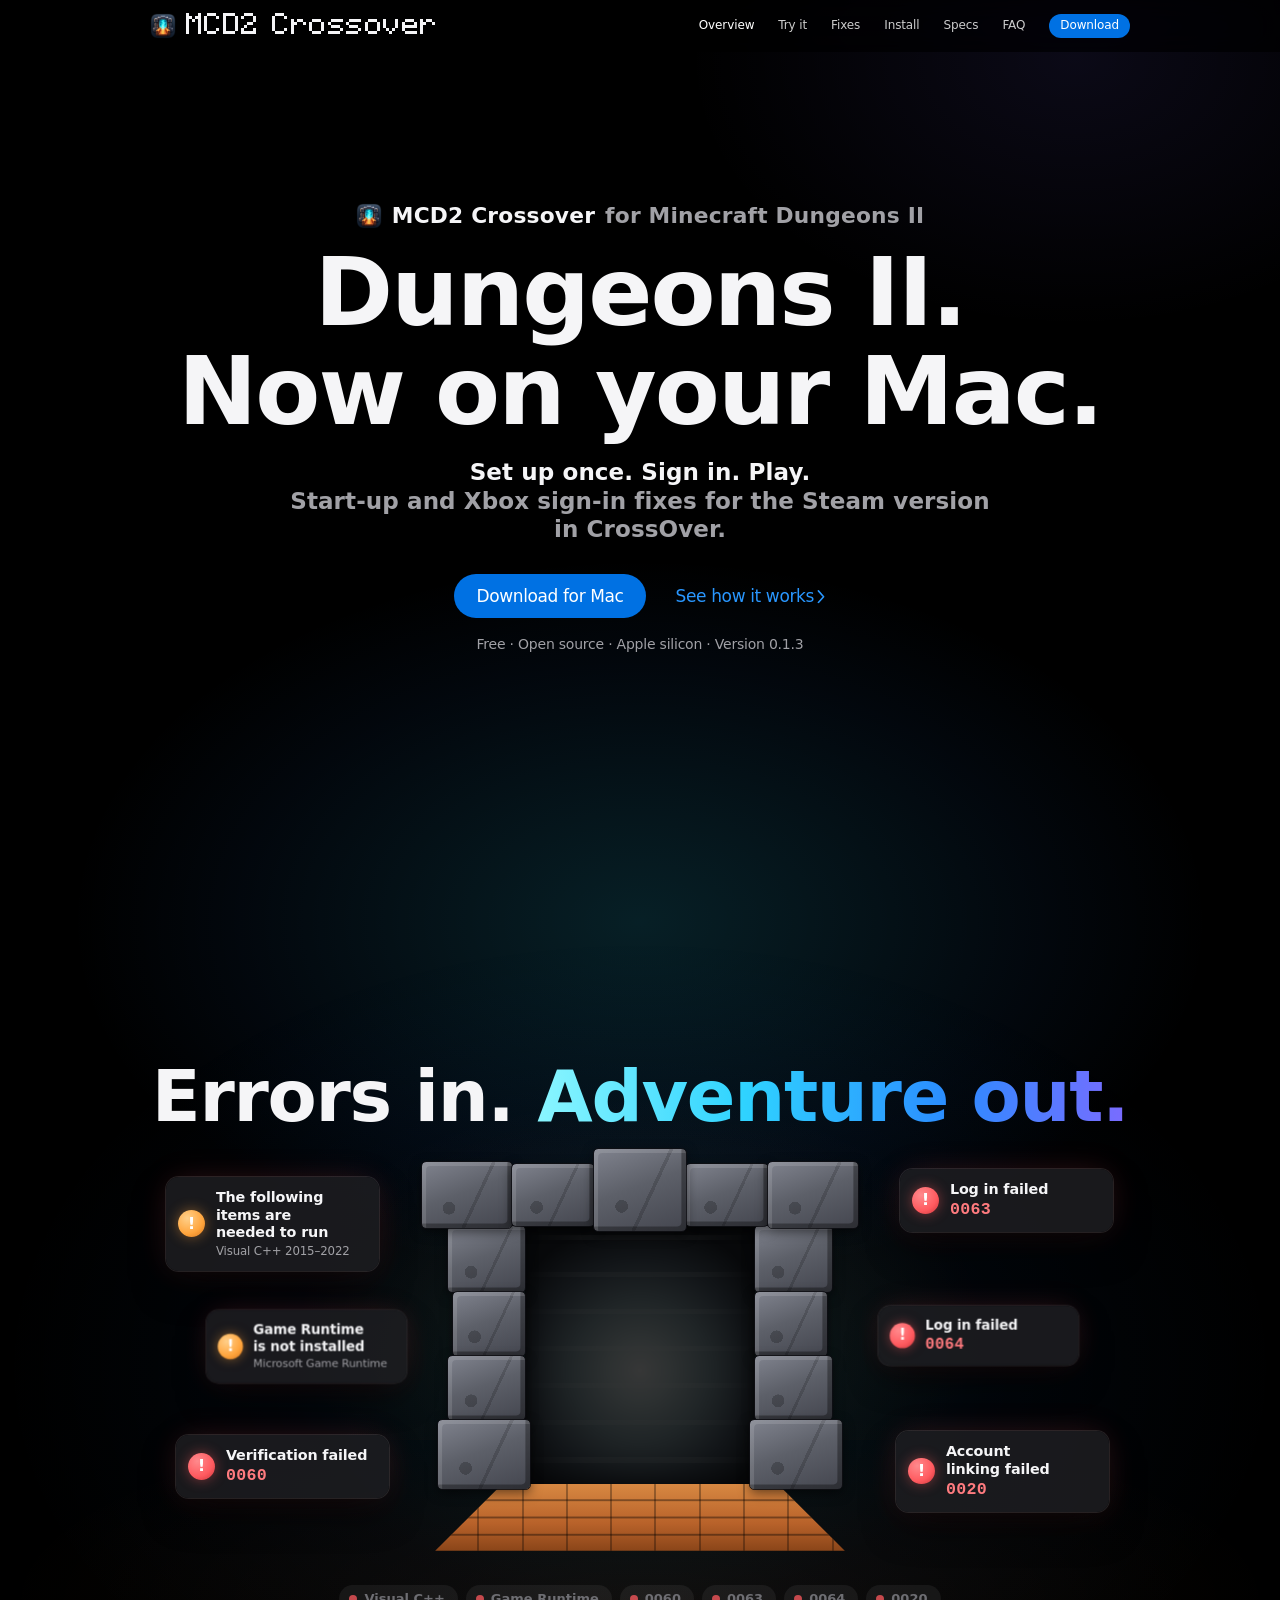
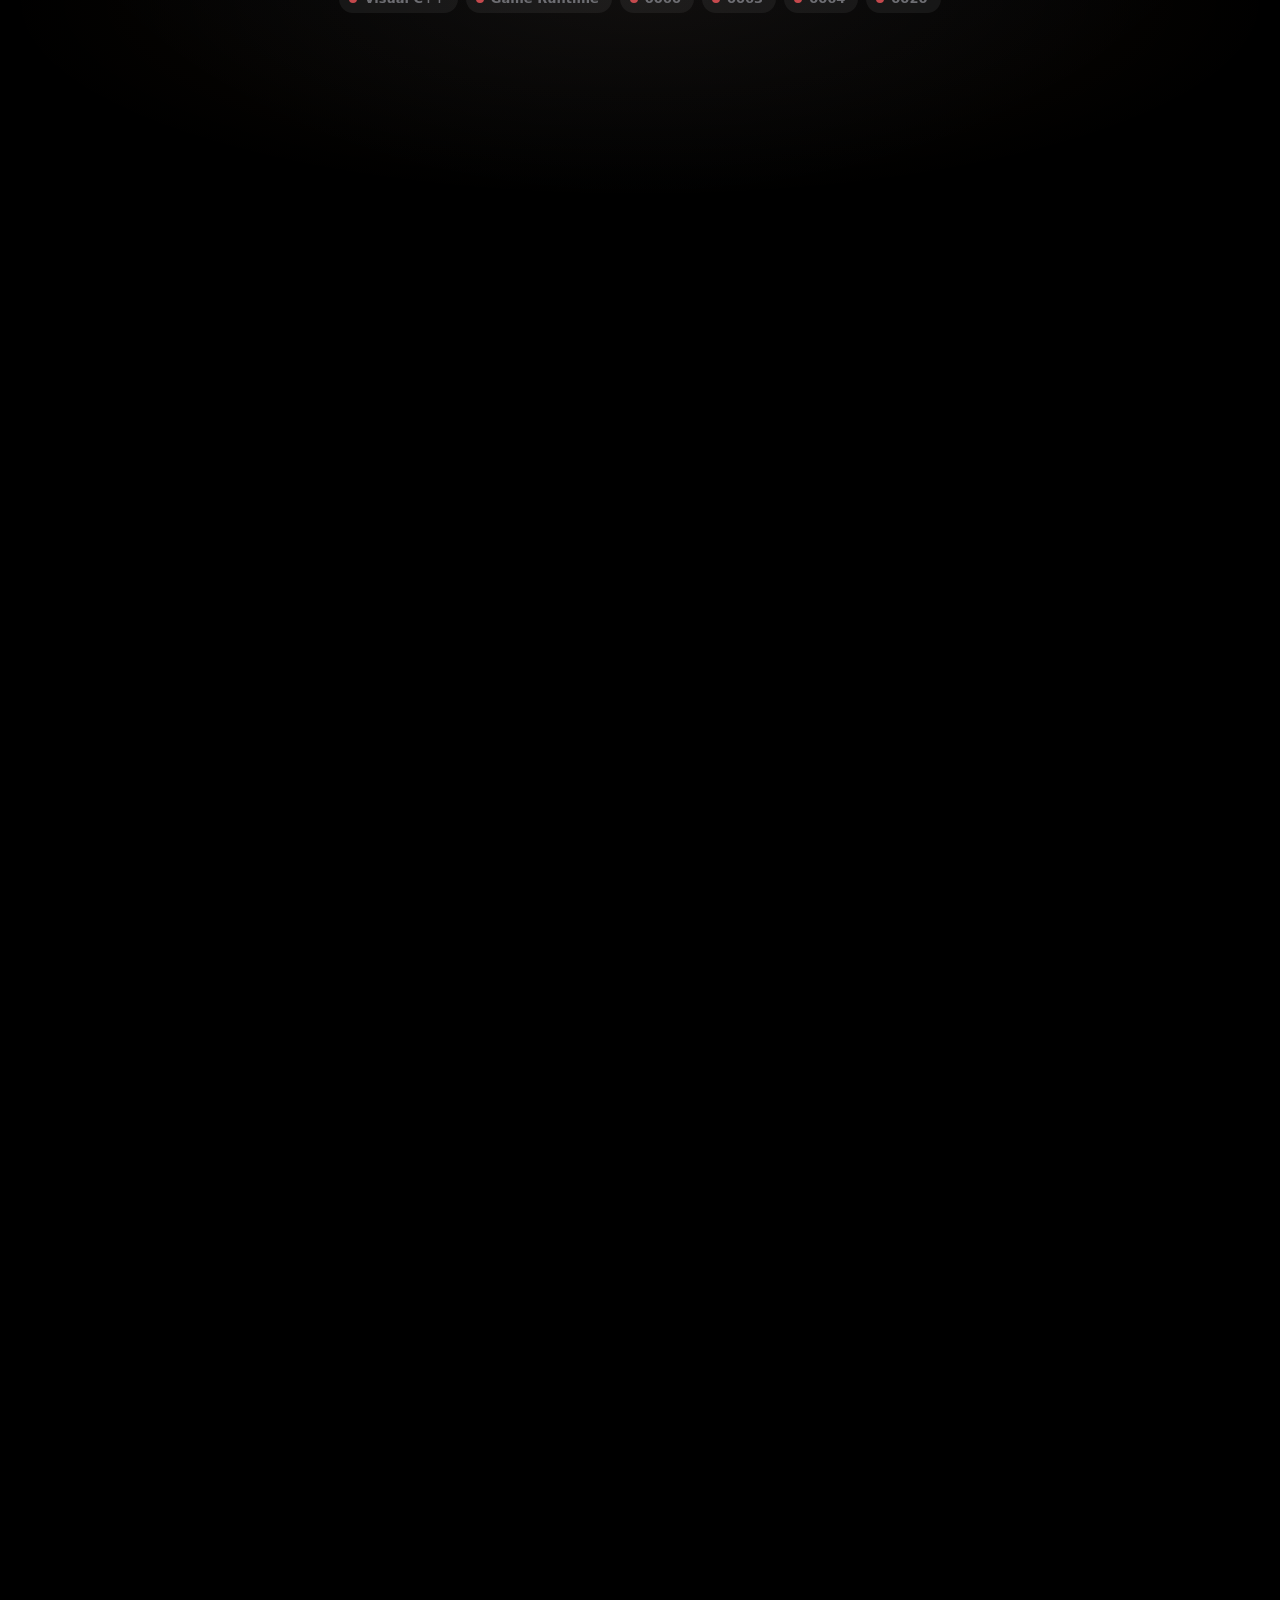
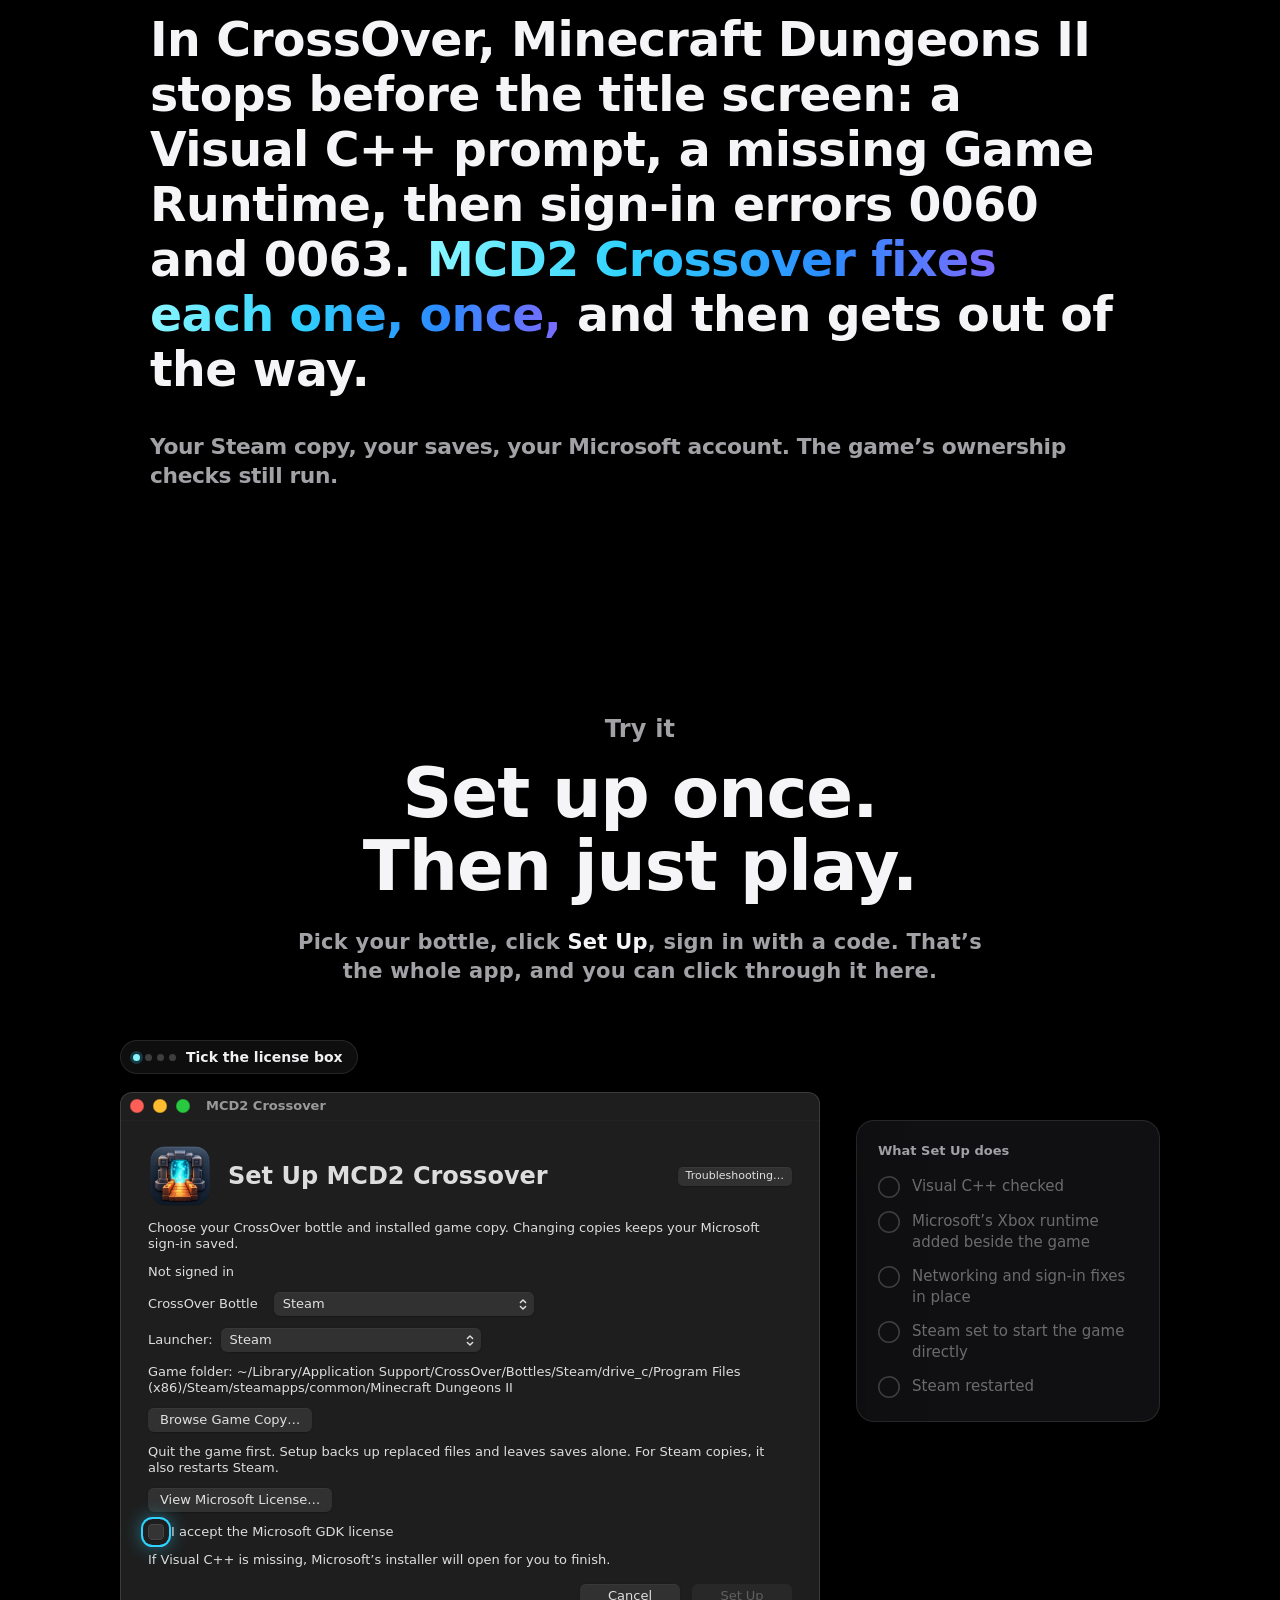
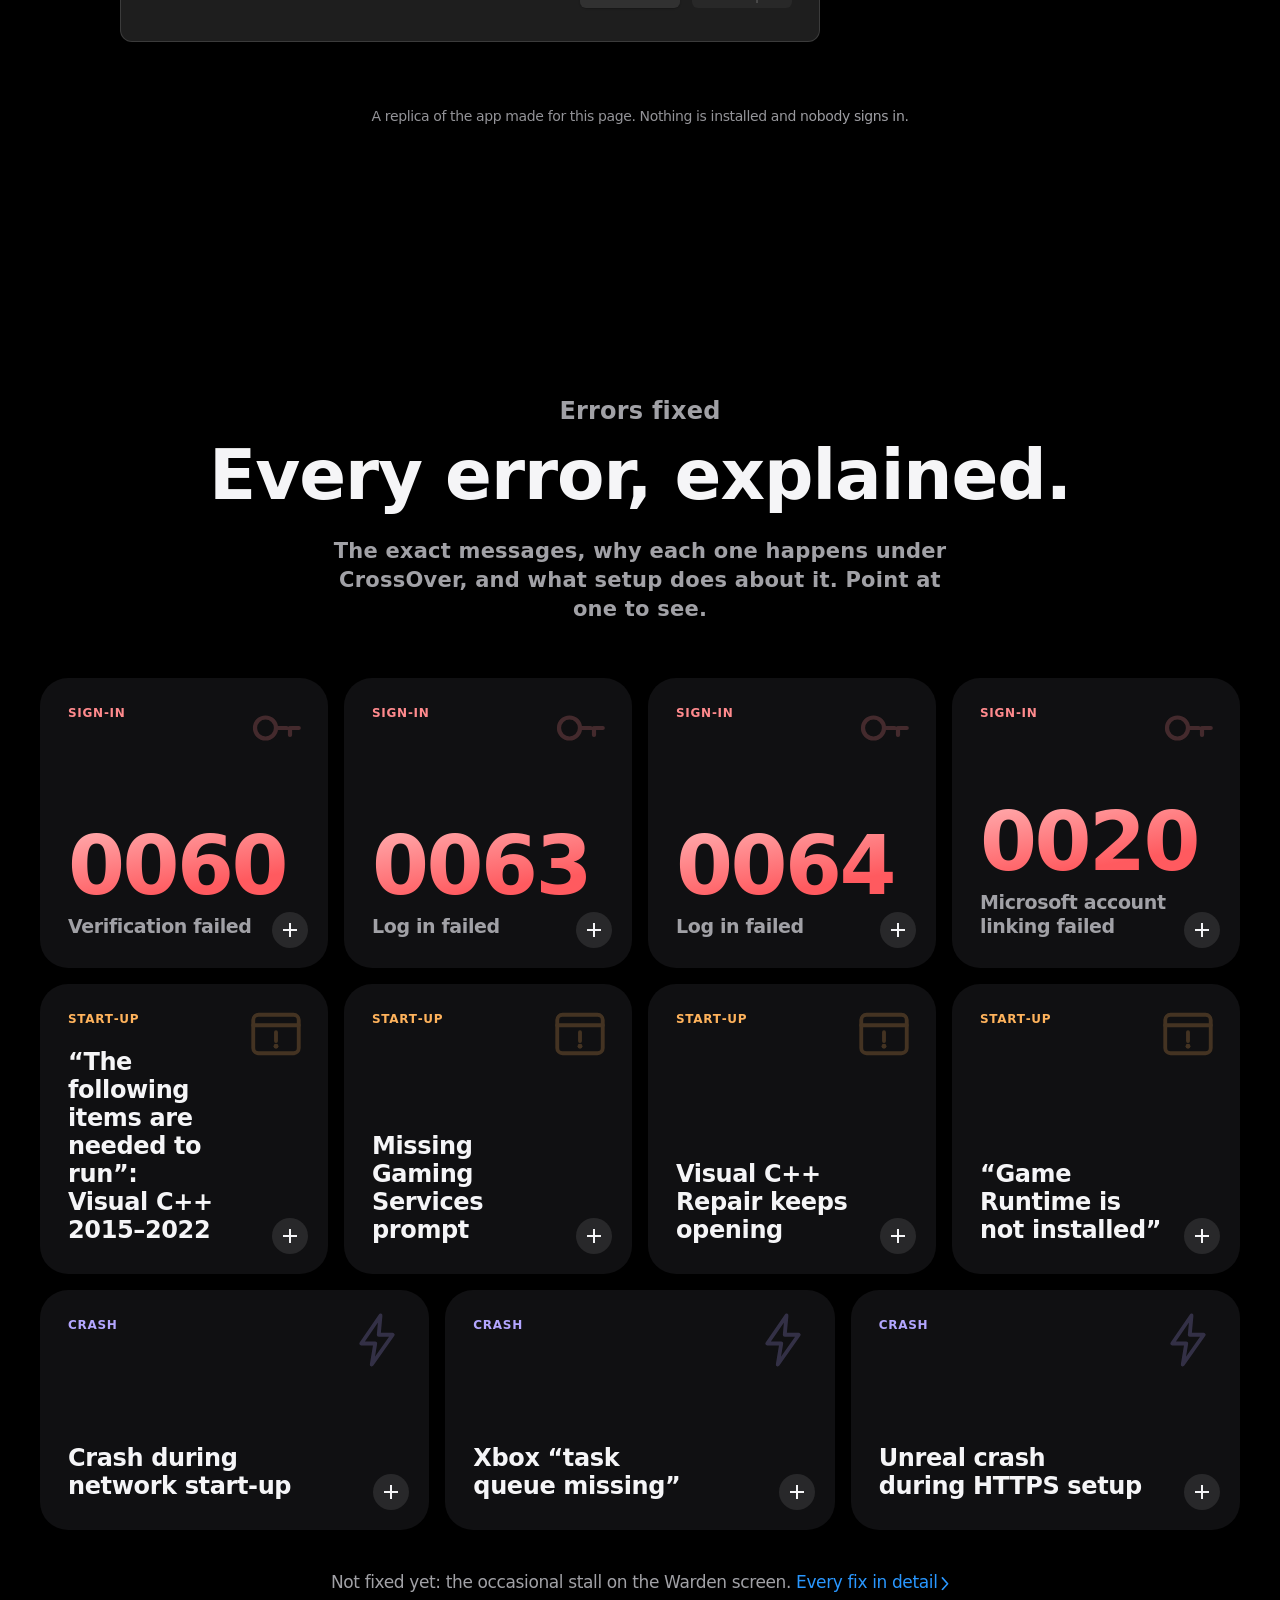
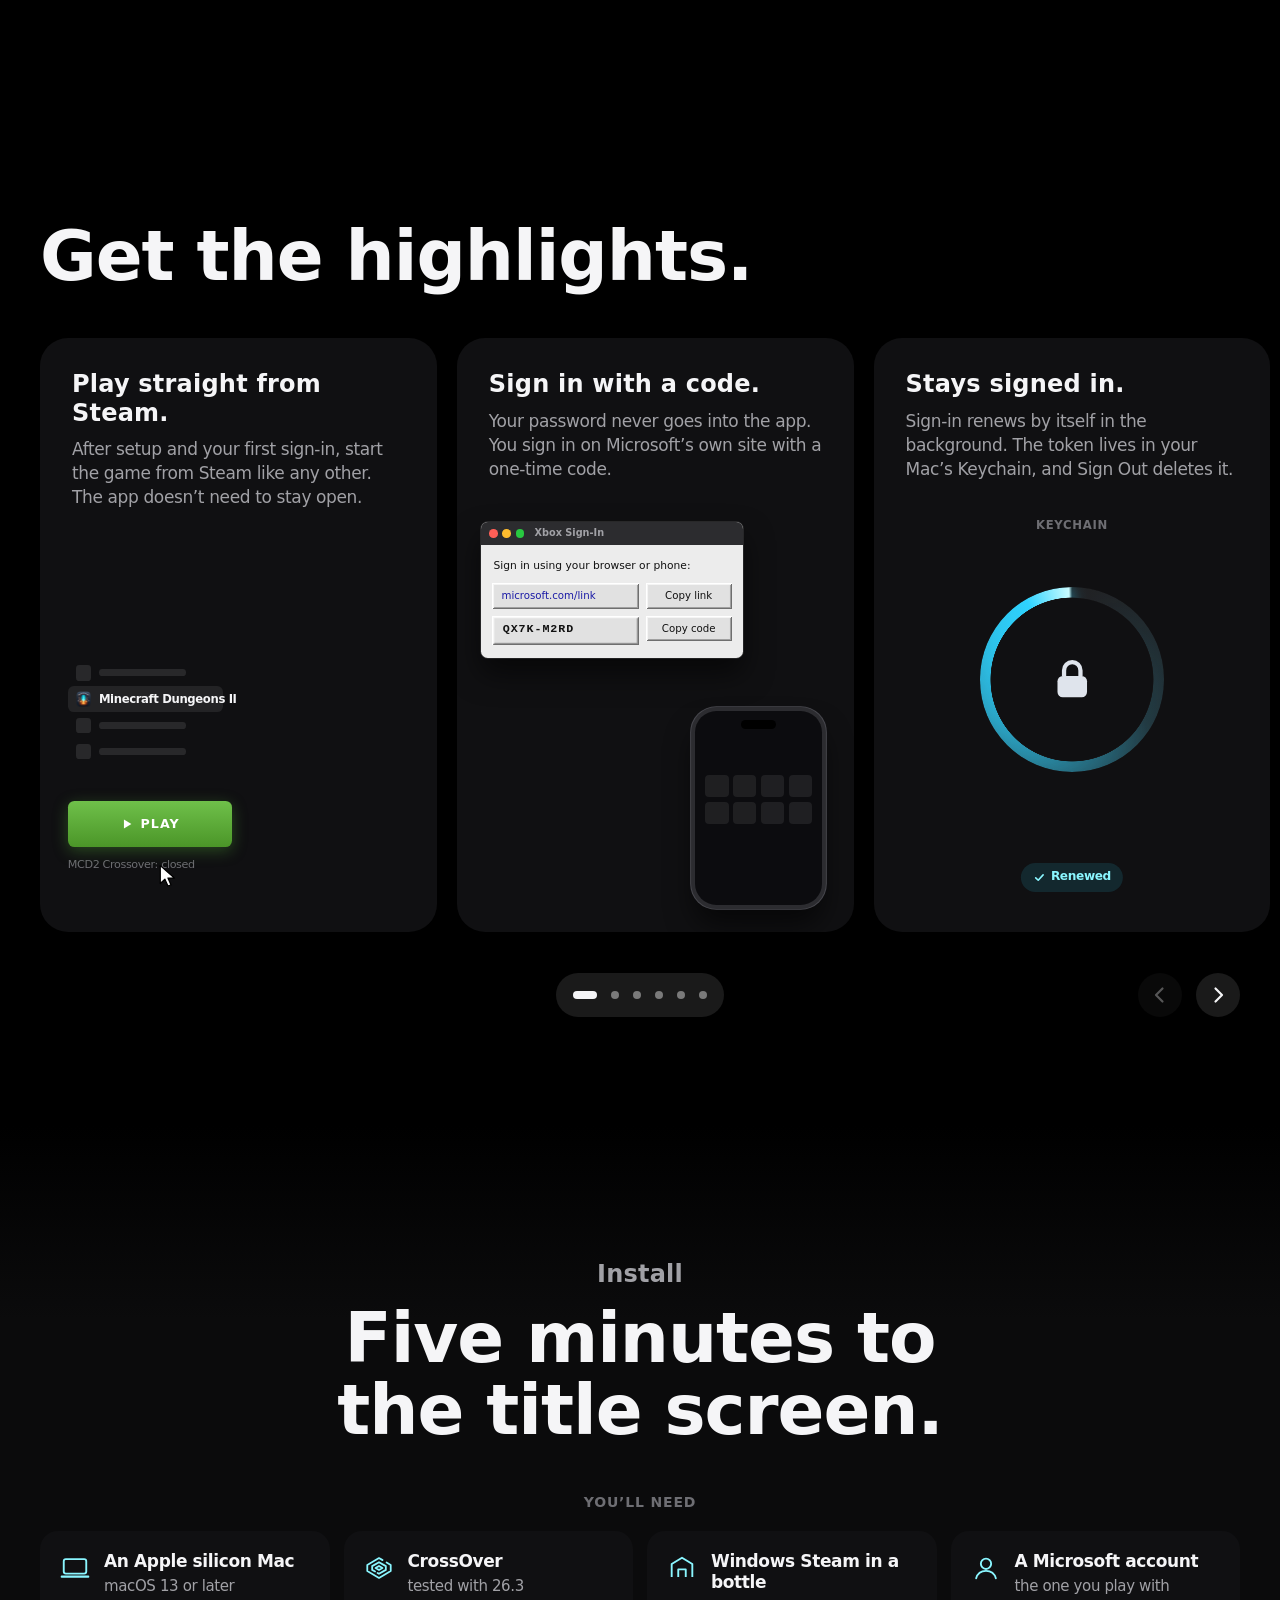
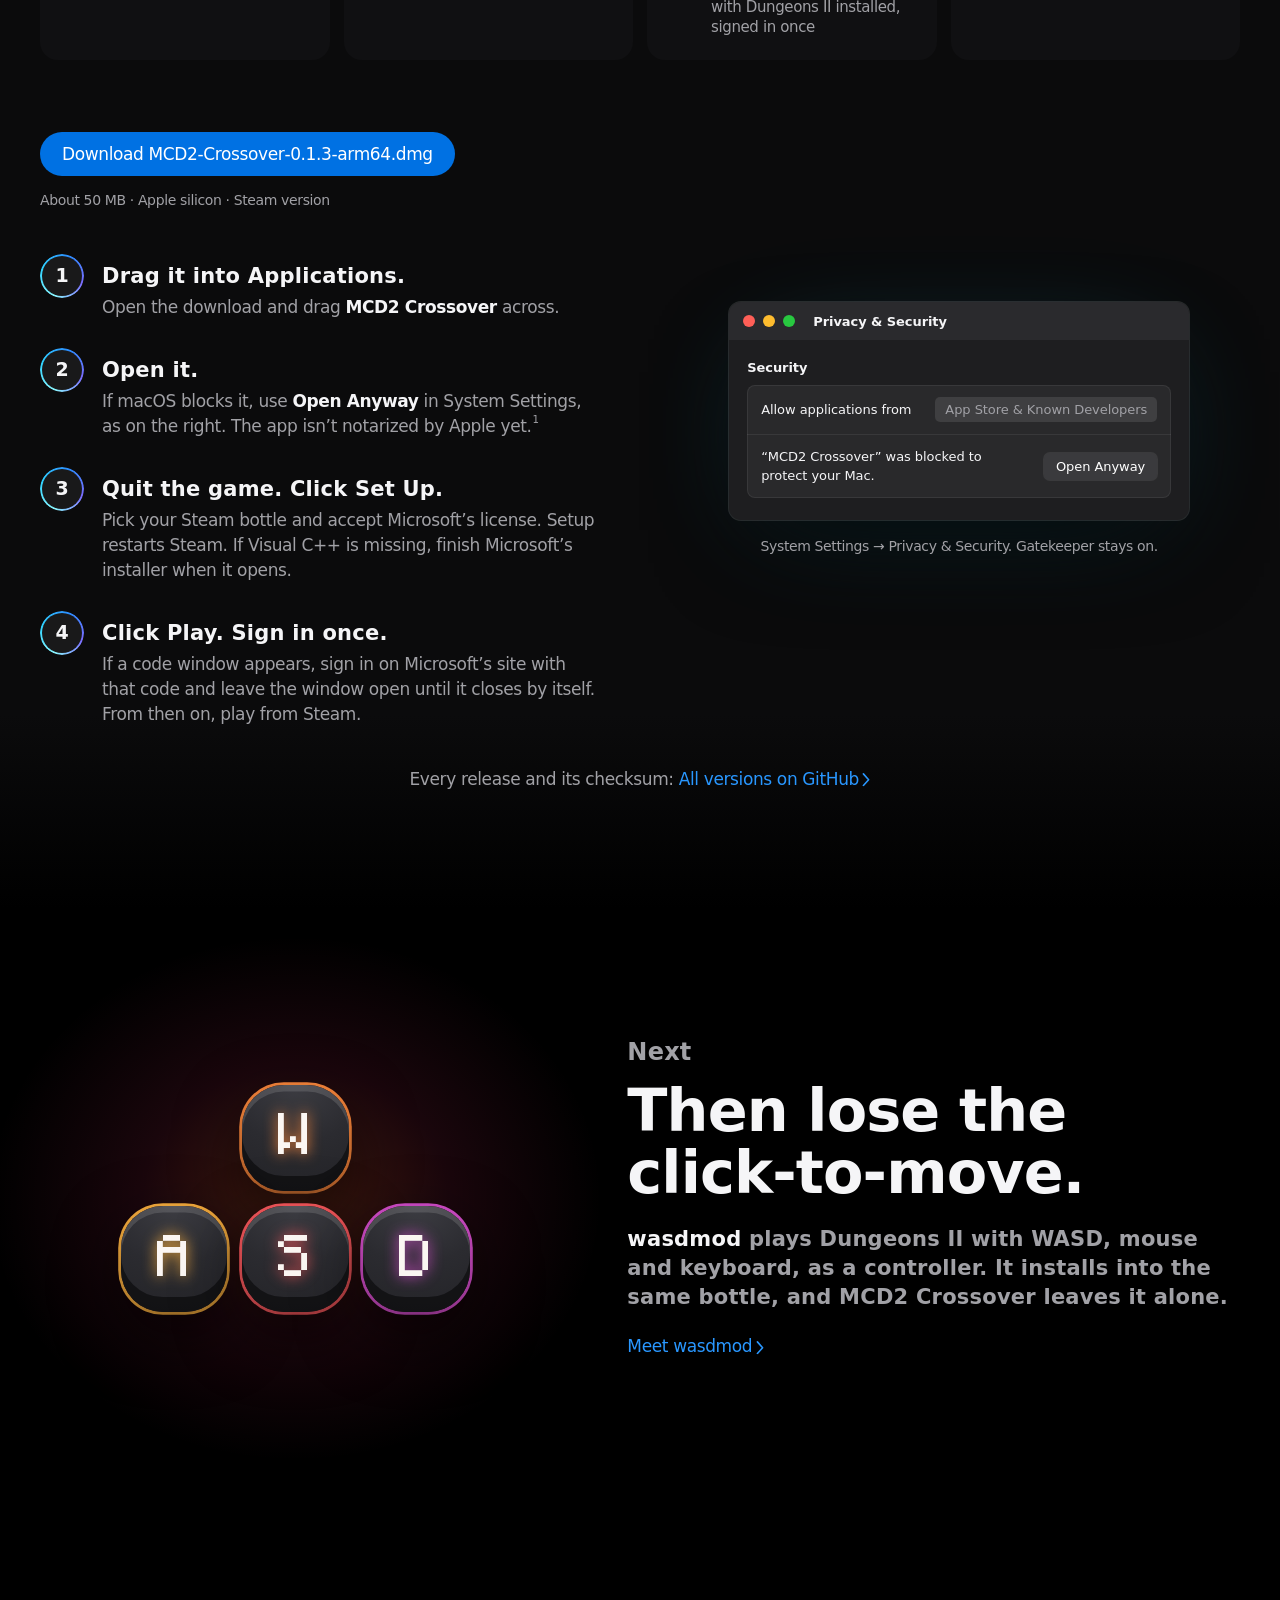
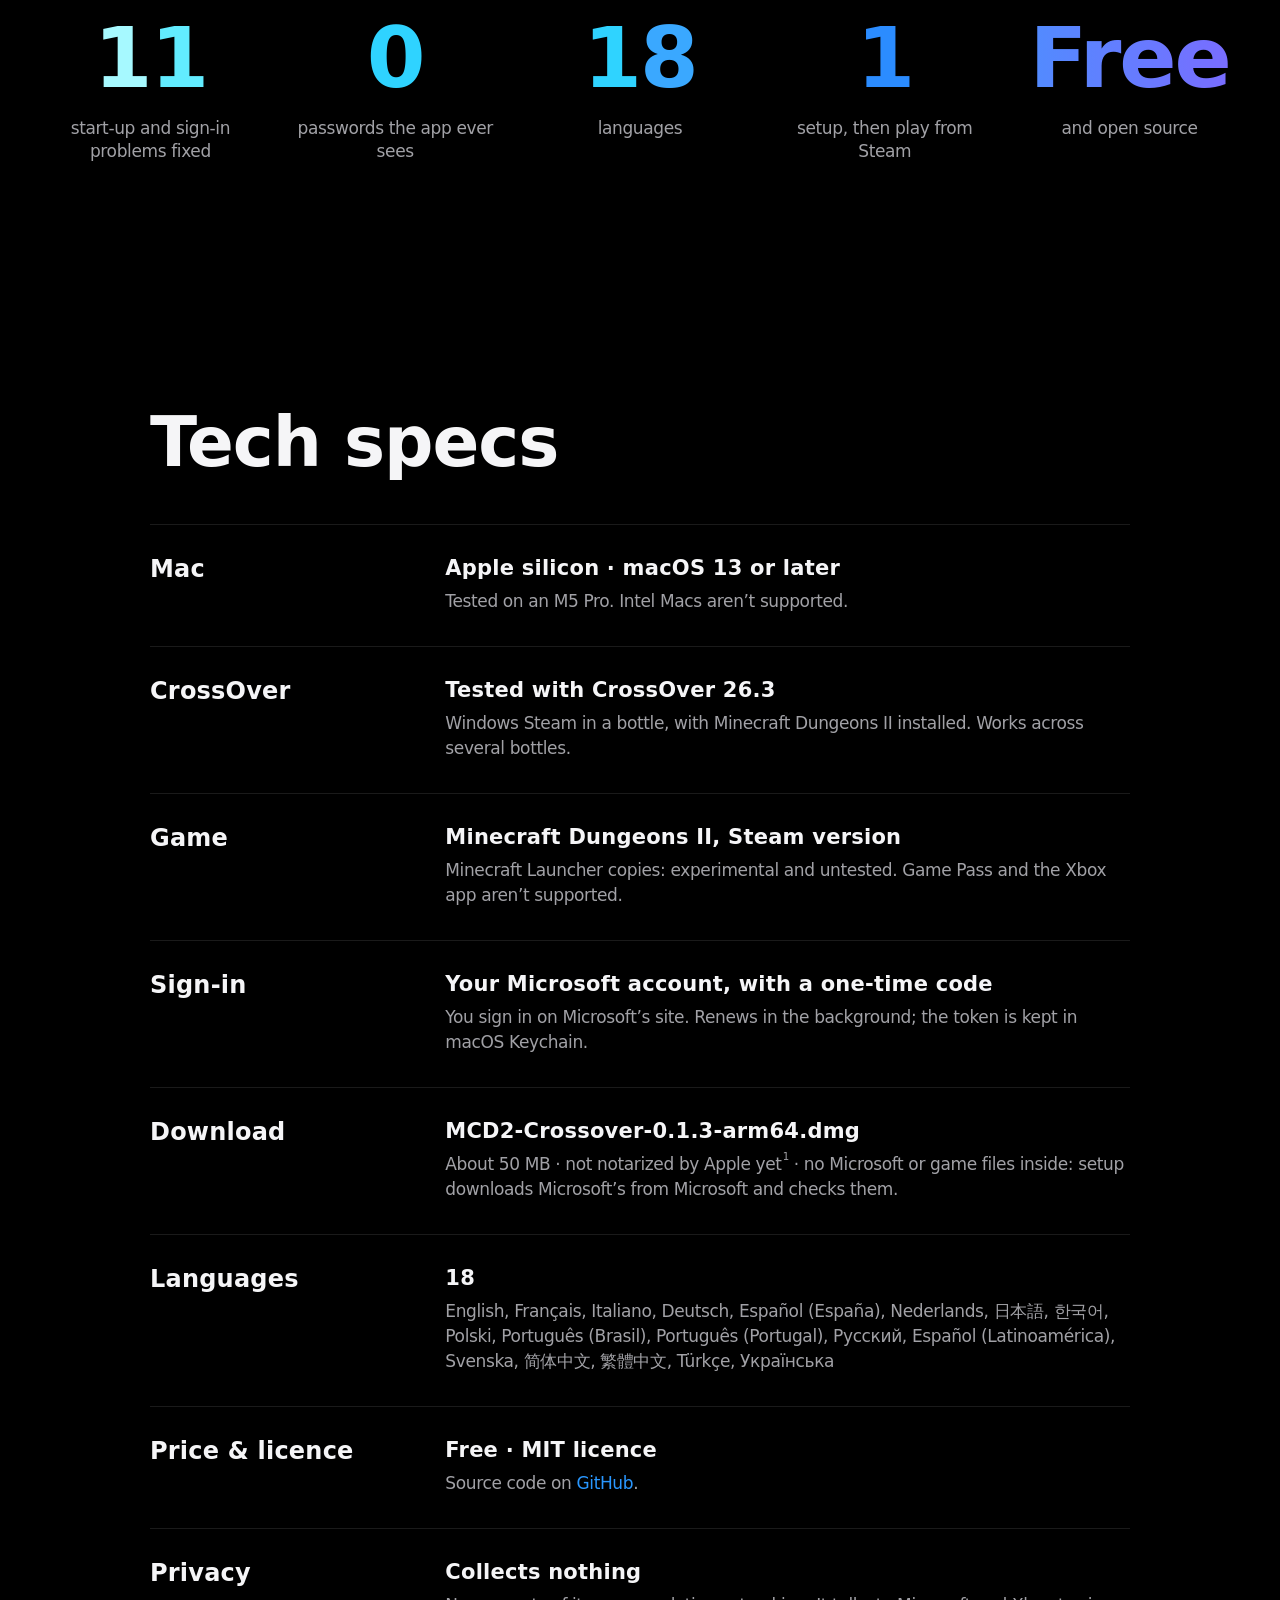
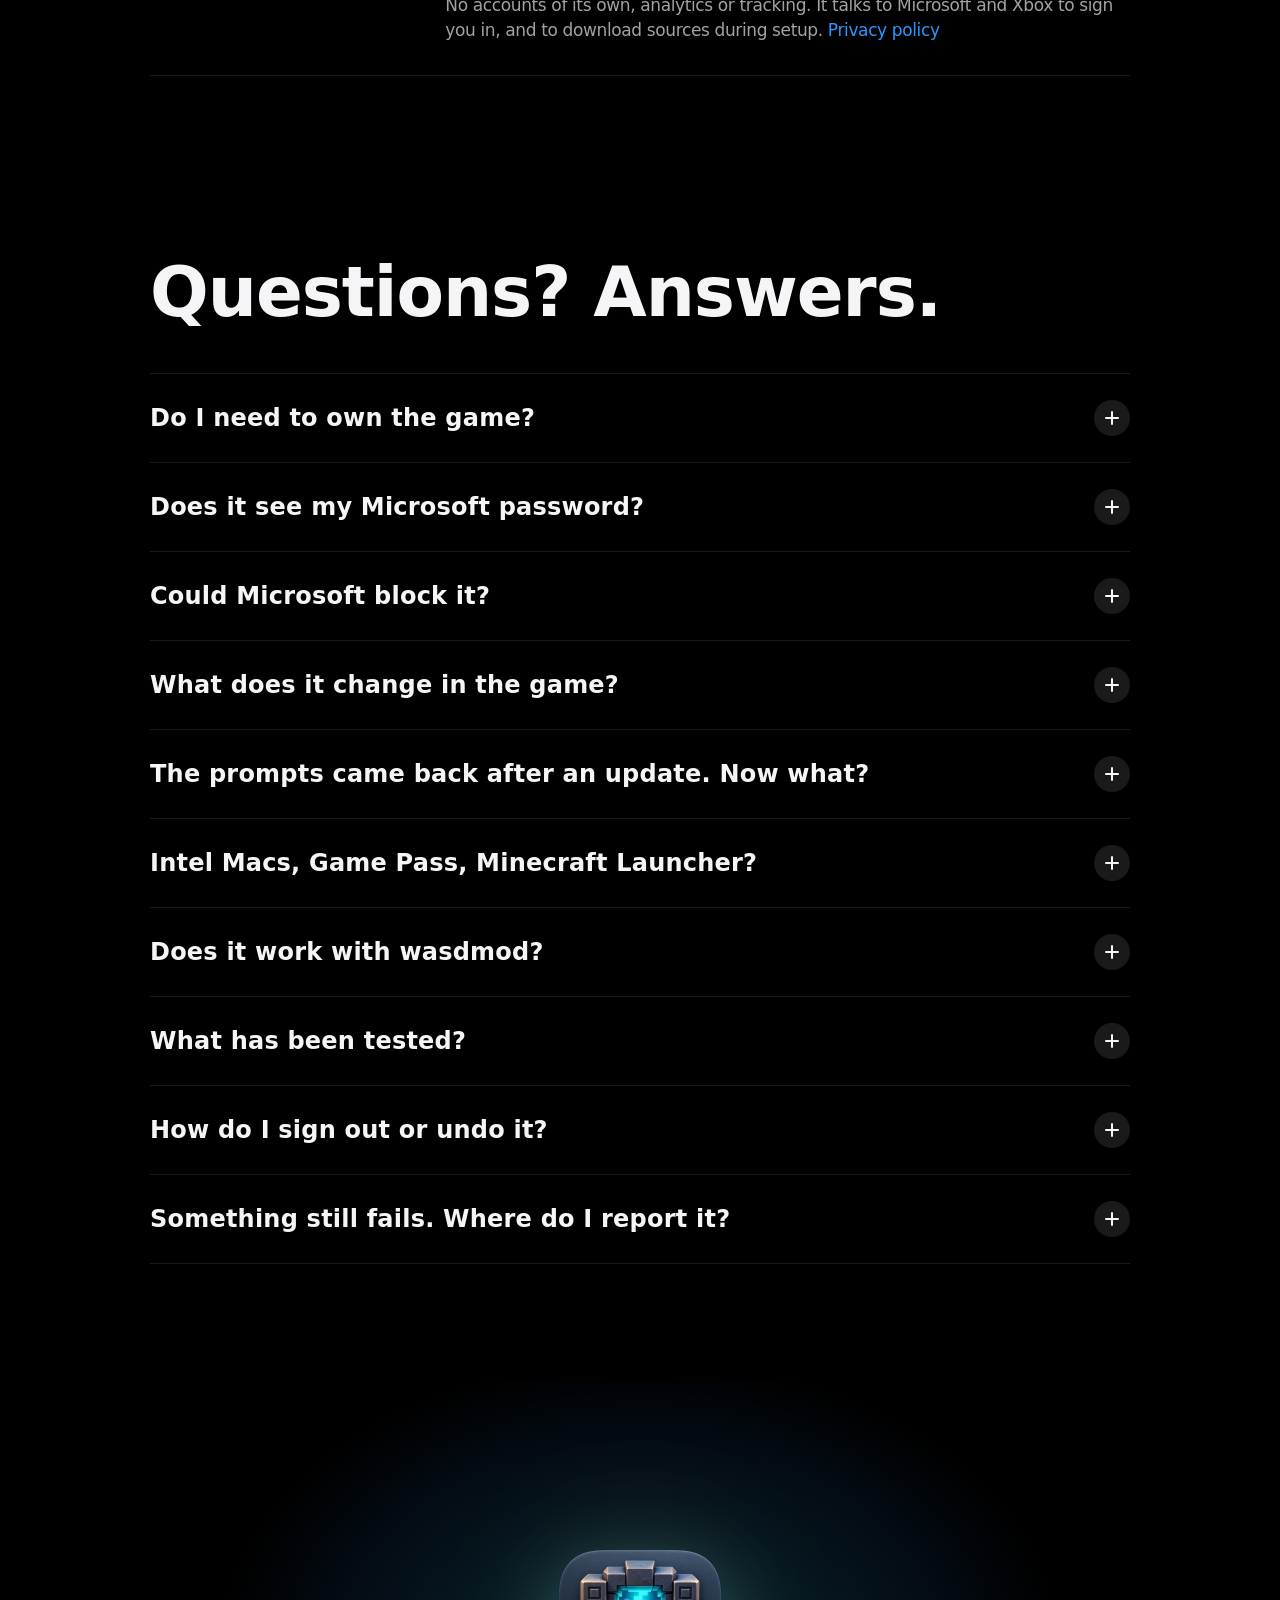
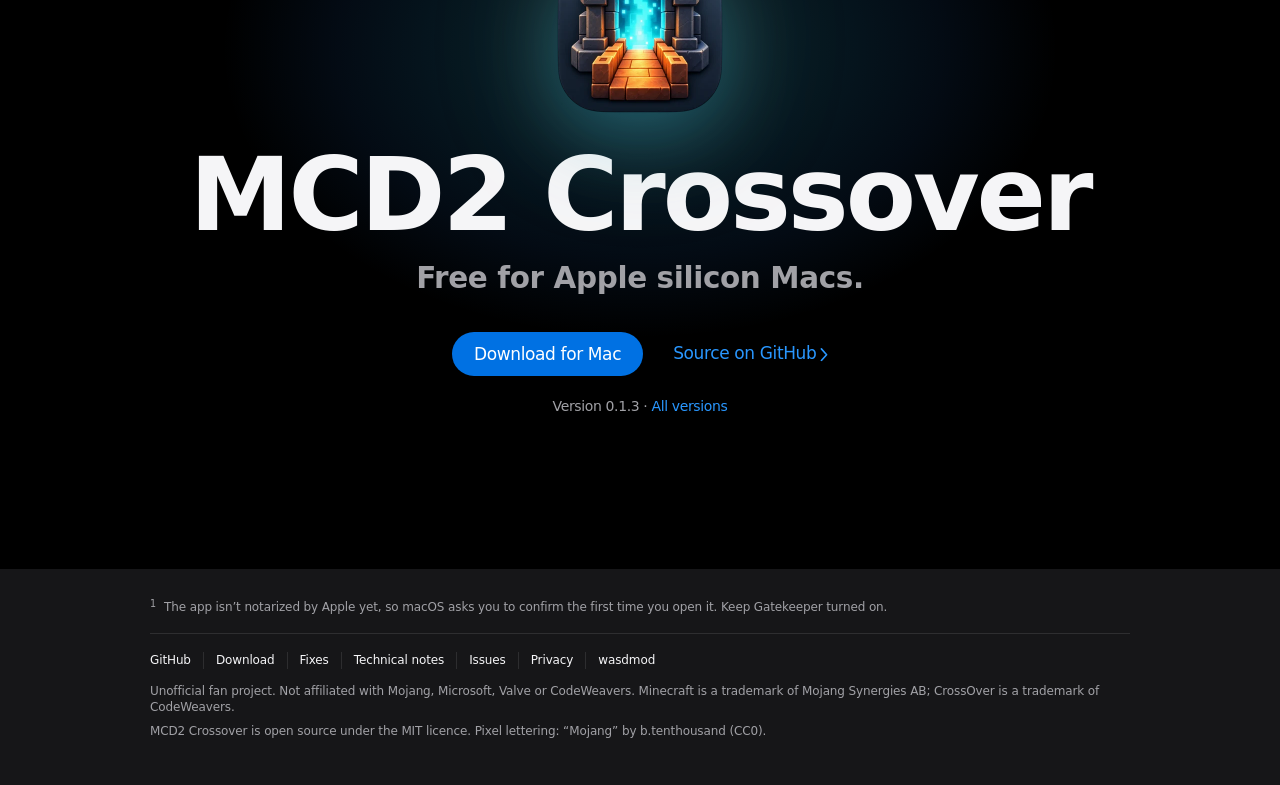
==== commit ae40ae22: "CrossOver requirement: an outline of CrossOver's logo, in the page's line style Co-Authored-By: Clau" ====
--- a/index.html
+++ b/index.html
@@ -384,7 +384,7 @@
       <p class="needs-title">You’ll need</p>
       <ul class="needs-list">
         <li><svg viewBox="0 0 32 32" width="30" height="30" aria-hidden="true"><rect x="4" y="6.5" width="24" height="15.5" rx="2.2" fill="none" stroke="currentColor" stroke-width="2"/><path d="M1.8 25.2h28.4" stroke="currentColor" stroke-width="2.2" stroke-linecap="round"/></svg><span><b>An Apple silicon Mac</b>macOS&nbsp;13 or later</span></li>
-        <li><img class="needs-app" src="crossover-icon.png" alt="" width="34" height="34" loading="lazy" decoding="async"><span><b>CrossOver</b>tested with 26.3</span></li>
+        <li><svg viewBox="0 0 32 32" width="30" height="30" aria-hidden="true"><g fill="none" stroke="currentColor" stroke-width="1.9" stroke-linecap="round" stroke-linejoin="round"><path d="M19.8 7.6 16 5.4 3.5 12.7v6.6L16 26.6l12.5-7.3v-6.6l-4.4-2.6"/><path d="M11.8 19.8l-3.1-1.8v-4L16 9.8l7.3 4.2v4L16 22.2l-1.6-.9"/><path d="M16 13.8l3.7 2.2-3.7 2.2-3.7-2.2Z"/></g></svg><span><b>CrossOver</b>tested with 26.3</span></li>
         <li><svg viewBox="0 0 32 32" width="30" height="30" aria-hidden="true"><path d="M5 25.5V11.8L16 5l11 6.8v13.7" fill="none" stroke="currentColor" stroke-width="2" stroke-linejoin="round"/><path d="M12 25.5v-8h8v8" fill="none" stroke="currentColor" stroke-width="2" stroke-linejoin="round"/></svg><span><b>Windows Steam in a bottle</b>with Dungeons&nbsp;II installed, signed in once</span></li>
         <li><svg viewBox="0 0 32 32" width="30" height="30" aria-hidden="true"><circle cx="16" cy="11.5" r="5.5" fill="none" stroke="currentColor" stroke-width="2"/><path d="M5.5 27c1.4-5.2 5.4-8 10.5-8s9.1 2.8 10.5 8" fill="none" stroke="currentColor" stroke-width="2" stroke-linecap="round"/></svg><span><b>A Microsoft account</b>the one you play with</span></li>
       </ul>
--- a/style.css
+++ b/style.css
@@ -1552,7 +1552,6 @@
 .needs-list { display: grid; grid-template-columns: repeat(4, minmax(0, 1fr)); gap: 14px; margin-top: 18px; }
 .needs-list li { display: flex; align-items: flex-start; gap: 14px; padding: 20px 20px 22px; border-radius: var(--radius-m); background: var(--surface); color: var(--c1); }
 .needs-list svg { flex: none; margin-top: 2px; }
-.needs-list .needs-app { flex: none; width: 34px; height: 34px; margin: -1px -2px 0 -2px; }
 .needs-list span { display: grid; gap: 4px; font-size: 15px; line-height: 1.35; color: var(--text-2); }
 .needs-list b { font-size: 17px; line-height: 1.25; color: var(--text); }
 .panels { margin-top: clamp(56px, 8vh, 88px); }
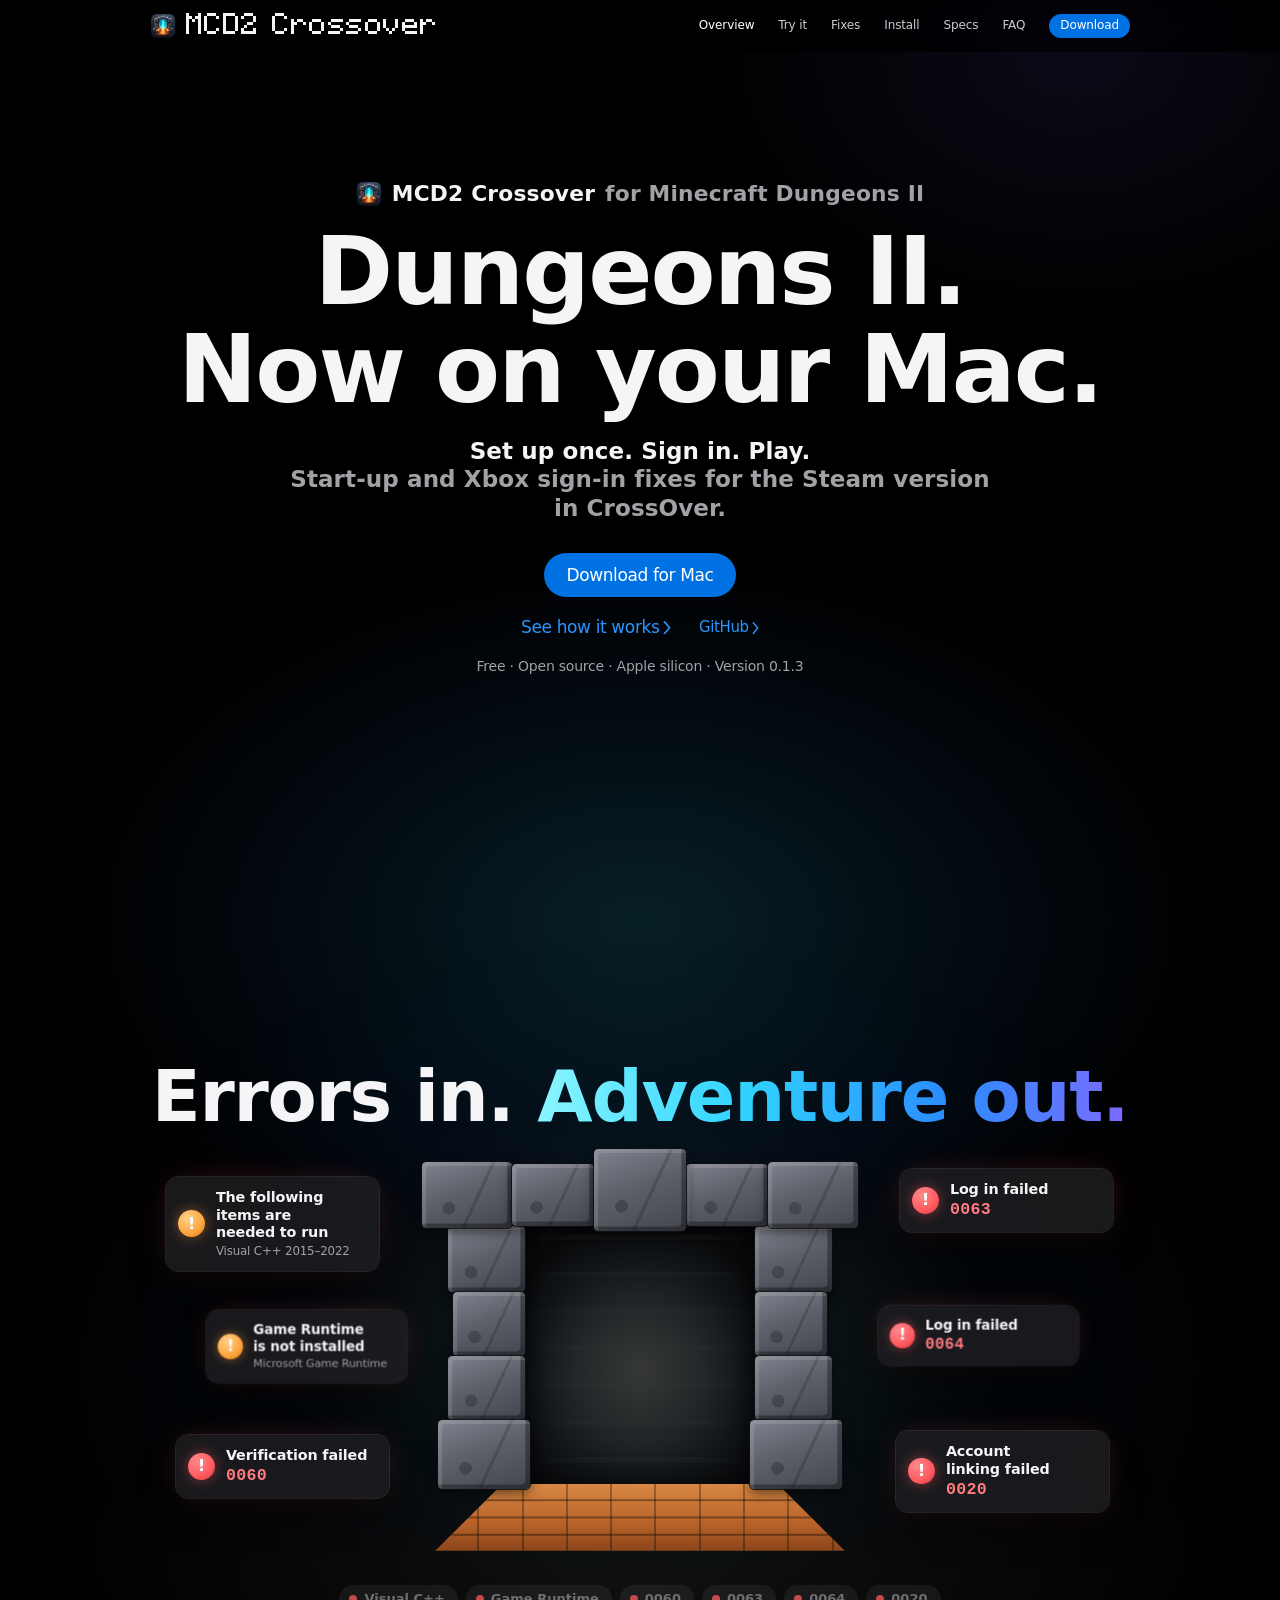
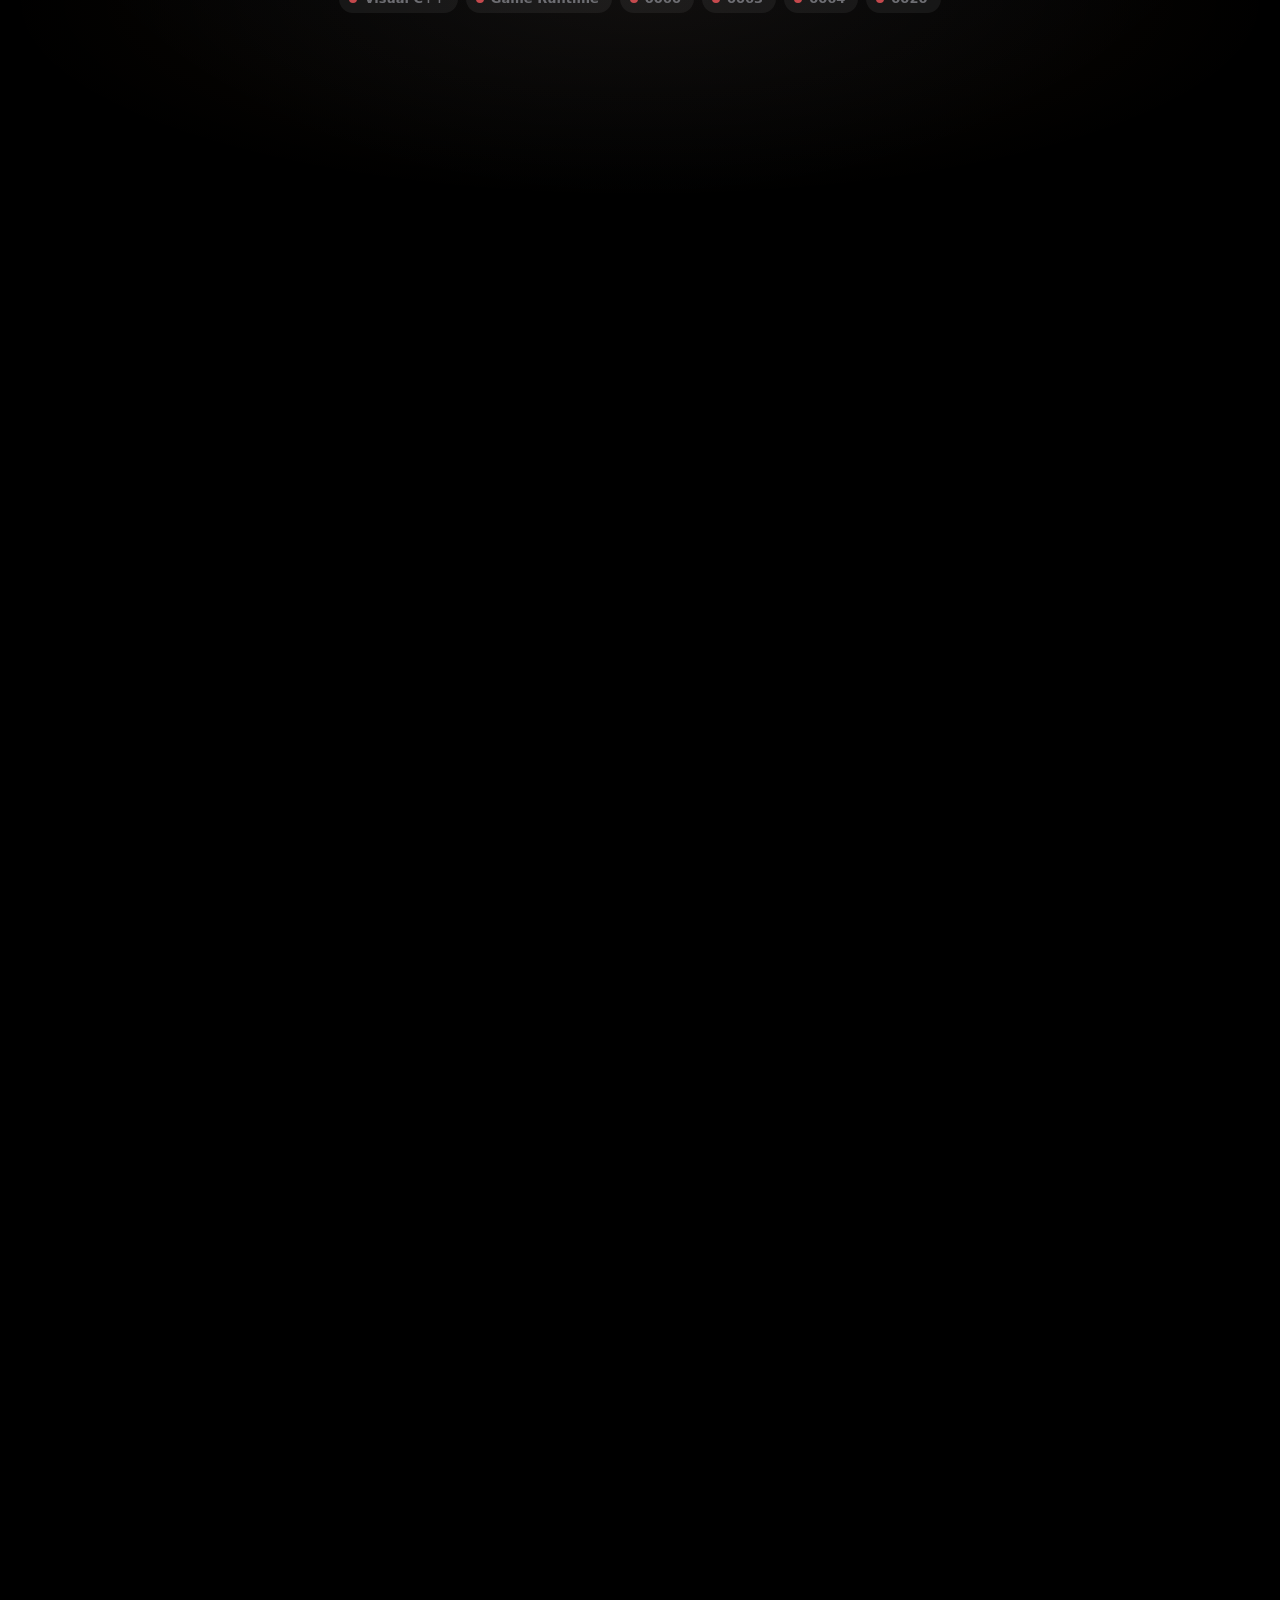
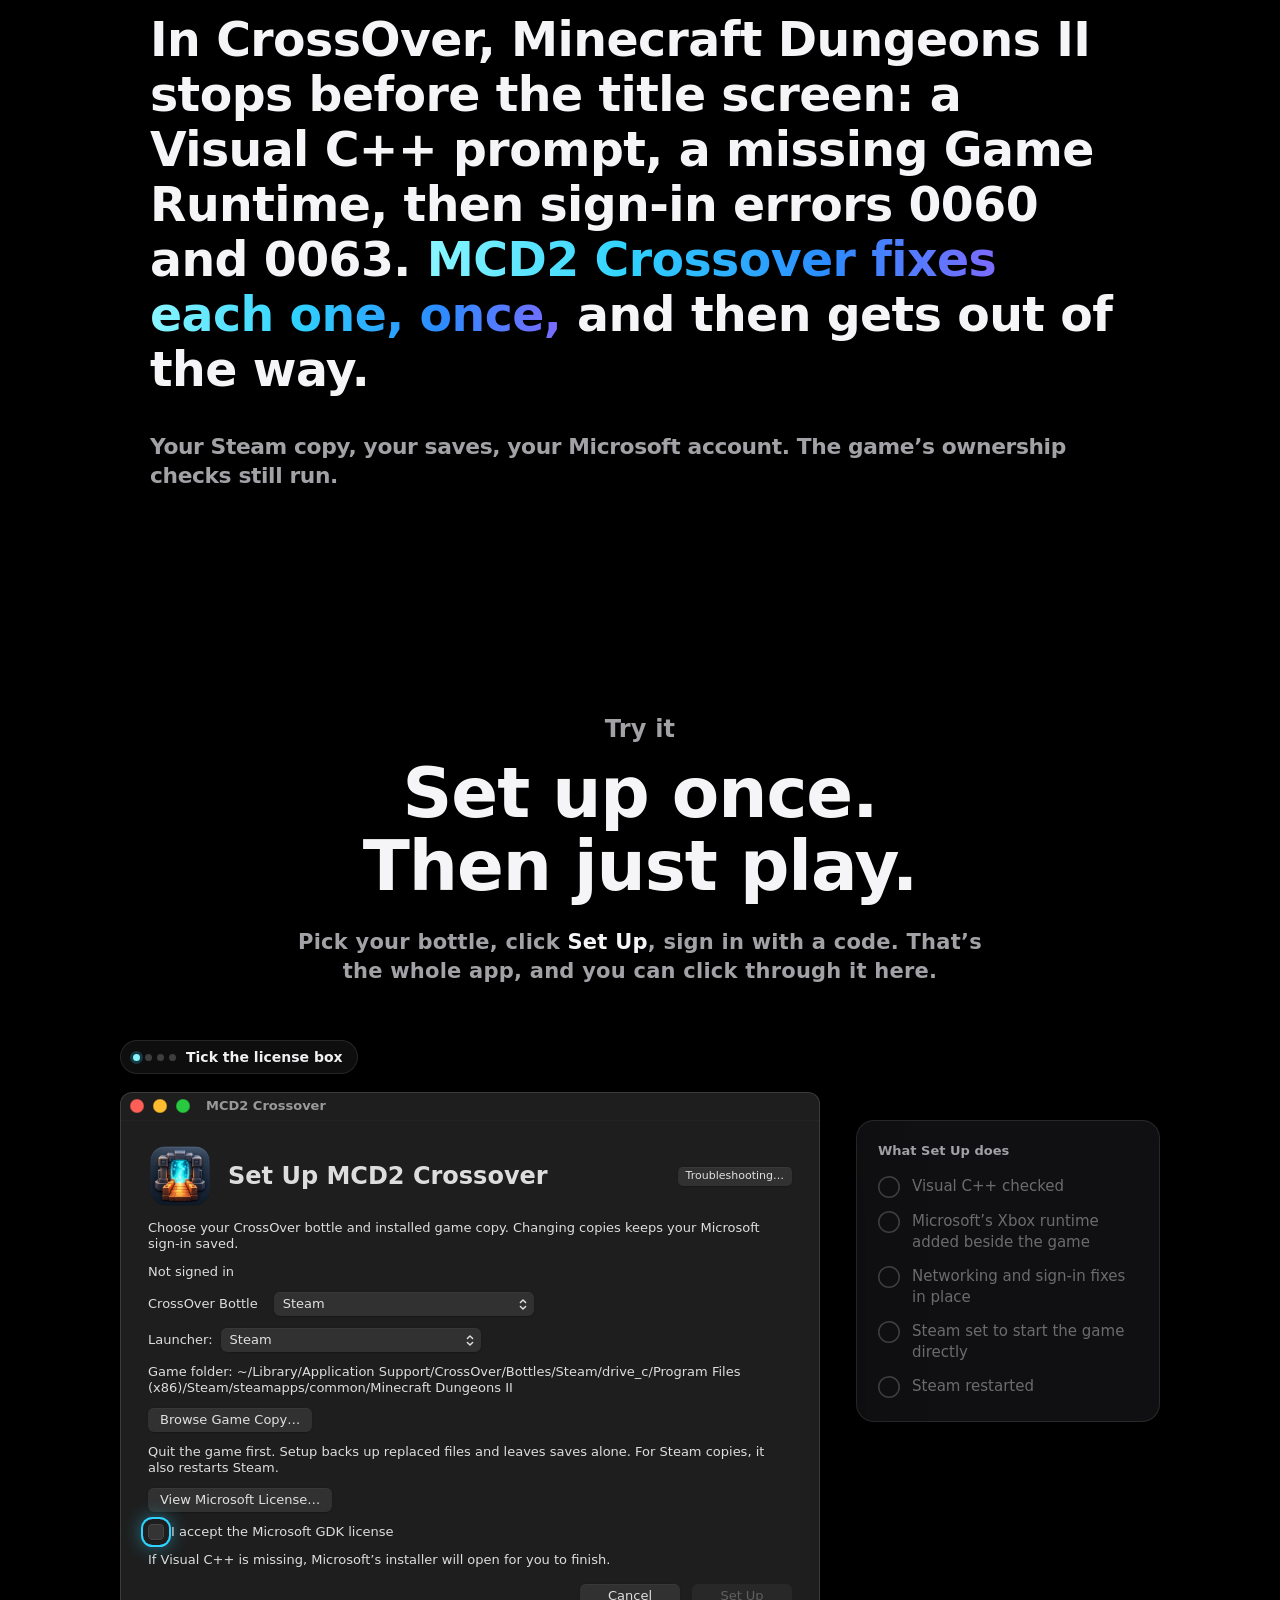
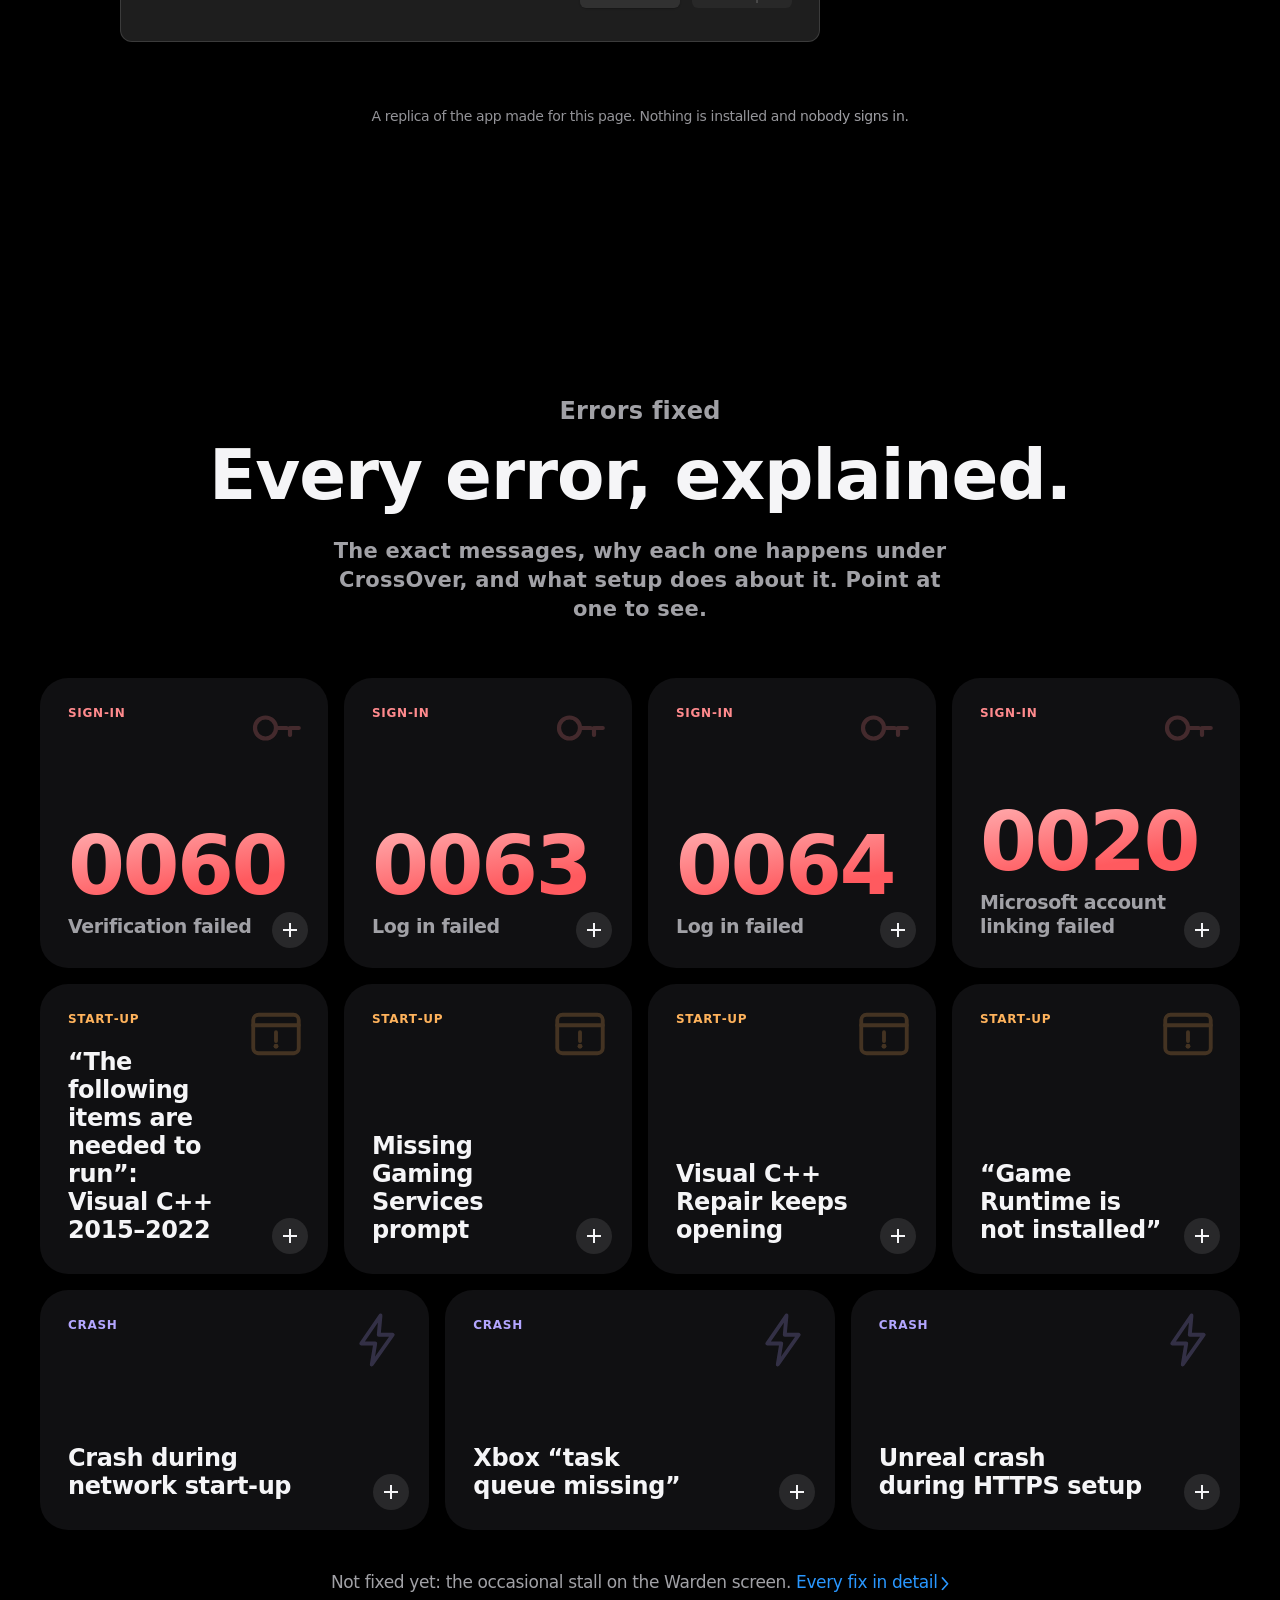
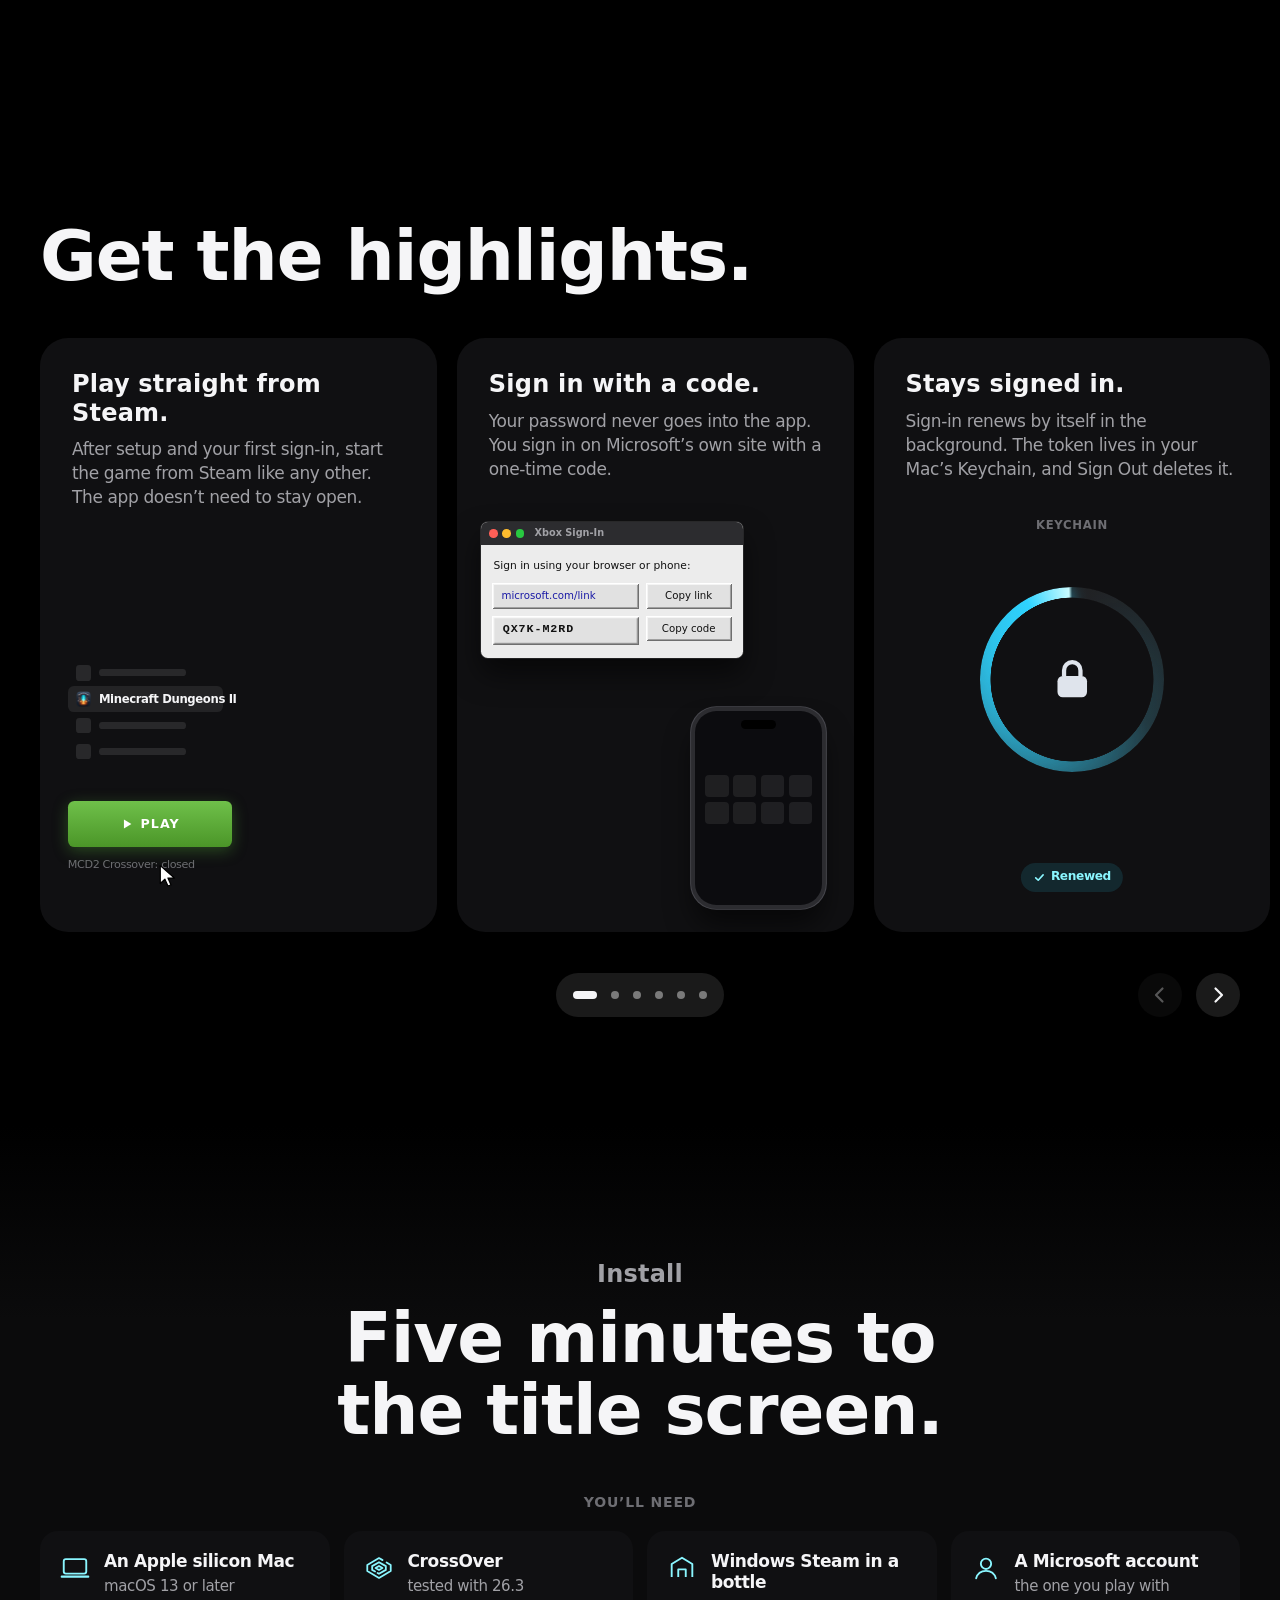
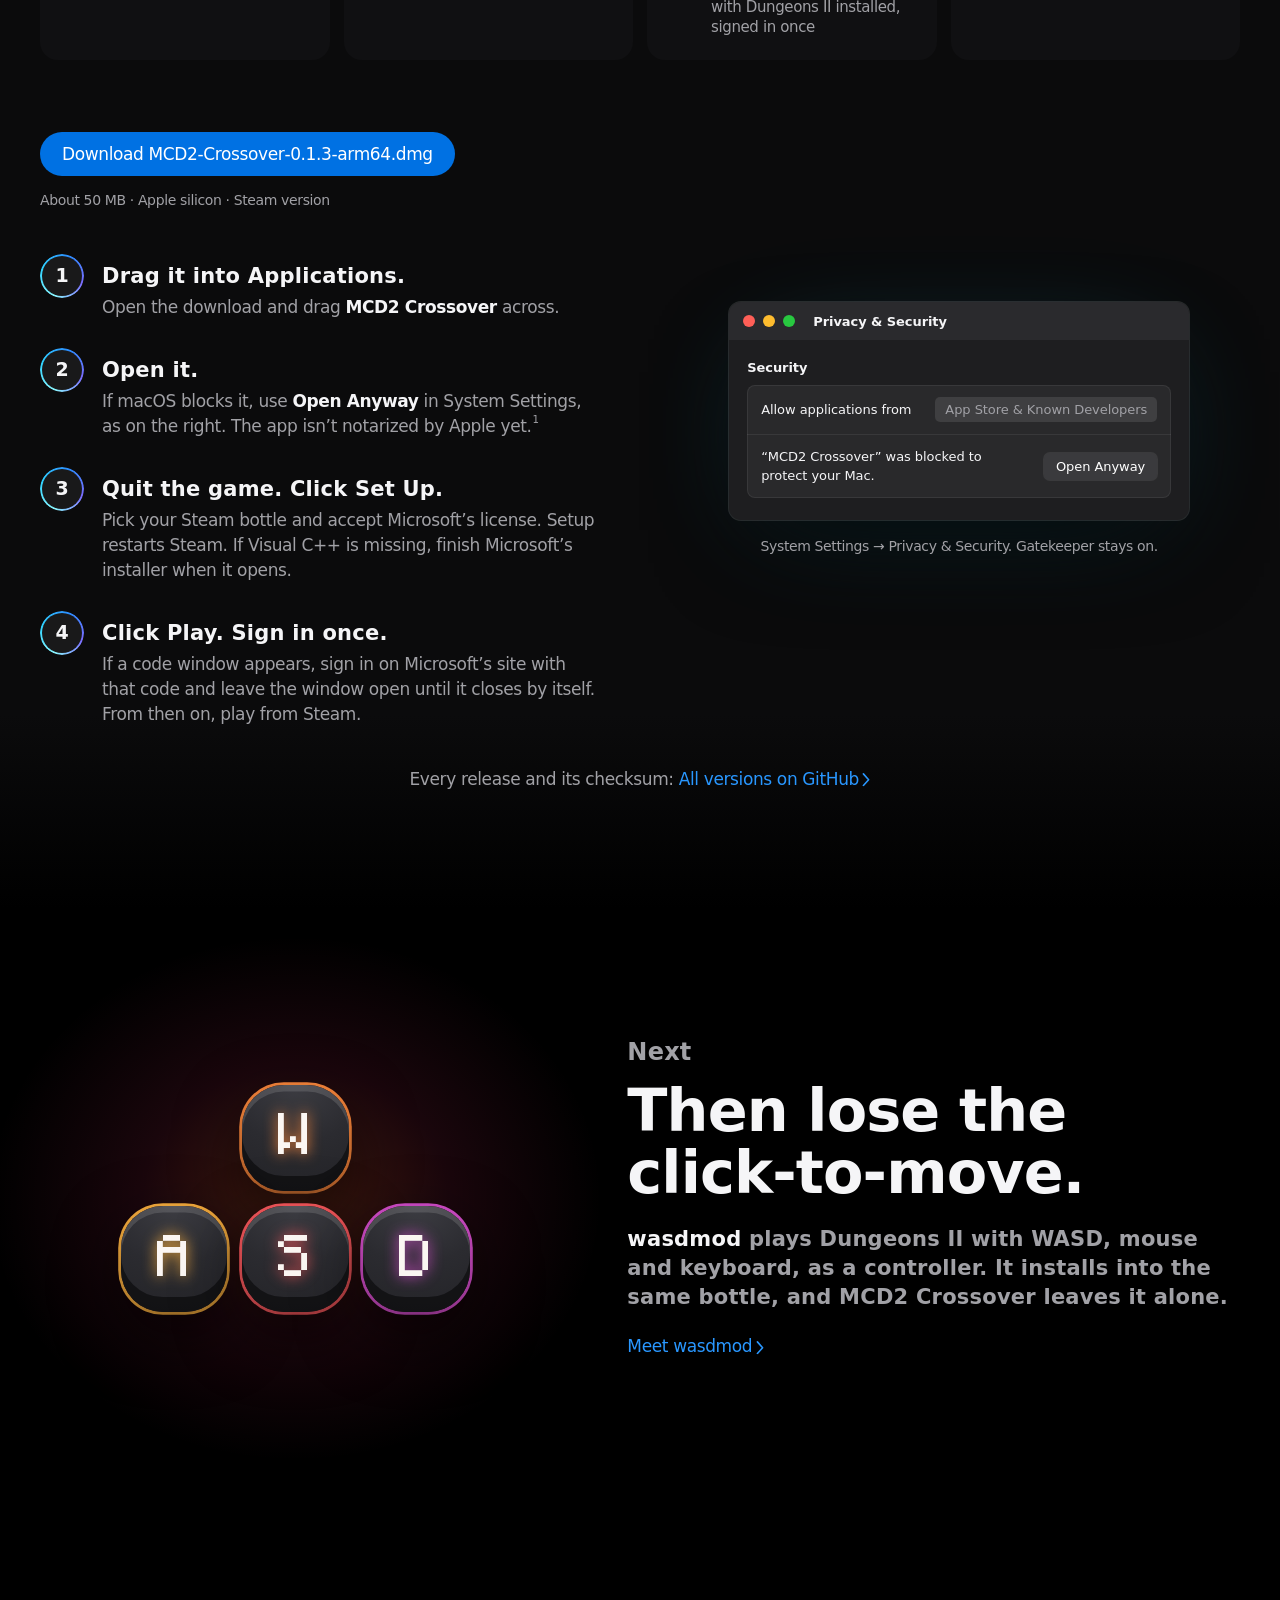
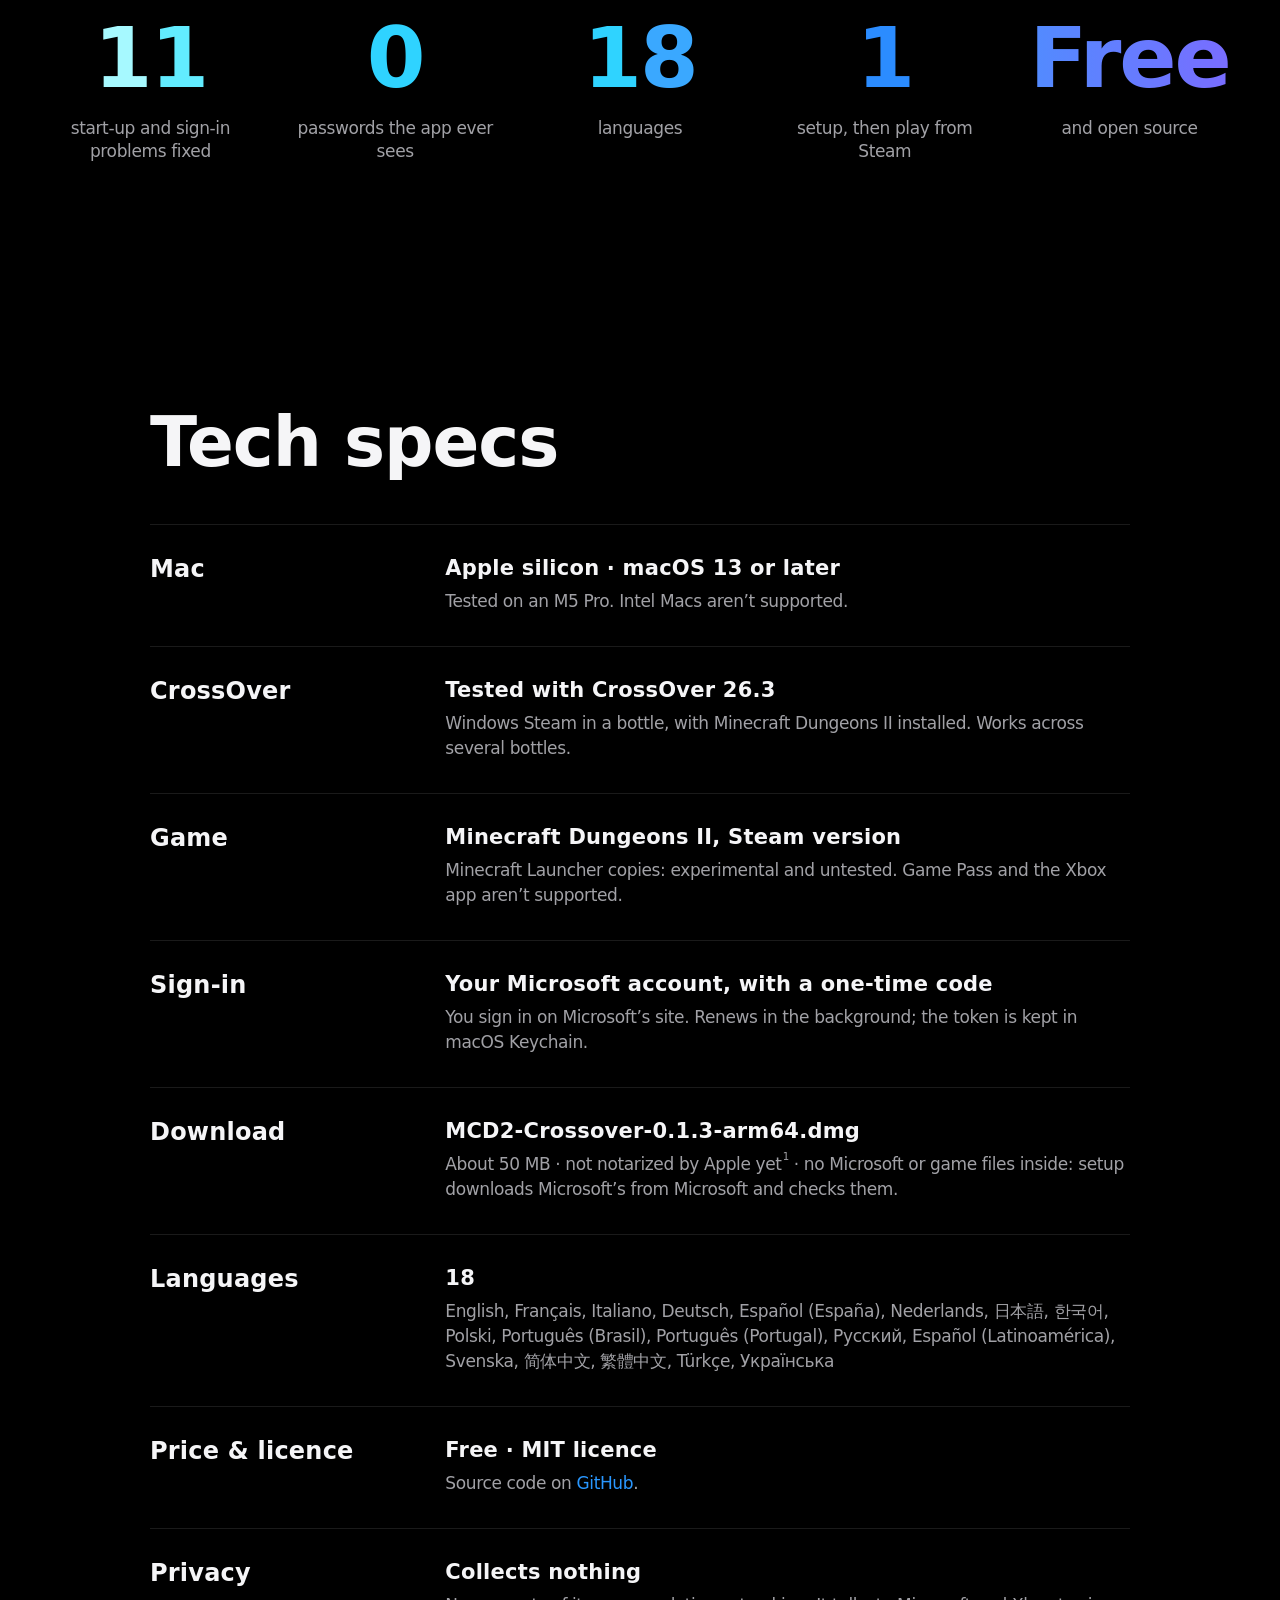
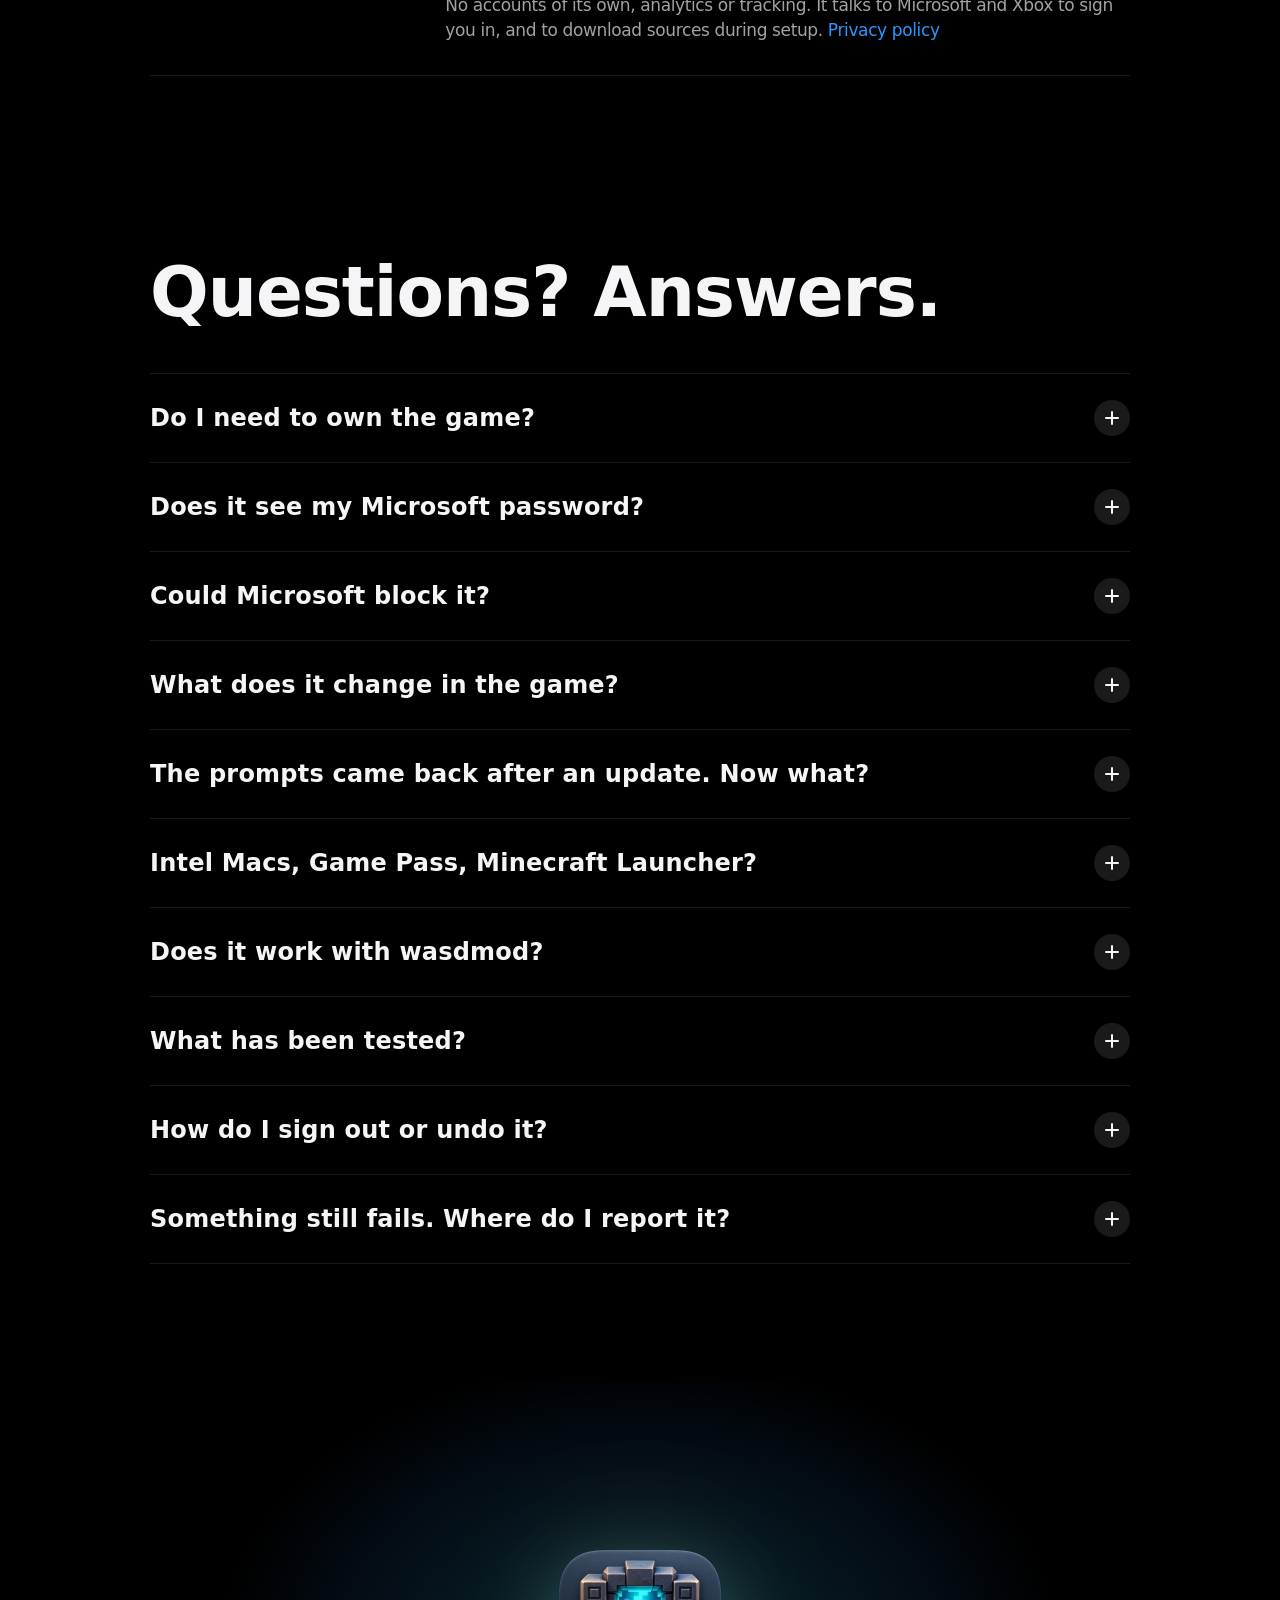
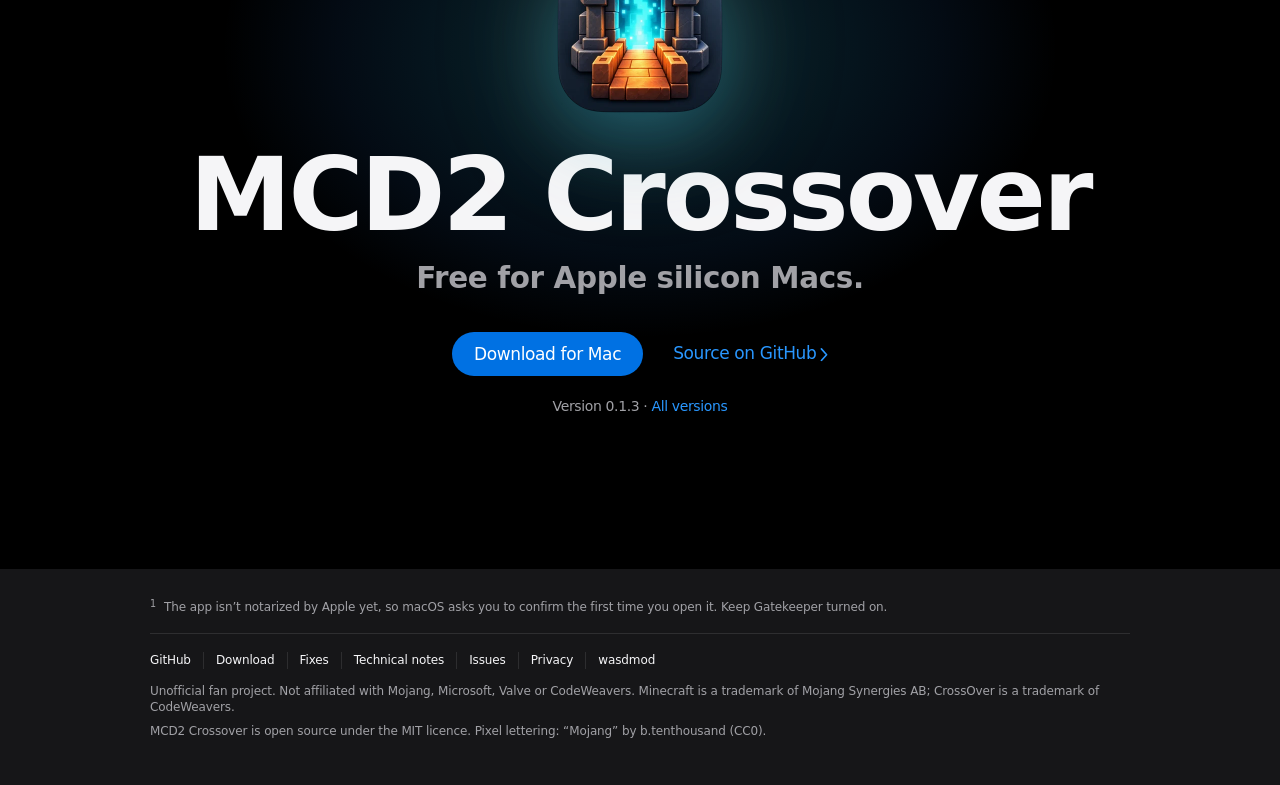
==== commit 300b237c: "Hero: links on their own line under the download button, with GitHub Co-Authored-By: Claude Opus 5.5" ====
--- a/index.html
+++ b/index.html
@@ -98,8 +98,8 @@
         <p class="hero-sub"><span class="hero-sub-lead">Set up once. Sign in. Play.</span><br>Start&#8209;up and Xbox sign&#8209;in fixes for the Steam version in&nbsp;CrossOver.</p>
         <div class="cta-row">
           <a class="btn btn-primary" data-dl href="https://github.com/Wanzho/mcd2-crossover/releases/download/v0.1.3/MCD2-Crossover-0.1.3-arm64.dmg">Download for Mac</a>
-          <a class="link-chev" href="#try">See how it works</a>
-        </div>
+        </div>
+        <p class="hero-links"><a class="link-chev" href="#try">See how it works</a><a class="link-chev hero-gh" href="https://github.com/Wanzho/mcd2-crossover">GitHub</a></p>
         <p class="hero-fine">Free · Open source · Apple silicon · <span data-version>Version 0.1.3</span></p>
       </div>
     </div>
--- a/style.css
+++ b/style.css
@@ -409,6 +409,8 @@
 }
 .hero-sub-lead { color: var(--text); }
 .hero .cta-row { margin-top: clamp(20px, 3.4vh, 34px); }
+.hero-links { display: flex; flex-wrap: wrap; justify-content: center; align-items: center; gap: 8px 28px; margin-top: 18px; }
+.hero-links .hero-gh { font-size: 15px; }
 .hero-fine { margin-top: 16px; font-size: 14px; line-height: 1.43; letter-spacing: -.016em; color: var(--text-2); }
 
 /* intro words rise once on load (transform only, so the first paint is never blank) */
@@ -417,6 +419,7 @@
 .motion .hero-copy > :nth-child(3) { animation-delay: .16s; }
 .motion .hero-copy > :nth-child(4) { animation-delay: .24s; }
 .motion .hero-copy > :nth-child(5) { animation-delay: .3s; }
+.motion .hero-copy > :nth-child(6) { animation-delay: .36s; }
 @keyframes rise { from { transform: translateY(26px); } to { transform: none; } }
 
 /* ------------------------------------------------------------------ */
